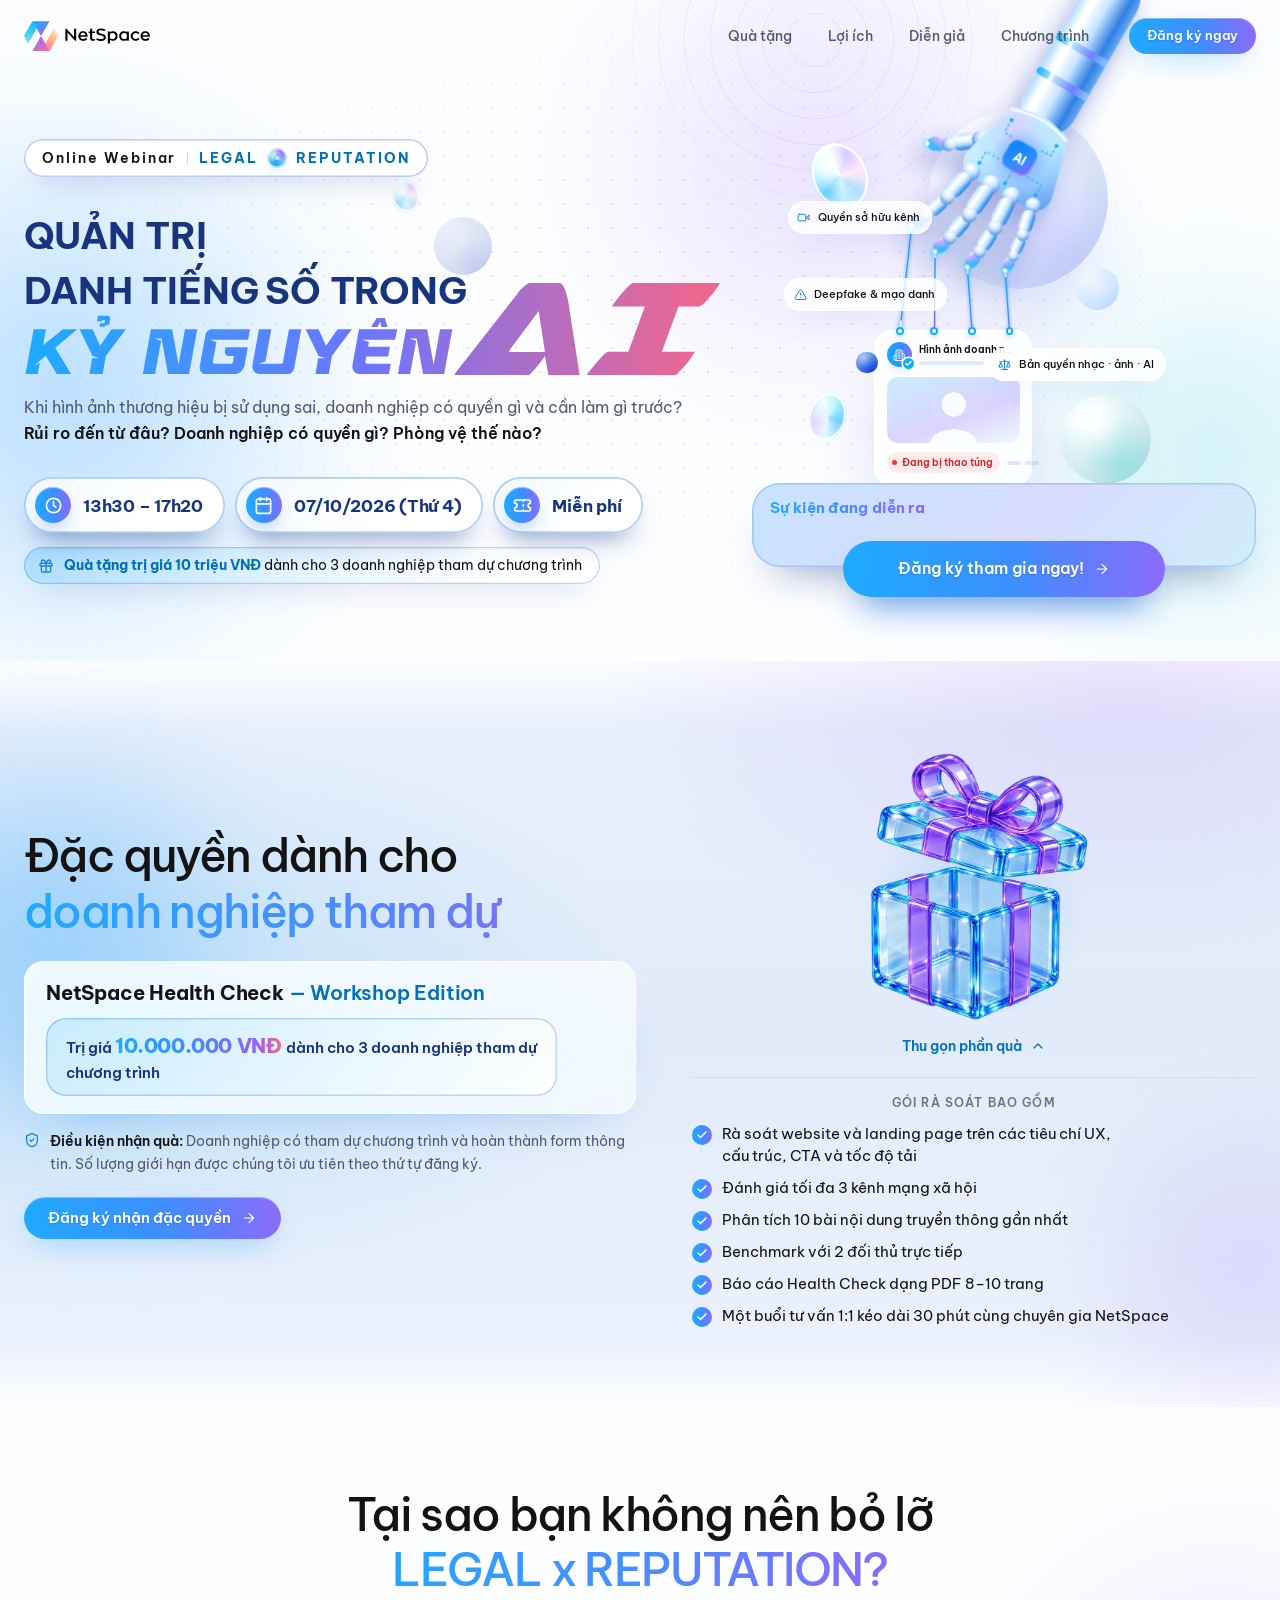
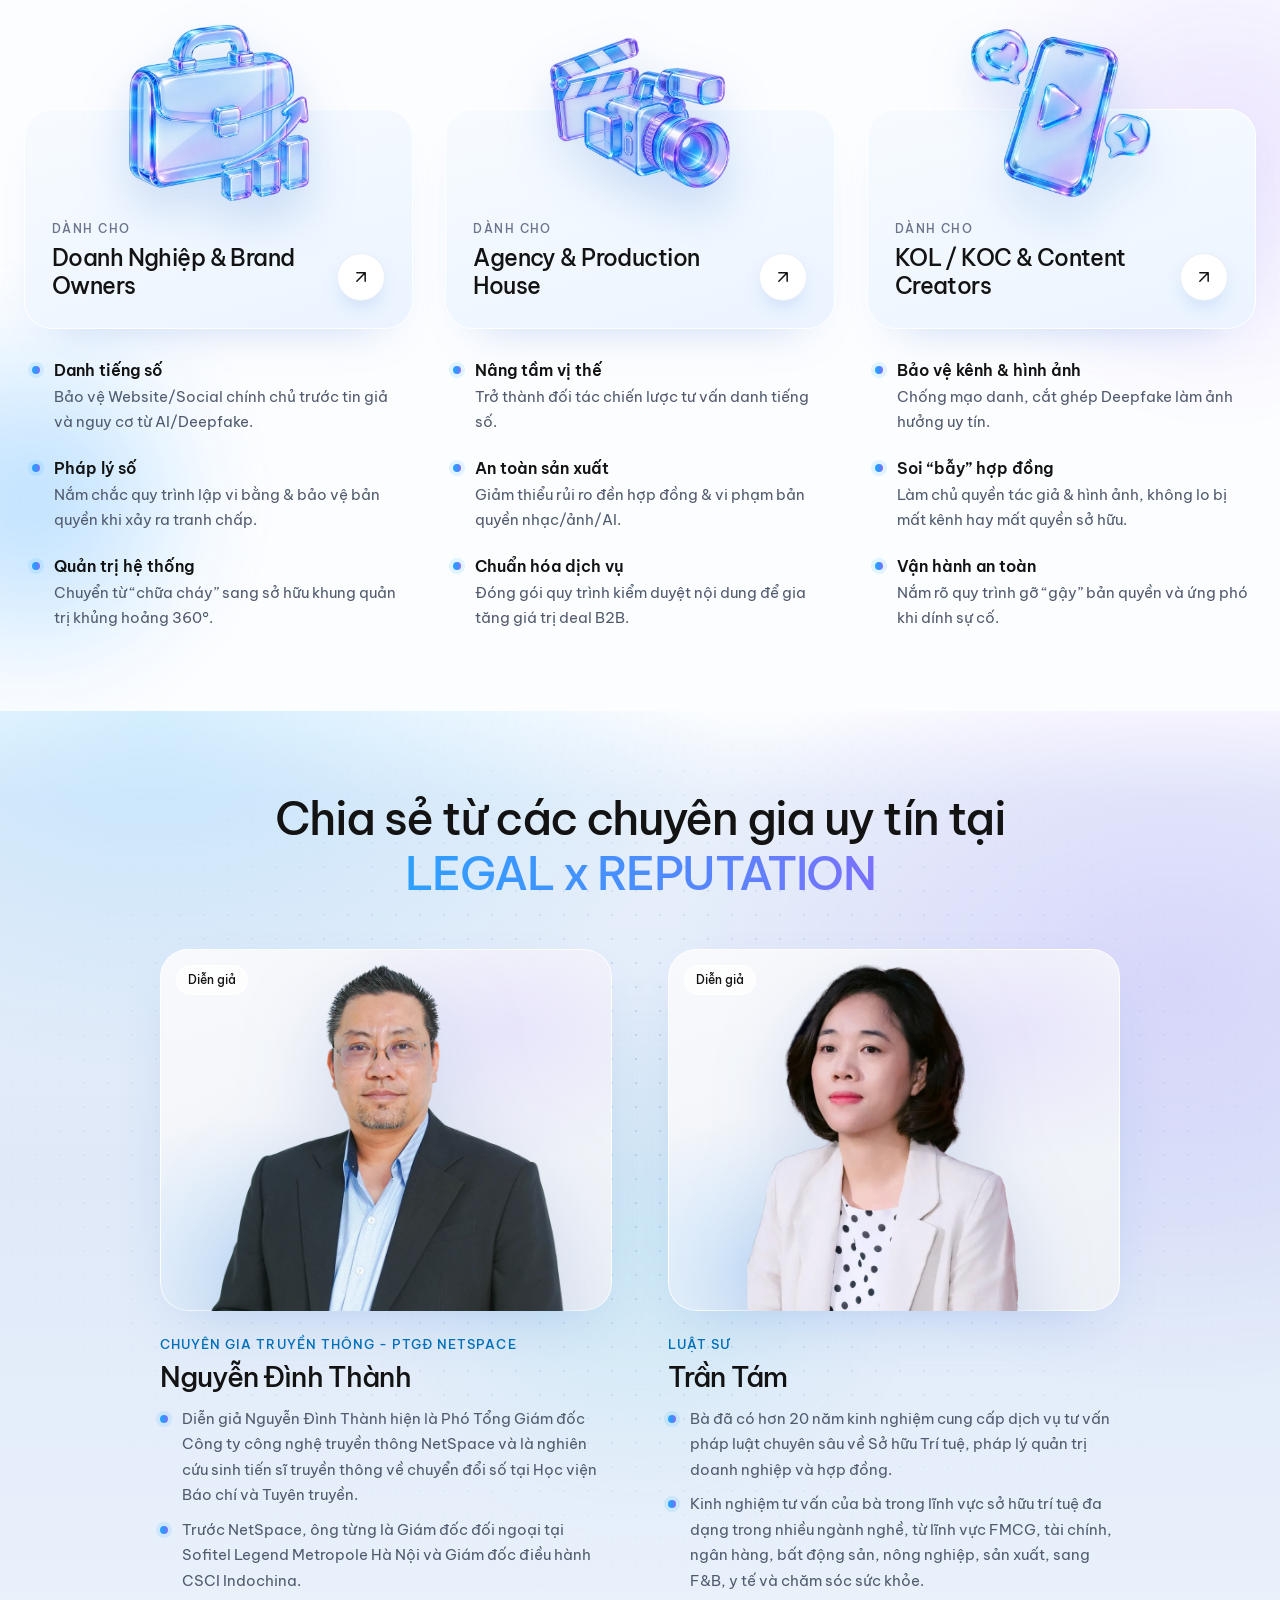
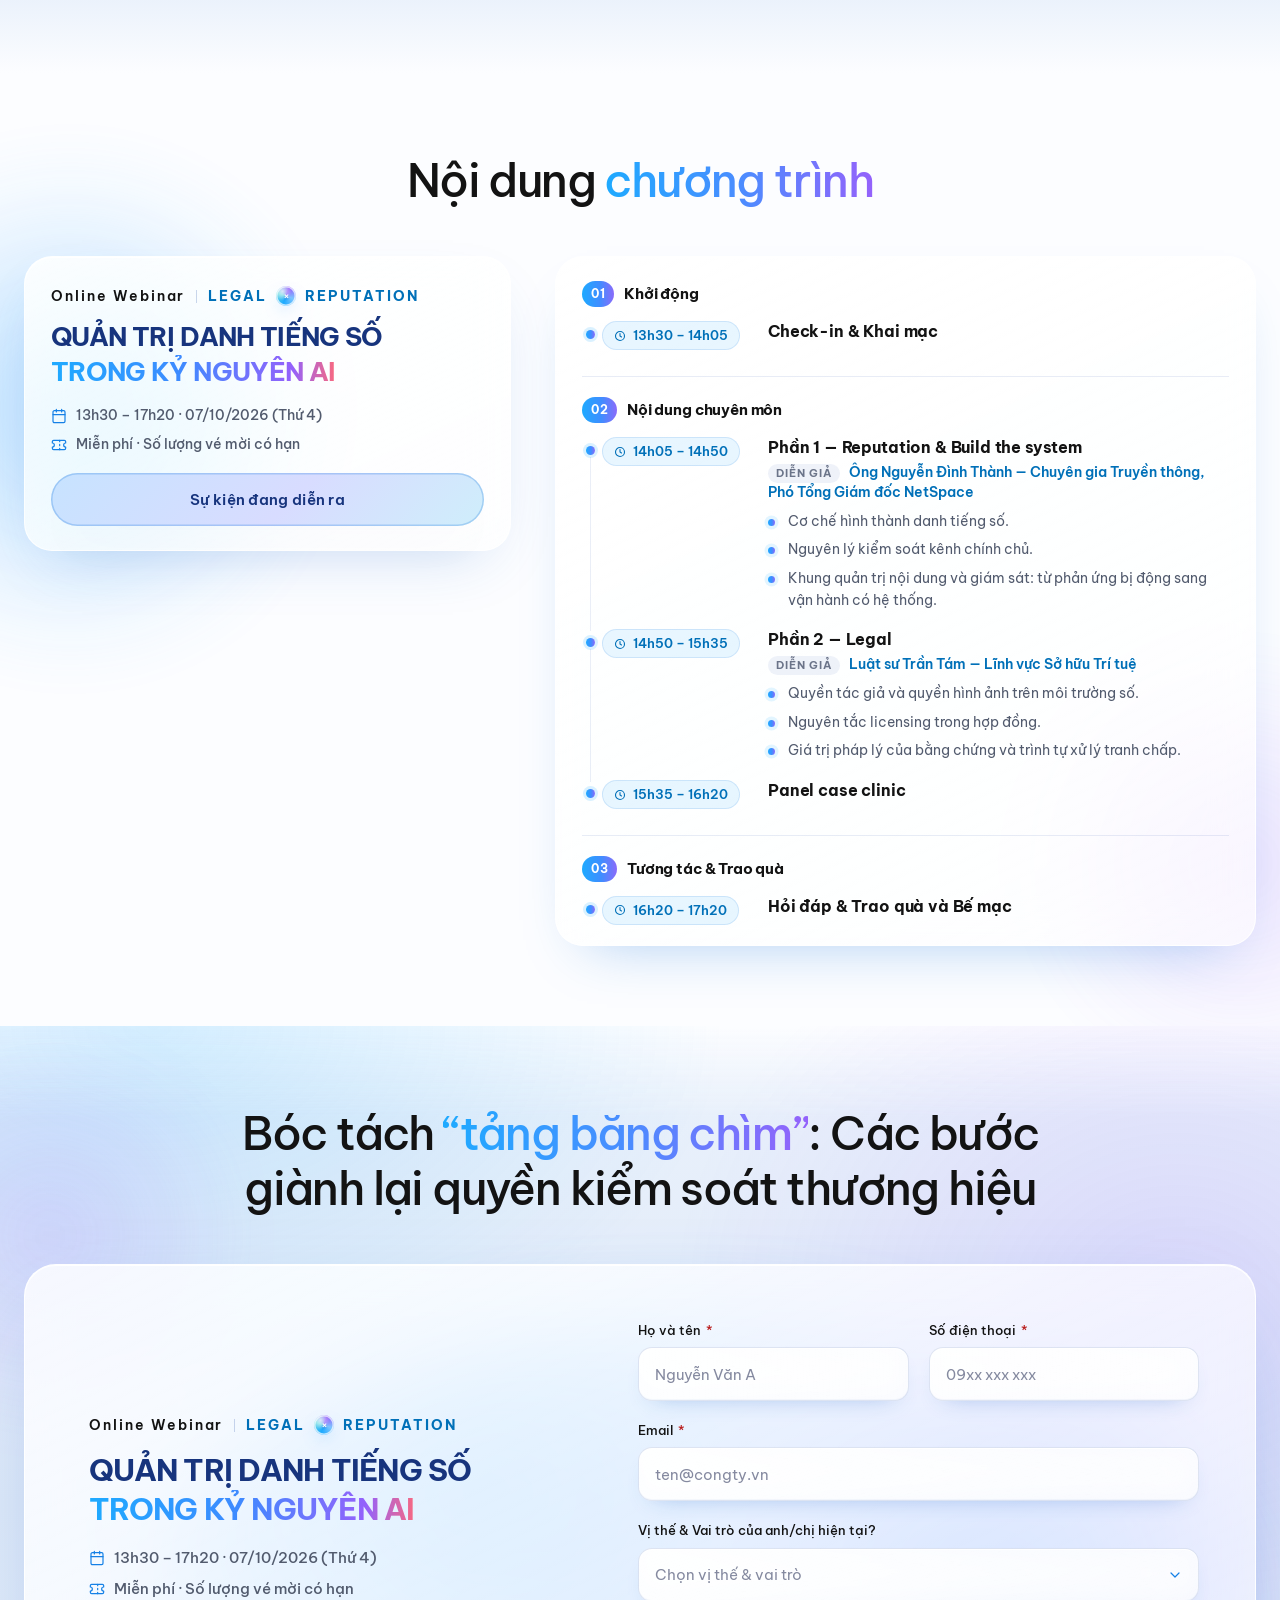
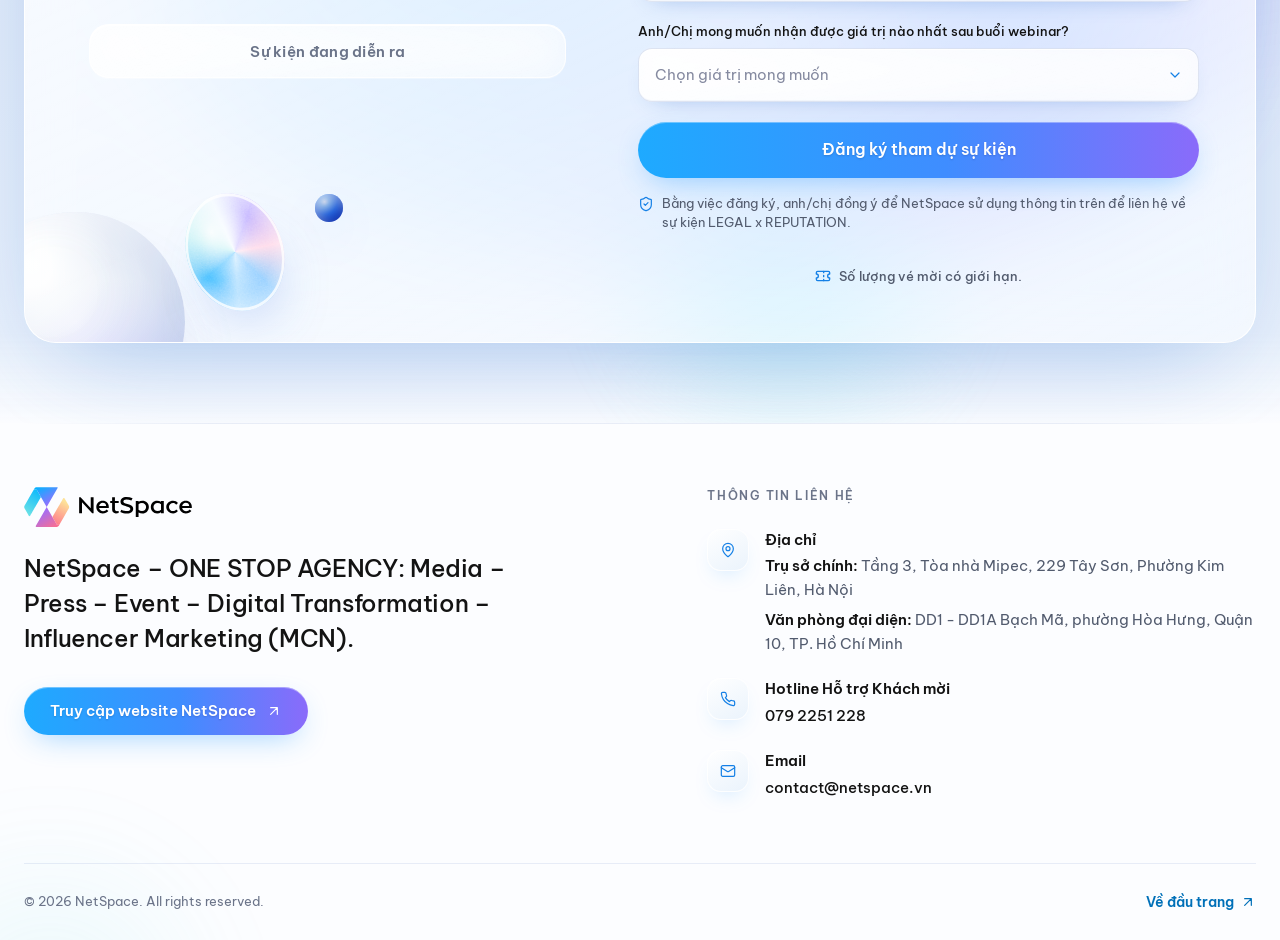
==== index.html @ 93cfc7bf "Hero + chương trình: gọn khoảng trống, KV không đè block, bỏ 3 nút "Đăng ký với vai trò này" - Hero:" ====
<!DOCTYPE html>
<html lang="vi">
<head>
  <meta charset="UTF-8">
  <meta name="viewport" content="width=device-width, initial-scale=1.0">

  <title>LEGAL x REPUTATION | “AI” đang kiểm soát hình ảnh doanh nghiệp của bạn trên Internet?</title>
  <meta name="description" content="Online Executive Webinar miễn phí – 13h30–17h20, Thứ 4, 07/10/2026. Giải mã “tảng băng chìm” về Quyền sở hữu, Kiểm soát kênh & Bảo vệ danh tiếng số cho Doanh nghiệp, Agency và KOL/KOC.">
  <meta name="robots" content="index, follow">

  <meta property="og:type" content="website">
  <meta property="og:title" content="LEGAL x REPUTATION | “AI” đang kiểm soát hình ảnh doanh nghiệp của bạn trên Internet?">
  <meta property="og:description" content="Online Executive Webinar miễn phí – 13h30–17h20, Thứ 4, 07/10/2026. Giải mã “tảng băng chìm” về Quyền sở hữu, Kiểm soát kênh & Bảo vệ danh tiếng số.">
  <meta property="og:url" content="https://landingpage-webinar.vercel.app/">
  <meta property="og:image" content="https://landingpage-webinar.vercel.app/assets/images/og-cover.jpg?v=20260923">
  <meta property="og:image:width" content="1200">
  <meta property="og:image:height" content="630">
  <meta property="og:image:alt" content="LEGAL x REPUTATION — Online Executive Webinar, 13h30–17h20 Thứ 4 ngày 07/10/2026, miễn phí">
  <meta name="twitter:card" content="summary_large_image">
  <meta name="twitter:image" content="https://landingpage-webinar.vercel.app/assets/images/og-cover.jpg?v=20260923">
  <link rel="canonical" href="https://landingpage-webinar.vercel.app/">
  <meta property="og:locale" content="vi_VN">
  <meta property="og:site_name" content="NetSpace">
  <!-- TODO: thêm og:image (1200×630) khi có KV chính thức -->

  <link rel="icon" href="assets/favicon.svg" type="image/svg+xml">
  <meta name="theme-color" content="#fbfcff">

  <link rel="preconnect" href="https://fonts.googleapis.com">
  <link rel="preconnect" href="https://fonts.gstatic.com" crossorigin>
  <link href="https://fonts.googleapis.com/css2?family=Be+Vietnam+Pro:wght@300;400;500;600;700;800&display=swap" rel="stylesheet">

  <link rel="stylesheet" href="assets/css/style.css?v=20260925z">
  <script>document.documentElement.classList.add('js');</script>
</head>
<body>

  <!-- ── Icon sprite (Lucide-style, stroke) ── -->
  <svg xmlns="http://www.w3.org/2000/svg" style="display:none" aria-hidden="true">
    <symbol id="i-calendar" viewBox="0 0 24 24"><rect x="3" y="4" width="18" height="18" rx="2"/><path d="M16 2v4M8 2v4M3 10h18"/></symbol>
    <symbol id="i-video" viewBox="0 0 24 24"><path d="m22 8-6 4 6 4V8Z"/><rect x="2" y="6" width="14" height="12" rx="2"/></symbol>
    <symbol id="i-gift" viewBox="0 0 24 24"><rect x="3" y="8" width="18" height="4" rx="1"/><path d="M12 8v13M5 12v7a2 2 0 0 0 2 2h10a2 2 0 0 0 2-2v-7"/><path d="M7.5 8a2.5 2.5 0 0 1 0-5C10 3 12 8 12 8s2-5 4.5-5a2.5 2.5 0 0 1 0 5"/></symbol>
    <symbol id="i-clock" viewBox="0 0 24 24"><circle cx="12" cy="12" r="9"/><path d="M12 7v5l3 2"/></symbol>
    <symbol id="i-ticket" viewBox="0 0 24 24"><path d="M2 9a3 3 0 0 1 0 6v2a2 2 0 0 0 2 2h16a2 2 0 0 0 2-2v-2a3 3 0 0 1 0-6V7a2 2 0 0 0-2-2H4a2 2 0 0 0-2 2Z"/><path d="M13 5v2M13 17v2M13 11v2"/></symbol>
    <symbol id="i-building" viewBox="0 0 24 24"><path d="M6 22V4a2 2 0 0 1 2-2h8a2 2 0 0 1 2 2v18Z"/><path d="M6 12H4a2 2 0 0 0-2 2v6a2 2 0 0 0 2 2h2M18 9h2a2 2 0 0 1 2 2v9a2 2 0 0 1-2 2h-2M10 6h4M10 10h4M10 14h4M10 18h4"/></symbol>
    <symbol id="i-check" viewBox="0 0 24 24"><path d="M20 6 9 17l-5-5"/></symbol>
    <symbol id="i-arrow-right" viewBox="0 0 24 24"><path d="M5 12h14M12 5l7 7-7 7"/></symbol>
    <symbol id="i-arrow-up-right" viewBox="0 0 24 24"><path d="M7 17 17 7M7 7h10v10"/></symbol>
    <symbol id="i-chevron-down" viewBox="0 0 24 24"><path d="m6 9 6 6 6-6"/></symbol>
    <symbol id="i-phone" viewBox="0 0 24 24"><path d="M22 16.92v3a2 2 0 0 1-2.18 2 19.79 19.79 0 0 1-8.63-3.07 19.5 19.5 0 0 1-6-6 19.79 19.79 0 0 1-3.07-8.67A2 2 0 0 1 4.11 2h3a2 2 0 0 1 2 1.72 12.84 12.84 0 0 0 .7 2.81 2 2 0 0 1-.45 2.11L8.09 9.91a16 16 0 0 0 6 6l1.27-1.27a2 2 0 0 1 2.11-.45 12.84 12.84 0 0 0 2.81.7A2 2 0 0 1 22 16.92z"/></symbol>
    <symbol id="i-map-pin" viewBox="0 0 24 24"><path d="M20 10c0 4.99-5.54 10.19-7.4 11.8a1 1 0 0 1-1.2 0C9.54 20.19 4 14.99 4 10a8 8 0 0 1 16 0"/><circle cx="12" cy="10" r="3"/></symbol>
    <symbol id="i-mail" viewBox="0 0 24 24"><rect x="2" y="4" width="20" height="16" rx="2"/><path d="m22 7-8.97 5.7a1.94 1.94 0 0 1-2.06 0L2 7"/></symbol>
    <symbol id="i-globe" viewBox="0 0 24 24"><circle cx="12" cy="12" r="10"/><path d="M12 2a14.5 14.5 0 0 0 0 20 14.5 14.5 0 0 0 0-20M2 12h20"/></symbol>
    <symbol id="i-shield" viewBox="0 0 24 24"><path d="M20 13c0 5-3.5 7.5-7.66 8.95a1 1 0 0 1-.67-.01C7.5 20.5 4 18 4 13V6a1 1 0 0 1 1-1c2 0 4.5-1.2 6.24-2.72a1.17 1.17 0 0 1 1.52 0C14.51 3.81 17 5 19 5a1 1 0 0 1 1 1z"/><path d="m9 12 2 2 4-4"/></symbol>
    <symbol id="i-scale" viewBox="0 0 24 24"><path d="m16 16 3-8 3 8c-.87.65-1.92 1-3 1s-2.13-.35-3-1Z"/><path d="m2 16 3-8 3 8c-.87.65-1.92 1-3 1s-2.13-.35-3-1Z"/><path d="M7 21h10M12 3v18M3 7h2c2 0 5-1 7-2 2 1 5 2 7 2h2"/></symbol>
    <symbol id="i-alert" viewBox="0 0 24 24"><path d="m21.73 18-8-14a2 2 0 0 0-3.48 0l-8 14A2 2 0 0 0 4 21h16a2 2 0 0 0 1.73-3Z"/><path d="M12 9v4M12 17h.01"/></symbol>
    <symbol id="i-menu" viewBox="0 0 24 24"><path d="M4 7h16M4 12h16M4 17h16"/></symbol>
    <symbol id="i-close" viewBox="0 0 24 24"><path d="M18 6 6 18M6 6l12 12"/></symbol>
  </svg>

  <a href="#main-content" class="skip-link">Bỏ qua điều hướng</a>

  <!-- ═════════════ NAV ═════════════ -->
  <header role="banner" class="site-header" id="site-header">
    <nav class="nav" aria-label="Điều hướng chính">
      <a href="#top" class="nav-brand" aria-label="NetSpace — Về đầu trang">
        <img src="assets/logo-netspace.svg" alt="" width="118" height="28">
      </a>

      <div class="nav-right">
        <ul class="nav-links">
          <li><a href="#qua-tang" class="nav-link">Quà tặng</a></li>
          <li><a href="#loi-ich" class="nav-link">Lợi ích</a></li>
          <li><a href="#dien-gia" class="nav-link">Diễn giả</a></li>
          <li><a href="#noi-dung" class="nav-link">Chương trình</a></li>
        </ul>
        <a href="#dang-ky" class="btn btn-primary btn-sm nav-cta">Đăng ký ngay</a>
        <button id="hamburger" type="button" class="nav-toggle"
                aria-expanded="false" aria-controls="mobile-menu" aria-label="Mở menu">
          <svg class="icon icon-md icon-open" aria-hidden="true" focusable="false"><use href="#i-menu"/></svg>
          <svg class="icon icon-md icon-close" aria-hidden="true" focusable="false"><use href="#i-close"/></svg>
        </button>
      </div>
    </nav>

    <div id="mobile-menu" class="mobile-menu glass" hidden>
      <ul>
        <li><a href="#qua-tang" class="nav-link-mobile">Quà tặng</a></li>
        <li><a href="#loi-ich" class="nav-link-mobile">Lợi ích</a></li>
        <li><a href="#dien-gia" class="nav-link-mobile">Diễn giả</a></li>
        <li><a href="#noi-dung" class="nav-link-mobile">Chương trình</a></li>
        <li><a href="#dang-ky" class="btn btn-primary mobile-menu-cta">Đăng ký tham gia ngay</a></li>
      </ul>
    </div>
  </header>

  <main id="main-content" tabindex="-1">

    <!-- ═════════════ 1. HERO ═════════════ -->
    <section class="hero" id="top" aria-labelledby="hero-heading">
      <div class="bg-layer" aria-hidden="true">
        <span class="blob blob-blue" style="--w:680px; left:-280px; top:8%"></span>
        <span class="blob blob-indigo" style="--w:560px; left:42%; top:-18%"></span>
        <span class="blob blob-sky" style="--w:460px; right:-160px; top:34%"></span>
        <span class="rings-deco"></span>
        <span class="dot-grid"></span>
      </div>

      <div class="container hero-grid">
        <div class="hero-copy">
          <h1 id="hero-heading" class="hero-title reveal reveal-d1">
            <span class="hook-deco" aria-hidden="true">
              <span class="orb orb-pearl deco-orb-1"></span>
              <span class="holo deco-holo" style="--r:-16deg; --sx:.82"></span>
              <span class="orb orb-mint deco-orb-2"></span>
            </span>
            <span class="event-name"><span class="event-kind">Online Webinar</span><span class="event-div" aria-hidden="true"></span><span class="event-title">LEGAL <span class="event-x" aria-hidden="true">×</span><span class="sr-only">x</span> REPUTATION</span></span>
            <svg class="hook-svg hook-svg-desktop" role="img" aria-label="Quản trị danh tiếng số trong kỷ nguyên AI" id="td-layer" data-name="Layer 2" xmlns="http://www.w3.org/2000/svg" xmlns:xlink="http://www.w3.org/1999/xlink" viewBox="0 0 3280.75 775.14">  <defs>
    <style>
      .td-cls-1 {
        letter-spacing: 0em;
      }

      .td-cls-2 {
        fill: url(#td-linear-gradient-8);
      }

      .td-cls-3 {
        fill: url(#td-linear-gradient-7);
      }

      .td-cls-4 {
        fill: url(#td-linear-gradient-5);
      }

      .td-cls-5 {
        fill: url(#td-linear-gradient-6);
      }

      .td-cls-6 {
        fill: url(#td-linear-gradient-9);
      }

      .td-cls-7 {
        fill: url(#td-linear-gradient-4);
      }

      .td-cls-8 {
        fill: url(#td-linear-gradient-3);
      }

      .td-cls-9 {
        fill: url(#td-linear-gradient-2);
      }

      .td-cls-10 {
        fill: url(#td-linear-gradient);
      }

      .td-cls-11 {
        fill: url(#td-linear-gradient-10);
      }

      .td-cls-12 {
        letter-spacing: -.02em;
      }

      .td-cls-13 {
        letter-spacing: -.04em;
      }

      .td-cls-14 {
        letter-spacing: -.03em;
      }

      .td-cls-15 {
        fill: #17347d;
        font-family: BeVietnamPro-Bold, 'Be Vietnam Pro';
        font-size: 172.7px;
        font-weight: 700;
      }

      .td-cls-16 {
        letter-spacing: .01em;
      }
    </style>
    <linearGradient id="td-linear-gradient" x1="53.61" y1="662.91" x2="3203.32" y2="662.91" gradientUnits="userSpaceOnUse">
      <stop offset="0" stop-color="#1faaff"/>
      <stop offset=".49" stop-color="#6c75fd"/>
      <stop offset="1" stop-color="#ec6790"/>
    </linearGradient>
    <linearGradient id="td-linear-gradient-2" y1="631.46" x2="3203.32" y2="631.46" xlink:href="#td-linear-gradient"/>
    <linearGradient id="td-linear-gradient-3" x1="53.61" x2="3203.32" xlink:href="#td-linear-gradient"/>
    <linearGradient id="td-linear-gradient-4" x2="3203.32" xlink:href="#td-linear-gradient"/>
    <linearGradient id="td-linear-gradient-5" x2="3203.32" xlink:href="#td-linear-gradient"/>
    <linearGradient id="td-linear-gradient-6" x1="53.61" x2="3203.32" xlink:href="#td-linear-gradient"/>
    <linearGradient id="td-linear-gradient-7" x1="53.61" y1="636.6" x2="3203.32" y2="636.6" xlink:href="#td-linear-gradient"/>
    <linearGradient id="td-linear-gradient-8" x1="53.61" x2="3203.32" xlink:href="#td-linear-gradient"/>
    <linearGradient id="td-linear-gradient-9" x1="20.65" y1="557.05" x2="3170.37" y2="557.05" xlink:href="#td-linear-gradient"/>
    <linearGradient id="td-linear-gradient-10" x1="20.65" y1="557.05" x2="3170.37" y2="557.05" xlink:href="#td-linear-gradient"/>
  </defs>
  <g id="td-layer1" data-name="Layer 1">
    <g>
      <path class="td-cls-10" d="M102.45,682.88l-56.92,48.7,28.87-15.73-9.62,52.93H7.03l38.5-211.73h57.74l-13.75,75.92,94.04-75.92h67.37l-103.94,88.02,75.07,123.71h-67.37l-52.24-85.9Z"/>
      <path class="td-cls-9" d="M479.98,557.05l-94.59,127.04-14.3,84.69h-62.69l12.65-74.1h34.1l-32.17-10.59-61.04-127.04h61.04l35.2,77.73,54.44-77.73h67.37ZM358.44,531.34c.18-1.61,1.01-2.42,2.47-2.42l18.7-.3,1.65-10.89v-.91c0-.6-.18-1.21-.55-1.81-.37-.61-.92-.91-1.65-.91h-7.7c-.55,0-1.1.26-1.65.76-.55.51-.92,1.06-1.1,1.66l-.55,3.33h-24.47l4.12-23.29c.18-.8.55-1.41,1.1-1.82.55-.4,1.1-.6,1.65-.6h42.9c2.01,0,3.89.45,5.64,1.36,1.74.91,3.21,2.17,4.4,3.78,1.19,1.62,1.97,3.23,2.34,4.84.37,1.62.55,3.03.55,4.23,0,1.01-.1,2.02-.28,3.03l-2.75,16.03c-.55,3.43-2.02,6.15-4.4,8.17-2.38,2.02-5.13,3.13-8.25,3.33l-8.52.3-1.1,6.05h-25.3l2.75-13.91Z"/>
      <path class="td-cls-8" d="M758.79,557.05h57.74l-38.5,211.73h-99.26l-30.52-167.57h-34.1l32.17,10.59-28.6,156.98h-57.74l38.5-211.73h99.54l30.52,167.57,30.25-167.57Z"/>
      <path class="td-cls-7" d="M907,616.94l-17.05,94.07c-.37,2.22.09,4.19,1.37,5.9,1.28,1.72,2.93,2.57,4.95,2.57h81.67c1.46,0,2.79-.55,3.99-1.66,1.19-1.11,1.97-2.47,2.34-4.08l5.22-29.64h-23.92c-2.93,0-5.68-.7-8.25-2.12-2.57-1.41-4.72-3.27-6.46-5.6-1.74-2.32-2.98-5.04-3.71-8.17-.73-3.12-.82-6.3-.28-9.53l3.03-16.94h105.04l-14.57,81.67c-1.28,6.65-3.48,12.76-6.6,18.3-3.12,5.55-6.87,10.34-11.27,14.37-4.4,4.04-9.4,7.16-14.99,9.38-5.59,2.22-11.41,3.33-17.46,3.33h-133.91c-4.4,0-8.52-1.01-12.37-3.03-3.85-2.01-7.06-4.79-9.62-8.32-2.57-3.53-4.4-7.51-5.5-11.95-1.1-4.43-1.19-9.07-.28-13.91l26.67-146.09c1.47-8.47,5.13-15.32,11-20.57,5.86-5.24,12.65-7.86,20.35-7.86h179l-9.07,49.3h-181.48l32.17,10.59Z"/>
      <path class="td-cls-4" d="M1241.91,768.78h-133.36c-5.13,0-9.86-1.16-14.16-3.48-4.31-2.32-7.88-5.44-10.72-9.38-2.84-3.93-4.91-8.47-6.19-13.61-1.28-5.14-1.47-10.43-.55-15.88l30.8-169.38h57.74l-27.5,151.84-32.17,10.59h108.34c1.47,0,2.79-.55,3.99-1.66,1.19-1.11,1.97-2.47,2.34-4.08l28.6-156.68h57.74l-33.27,183.29c-1.47,8.47-5.18,15.33-11.14,20.57-5.96,5.25-12.79,7.86-20.48,7.86Z"/>
      <path class="td-cls-5" d="M1545.47,557.05l-94.59,127.04-14.3,84.69h-62.69l12.65-74.1h34.1l-32.17-10.59-61.04-127.04h61.04l35.2,77.73,54.44-77.73h67.37Z"/>
      <path class="td-cls-3" d="M1593.86,606.35l32.17,10.59-4.12,22.99h102.84l-8.25,45.97h-103.11l-4.4,25.11c-.37,2.22.09,4.19,1.37,5.9,1.28,1.72,2.93,2.57,4.95,2.57h113.84l-8.8,49.3h-140.51c-5.13,0-9.86-1.16-14.16-3.48-4.31-2.32-7.88-5.44-10.72-9.38-2.84-3.93-4.91-8.47-6.19-13.61-1.28-5.14-1.47-10.43-.55-15.88l30.8-169.38h179.83l-9.07,49.3h-155.91ZM1636.76,546.77l25.57-42.35h38.5l12.92,42.35h-28.87l-5.77-25.41-13.47,25.41h-28.87Z"/>
      <path class="td-cls-2" d="M1961.22,557.05h57.74l-38.5,211.73h-99.26l-30.52-167.57h-34.1l32.17,10.59-28.6,156.98h-57.74l38.5-211.73h99.54l30.52,167.57,30.25-167.57Z"/>
    </g>
    <text class="td-cls-15" transform="translate(0 179.78)"><tspan x="0" y="0">Q</tspan><tspan class="td-cls-12" x="142.65" y="0">U</tspan><tspan x="265.96" y="0">ẢN TRỊ</tspan><tspan class="td-cls-13" x="0" y="259.5">D</tspan><tspan x="122.79" y="259.5">ANH TIẾNG </tspan><tspan class="td-cls-16" x="1136.73" y="259.5">S</tspan><tspan x="1253.82" y="259.5">Ố T</tspan><tspan class="td-cls-14" x="1555.01" y="259.5">R</tspan><tspan class="td-cls-1" x="1672.44" y="259.5">ONG</tspan></text>
    <g>
      <path class="td-cls-6" d="M2472.6,775.14l-17.28-93c-1.11,3.29-5.08,9.61-11.93,18.93-6.87,9.34-14.54,19.21-23.04,29.63-8.51,10.43-16.87,20.03-25.1,28.8-8.23,8.78-14.27,13.99-18.11,15.64h-348.12c.54-2.74.95-4.65,1.23-5.76.27-1.09.41-1.09.41,0v-2.47l296.27-378.57c1.65-3.29,4.94-7.68,9.88-13.17,4.94-5.48,10.29-10.83,16.05-16.05,5.76-5.21,11.52-9.88,17.28-13.99,5.76-4.11,10.56-6.17,14.4-6.17h138.26c5.48,0,10.56,3.02,15.23,9.05,4.65,6.04,8.64,13.45,11.93,22.22,3.29,8.78,6.17,17.98,8.64,27.57,2.47,9.61,4.53,17.69,6.17,24.28l54.32,353.06h-146.49ZM2288.25,664.86h167.06l-28.8-193.4-138.26,185.17v8.23Z"/>
      <path class="td-cls-11" d="M2652.82,774.32c.54-2.19,4.53-8.23,11.93-18.11,7.41-9.88,16.18-20.84,26.34-32.92,10.15-12.06,20.57-23.72,31.27-34.98,10.7-11.24,19.88-19.34,27.57-24.28h98.76l78.18-213.97h-155.54v-.82c.54-2.19,4.53-8.23,11.93-18.1,7.41-9.88,16.18-20.84,26.34-32.92,10.15-12.06,20.57-23.72,31.27-34.98,10.7-11.24,19.88-19.34,27.57-24.28h412.31c-3.84,7.69-10.29,17.69-19.34,30.04-9.05,12.34-18.66,24.56-28.8,36.62-10.16,12.07-20.03,22.5-29.63,31.27-9.61,8.78-16.6,13.17-20.99,13.17h-97.11l-78.18,213.97h155.54c-3.85,7.69-10.29,17.69-19.34,30.04-9.05,12.34-18.66,24.56-28.8,36.62-10.16,12.07-20.03,22.5-29.63,31.27-9.61,8.78-16.6,13.17-20.99,13.17h-410.66v-.82Z"/>
    </g>
  </g>
</svg>
            <svg class="hook-svg hook-svg-mobile" role="img" aria-label="Quản trị danh tiếng số trong kỷ nguyên AI" id="tm-layer" data-name="Layer 2" xmlns="http://www.w3.org/2000/svg" xmlns:xlink="http://www.w3.org/1999/xlink" viewBox="0 0 2045.1 1309.41">  <defs>
    <style>
      .tm-cls-1 {
        letter-spacing: 0em;
      }

      .tm-cls-2 {
        fill: url(#tm-linear-gradient-8);
      }

      .tm-cls-3 {
        fill: url(#tm-linear-gradient-7);
      }

      .tm-cls-4 {
        fill: url(#tm-linear-gradient-5);
      }

      .tm-cls-5 {
        fill: url(#tm-linear-gradient-6);
      }

      .tm-cls-6 {
        fill: url(#tm-linear-gradient-9);
      }

      .tm-cls-7 {
        fill: url(#tm-linear-gradient-4);
      }

      .tm-cls-8 {
        fill: url(#tm-linear-gradient-3);
      }

      .tm-cls-9 {
        fill: url(#tm-linear-gradient-2);
      }

      .tm-cls-10 {
        fill: url(#tm-linear-gradient);
      }

      .tm-cls-11 {
        fill: url(#tm-linear-gradient-10);
      }

      .tm-cls-12 {
        letter-spacing: 0em;
      }

      .tm-cls-13 {
        letter-spacing: -.02em;
      }

      .tm-cls-14 {
        letter-spacing: -.04em;
      }

      .tm-cls-15 {
        letter-spacing: -.03em;
      }

      .tm-cls-16 {
        fill: #17347d;
        font-family: BeVietnamPro-Bold, 'Be Vietnam Pro';
        font-size: 169.71px;
        font-weight: 700;
      }

      .tm-cls-17 {
        letter-spacing: .01em;
      }
    </style>
    <linearGradient id="tm-linear-gradient" x1="8.22" y1="660.28" x2="2837.78" y2="697.94" gradientUnits="userSpaceOnUse">
      <stop offset="0" stop-color="#1faaff"/>
      <stop offset=".49" stop-color="#6c75fd"/>
      <stop offset="1" stop-color="#ec6790"/>
    </linearGradient>
    <linearGradient id="tm-linear-gradient-2" x1="8.82" y1="625.87" x2="2838.39" y2="663.54" xlink:href="#tm-linear-gradient"/>
    <linearGradient id="tm-linear-gradient-3" x1="8.46" y1="652.84" x2="2838.03" y2="690.5" xlink:href="#tm-linear-gradient"/>
    <linearGradient id="tm-linear-gradient-4" x1="8.51" y1="649.21" x2="2838.08" y2="686.88" xlink:href="#tm-linear-gradient"/>
    <linearGradient id="tm-linear-gradient-5" x1="8.56" y1="645.92" x2="2838.12" y2="683.59" xlink:href="#tm-linear-gradient"/>
    <linearGradient id="tm-linear-gradient-6" x1="8.6" y1="642.57" x2="2838.17" y2="680.23" xlink:href="#tm-linear-gradient"/>
    <linearGradient id="tm-linear-gradient-7" x1="8.98" y1="613.86" x2="2838.55" y2="651.52" xlink:href="#tm-linear-gradient"/>
    <linearGradient id="tm-linear-gradient-8" x1="8.68" y1="636.83" x2="2838.24" y2="674.5" xlink:href="#tm-linear-gradient"/>
    <linearGradient id="tm-linear-gradient-9" x1="-444.73" y1="1091.32" x2="1071.34" y2="1091.32" xlink:href="#tm-linear-gradient"/>
    <linearGradient id="tm-linear-gradient-10" x1="-444.73" y1="1091.32" x2="1071.34" y2="1091.32" xlink:href="#tm-linear-gradient"/>
  </defs>
  <g id="tm-layer1" data-name="Layer 1">
    <g>
      <path class="tm-cls-10" d="M102.2,681.84l-56.92,48.7,28.87-15.73-9.62,52.93H6.79l38.5-211.73h57.74l-13.75,75.92,94.04-75.92h67.37l-103.94,88.02,75.07,123.71h-67.37l-52.24-85.9Z"/>
      <path class="tm-cls-9" d="M479.73,556.02l-94.59,127.04-14.3,84.69h-62.69l12.65-74.1h34.1l-32.17-10.59-61.04-127.04h61.04l35.2,77.73,54.44-77.73h67.37ZM358.19,530.31c.18-1.61,1.01-2.42,2.47-2.42l18.7-.3,1.65-10.89v-.91c0-.6-.18-1.21-.55-1.81-.37-.61-.92-.91-1.65-.91h-7.7c-.55,0-1.1.26-1.65.76-.55.51-.92,1.06-1.1,1.66l-.55,3.33h-24.47l4.12-23.29c.18-.8.55-1.41,1.1-1.82.55-.4,1.1-.6,1.65-.6h42.9c2.01,0,3.89.45,5.64,1.36,1.74.91,3.21,2.17,4.4,3.78,1.19,1.62,1.97,3.23,2.34,4.84.37,1.62.55,3.03.55,4.23,0,1.01-.1,2.02-.28,3.03l-2.75,16.03c-.55,3.43-2.02,6.15-4.4,8.17-2.38,2.02-5.13,3.13-8.25,3.33l-8.52.3-1.1,6.05h-25.3l2.75-13.91Z"/>
      <path class="tm-cls-8" d="M758.54,556.02h57.74l-38.5,211.73h-99.26l-30.52-167.57h-34.1l32.17,10.59-28.6,156.98h-57.74l38.5-211.73h99.54l30.52,167.57,30.25-167.57Z"/>
      <path class="tm-cls-7" d="M906.75,615.91l-17.05,94.07c-.37,2.22.09,4.19,1.37,5.9,1.28,1.72,2.93,2.57,4.95,2.57h81.67c1.46,0,2.79-.55,3.99-1.66,1.19-1.11,1.97-2.47,2.34-4.08l5.22-29.64h-23.92c-2.93,0-5.68-.7-8.25-2.12-2.57-1.41-4.72-3.27-6.46-5.6-1.74-2.32-2.98-5.04-3.71-8.17-.73-3.12-.82-6.3-.28-9.53l3.03-16.94h105.04l-14.57,81.67c-1.28,6.65-3.48,12.76-6.6,18.3-3.12,5.55-6.87,10.34-11.27,14.37-4.4,4.04-9.4,7.16-14.99,9.38-5.59,2.22-11.41,3.33-17.46,3.33h-133.91c-4.4,0-8.52-1.01-12.37-3.03-3.85-2.01-7.06-4.79-9.62-8.32-2.57-3.53-4.4-7.51-5.5-11.95-1.1-4.43-1.19-9.07-.28-13.91l26.67-146.09c1.47-8.47,5.13-15.32,11-20.57,5.86-5.24,12.65-7.86,20.35-7.86h179l-9.07,49.3h-181.48l32.17,10.59Z"/>
      <path class="tm-cls-4" d="M1241.66,767.74h-133.36c-5.13,0-9.86-1.16-14.16-3.48-4.31-2.32-7.88-5.44-10.72-9.38-2.84-3.93-4.91-8.47-6.19-13.61-1.28-5.14-1.47-10.43-.55-15.88l30.8-169.38h57.74l-27.5,151.84-32.17,10.59h108.34c1.47,0,2.79-.55,3.99-1.66,1.19-1.11,1.97-2.47,2.34-4.08l28.6-156.68h57.74l-33.27,183.29c-1.47,8.47-5.18,15.33-11.14,20.57-5.96,5.25-12.79,7.86-20.48,7.86Z"/>
      <path class="tm-cls-5" d="M1545.22,556.02l-94.59,127.04-14.3,84.69h-62.69l12.65-74.1h34.1l-32.17-10.59-61.04-127.04h61.04l35.2,77.73,54.44-77.73h67.37Z"/>
      <path class="tm-cls-3" d="M1593.62,605.32l32.17,10.59-4.12,22.99h102.84l-8.25,45.97h-103.11l-4.4,25.11c-.37,2.22.09,4.19,1.37,5.9,1.28,1.72,2.93,2.57,4.95,2.57h113.84l-8.8,49.3h-140.51c-5.13,0-9.86-1.16-14.16-3.48-4.31-2.32-7.88-5.44-10.72-9.38-2.84-3.93-4.91-8.47-6.19-13.61-1.28-5.14-1.47-10.43-.55-15.88l30.8-169.38h179.83l-9.07,49.3h-155.91ZM1636.51,545.74l25.57-42.35h38.5l12.92,42.35h-28.87l-5.77-25.41-13.47,25.41h-28.87Z"/>
      <path class="tm-cls-2" d="M1960.97,556.02h57.74l-38.5,211.73h-99.26l-30.52-167.57h-34.1l32.17,10.59-28.6,156.98h-57.74l38.5-211.73h99.54l30.52,167.57,30.25-167.57Z"/>
    </g>
    <text class="tm-cls-16" transform="translate(0 176.66)"><tspan x="0" y="0">Q</tspan><tspan class="tm-cls-13" x="140.17" y="0">U</tspan><tspan x="261.35" y="0">ẢN TRỊ</tspan><tspan class="tm-cls-14" x="0" y="255">D</tspan><tspan class="tm-cls-12" x="120.66" y="255">ANH TIẾNG </tspan><tspan class="tm-cls-17" x="1116.99" y="255">S</tspan><tspan x="1232.05" y="255">Ố T</tspan><tspan class="tm-cls-15" x="1528.01" y="255">R</tspan><tspan class="tm-cls-1" x="1643.41" y="255">ONG</tspan></text>
    <g>
      <path class="tm-cls-6" d="M450.37,1309.41l-17.28-93c-1.11,3.29-5.08,9.61-11.93,18.93-6.87,9.34-14.54,19.21-23.04,29.63-8.51,10.43-16.87,20.03-25.1,28.8-8.23,8.78-14.27,13.99-18.11,15.64H6.79c.54-2.74.95-4.65,1.23-5.76.27-1.09.41-1.09.41,0v-2.47l296.27-378.57c1.65-3.29,4.94-7.68,9.88-13.17,4.94-5.48,10.29-10.83,16.05-16.05,5.76-5.21,11.52-9.88,17.28-13.99,5.76-4.11,10.56-6.17,14.4-6.17h138.26c5.48,0,10.56,3.02,15.23,9.05,4.65,6.04,8.64,13.45,11.93,22.22,3.29,8.78,6.17,17.98,8.64,27.57,2.47,9.61,4.53,17.69,6.17,24.28l54.32,353.06h-146.49ZM266.02,1199.13h167.06l-28.8-193.4-138.26,185.17v8.23Z"/>
      <path class="tm-cls-11" d="M630.59,1308.58c.54-2.19,4.53-8.23,11.93-18.11,7.41-9.88,16.18-20.84,26.34-32.92,10.15-12.06,20.57-23.72,31.27-34.98,10.7-11.24,19.88-19.34,27.57-24.28h98.76l78.18-213.97h-155.54v-.82c.54-2.19,4.53-8.23,11.93-18.1,7.41-9.88,16.18-20.84,26.34-32.92,10.15-12.06,20.57-23.72,31.27-34.98,10.7-11.24,19.88-19.34,27.57-24.28h412.31c-3.84,7.69-10.29,17.69-19.34,30.04-9.05,12.34-18.66,24.56-28.8,36.62-10.16,12.07-20.03,22.5-29.63,31.27-9.61,8.78-16.6,13.17-20.99,13.17h-97.11l-78.18,213.97h155.54c-3.85,7.69-10.29,17.69-19.34,30.04-9.05,12.34-18.66,24.56-28.8,36.62-10.16,12.07-20.03,22.5-29.63,31.27-9.61,8.78-16.6,13.17-20.99,13.17h-410.66v-.82Z"/>
    </g>
  </g>
</svg>
          </h1>

          <p class="hero-sub reveal reveal-d2">
            Khi hình ảnh thương hiệu bị sử dụng sai, doanh nghiệp có quyền gì và cần làm gì trước?
            <strong>Rủi ro đến từ đâu? Doanh nghiệp có quyền gì? Phòng vệ thế nào?</strong>
          </p>

          <div class="hero-facts reveal reveal-d2">
          <dl class="hero-meta">
            <div class="meta-item meta-item-time">
              <span class="meta-icon" aria-hidden="true"><svg class="icon icon-md"><use href="#i-clock"/></svg></span>
              <div>
                <dt class="sr-only">Thời gian</dt>
                <dd class="nowrap">13h30 – 17h20</dd>
              </div>
            </div>
            <div class="meta-item meta-item-date">
              <span class="meta-icon" aria-hidden="true"><svg class="icon icon-md"><use href="#i-calendar"/></svg></span>
              <div>
                <dt class="sr-only">Ngày</dt>
                <dd class="nowrap">07/10/2026<span class="meta-dow"> (Thứ 4)</span></dd>
              </div>
            </div>
            <div class="meta-item meta-item-when">
              <span class="meta-icon" aria-hidden="true"><svg class="icon icon-md"><use href="#i-clock"/></svg></span>
              <div>
                <dt class="sr-only">Thời gian</dt>
                <dd class="nowrap">13h30 – 17h20 · 07/10/2026</dd>
              </div>
            </div>
            <div class="meta-item meta-item-free">
              <span class="meta-icon" aria-hidden="true"><svg class="icon icon-md"><use href="#i-ticket"/></svg></span>
              <div>
                <dt class="sr-only">Chi phí</dt>
                <dd>Miễn phí</dd>
              </div>
            </div>
          </dl>
          </div>

          <p class="hero-gift reveal reveal-d3">
            <span class="hero-gift-icon" aria-hidden="true"><svg class="icon icon-sm"><use href="#i-gift"/></svg></span>
            <span class="hero-gift-text"><strong>Quà tặng trị giá 10 triệu VNĐ</strong> dành cho 3 doanh nghiệp tham dự chương trình</span>
          </p>
        </div>

        <!-- KV: bàn tay AI "giật dây" hình ảnh doanh nghiệp (SVG + CSS).
             Thay bằng KV chính thức nếu có: <img src="assets/images/kv.png" alt="" class="kv-image"> -->
        <div class="hero-visual reveal reveal-d2" aria-hidden="true">
          <div class="kv3d" id="kv3d">
            <!-- atmosphere -->
            <span class="obj orb orb-pearl kv-orb-lg" style="--d:6"></span>
            <span class="obj holo kv-holo-1" style="--d:22; --r:-24deg; --sx:.8"></span>
            <span class="obj holo holo-alt kv-holo-2" style="--d:28; --r:18deg; --sx:.74"></span>
            <span class="obj orb orb-mint kv-orb-mint" style="--d:12"></span>
            <span class="obj orb orb-sky kv-orb-sky" style="--d:16"></span>

            <!-- puppet rig: hand + strings + brand card sway together -->
            <div class="kv-rig obj" style="--d:10">
              <svg class="kv-svg" viewBox="0 0 600 612" focusable="false">
                <defs>
                  <linearGradient id="h-arm" x1="0" y1="0" x2="1" y2="0">
                    <stop offset="0" stop-color="#b4d4f5"/>
                    <stop offset=".22" stop-color="#ffffff"/>
                    <stop offset=".5" stop-color="#cbe2fa"/>
                    <stop offset=".82" stop-color="#3a80d4"/>
                    <stop offset="1" stop-color="#6fa8e8"/>
                  </linearGradient>
                  <linearGradient id="h-band" x1="0" y1="0" x2="1" y2="0">
                    <stop offset="0" stop-color="#1eaaff"/>
                    <stop offset=".3" stop-color="#bfe6ff"/>
                    <stop offset=".7" stop-color="#6f7ff5"/>
                    <stop offset="1" stop-color="#8fc8f5"/>
                  </linearGradient>
                  <linearGradient id="h-seg" x1="0" y1="0" x2="1" y2="0">
                    <stop offset="0" stop-color="#bedbf7"/>
                    <stop offset=".28" stop-color="#ffffff"/>
                    <stop offset=".6" stop-color="#c3dffa"/>
                    <stop offset=".9" stop-color="#4189d6"/>
                    <stop offset="1" stop-color="#7bb0ec"/>
                  </linearGradient>
                  <linearGradient id="h-tip" x1="0" y1="0" x2="1" y2="1">
                    <stop offset="0" stop-color="#ffffff"/>
                    <stop offset=".35" stop-color="#c3aeff"/>
                    <stop offset=".65" stop-color="#4bb0ff"/>
                    <stop offset="1" stop-color="#34cdd8"/>
                  </linearGradient>
                  <radialGradient id="h-joint" cx=".35" cy=".3" r=".75">
                    <stop offset="0" stop-color="#ffffff"/>
                    <stop offset=".45" stop-color="#d2e5f9"/>
                    <stop offset="1" stop-color="#548fd4"/>
                  </radialGradient>
                  <linearGradient id="h-palm" x1="0" y1="0" x2="1" y2="1">
                    <stop offset="0" stop-color="#ffffff"/>
                    <stop offset=".45" stop-color="#d3e7fb"/>
                    <stop offset="1" stop-color="#5c9ae2"/>
                  </linearGradient>
                  <radialGradient id="h-sheen" cx=".3" cy=".25" r=".8">
                    <stop offset="0" stop-color="#c9b7ff" stop-opacity=".6"/>
                    <stop offset=".5" stop-color="#8fdcff" stop-opacity=".38"/>
                    <stop offset="1" stop-color="#a8e6ff" stop-opacity="0"/>
                  </radialGradient>
                  <linearGradient id="h-chip" x1="0" y1="0" x2="1" y2="1">
                    <stop offset="0" stop-color="#0f7fd6"/>
                    <stop offset=".6" stop-color="#3d8bff"/>
                    <stop offset="1" stop-color="#9462fb"/>
                  </linearGradient>
                  <radialGradient id="h-glow" cx=".5" cy=".5" r=".5">
                    <stop offset="0" stop-color="#6f8dff" stop-opacity=".75"/>
                    <stop offset="1" stop-color="#6f8dff" stop-opacity="0"/>
                  </radialGradient>
                  <linearGradient id="h-string" x1="0" y1="0" x2="0" y2="1">
                    <stop offset="0" stop-color="#1eaaff"/>
                    <stop offset=".6" stop-color="#4a8dff"/>
                    <stop offset="1" stop-color="#9462fb"/>
                  </linearGradient>
                  <filter id="h-shadow" x="-40%" y="-40%" width="180%" height="180%">
                    <feDropShadow dx="0" dy="22" stdDeviation="18" flood-color="#2b3b9e" flood-opacity=".42"/>
                  </filter>
                  <filter id="h-blur" x="-50%" y="-50%" width="200%" height="200%">
                    <feGaussianBlur stdDeviation="3"/>
                  </filter>
                </defs>

                <!-- strings (behind hand) -->
                <g class="kv-strings" id="kv-strings"></g>

                <!-- robotic AI hand -->
                <g class="kv-hand" filter="url(#h-shadow)" transform="translate(392 58) rotate(30) scale(1.08)">
                  <!-- forearm -->
                  <rect x="-44" y="-330" width="88" height="280" rx="44" fill="url(#h-arm)"/>
                  <rect x="-45" y="-200" width="90" height="12" rx="6" fill="url(#h-band)"/>
                  <rect x="-45" y="-140" width="90" height="12" rx="6" fill="url(#h-band)"/>
                  <rect x="-24" y="-320" width="7" height="250" rx="3.5" fill="#fff" opacity=".75"/>
                  <ellipse cx="0" cy="-58" rx="40" ry="17" fill="url(#h-joint)"/>

                  <!-- thumb -->
                  <g transform="translate(-66 4) rotate(52)">
                    <rect x="-13" y="4" width="26" height="40" rx="13" fill="url(#h-seg)"/>
                    <g transform="translate(0 50) rotate(10)">
                      <rect x="-11" y="3" width="22" height="30" rx="11" fill="url(#h-tip)"/>
                      <circle class="kv-tip" id="kv-tip-0" cy="33" r="3.2" fill="#fff"/>
                    </g>
                    <circle cy="50" r="11" fill="url(#h-joint)"/>
                    <circle cy="0" r="14" fill="url(#h-joint)"/>
                  </g>

                  <!-- palm (back of hand) -->
                  <path d="M-50 -64 C -18 -76, 18 -76, 50 -64 L 74 26 C 78 46, 66 60, 50 60 L -50 60 C -66 60, -78 46, -74 26 Z" fill="url(#h-palm)"/>
                  <path d="M-50 -64 C -18 -76, 18 -76, 50 -64 L 74 26 C 78 46, 66 60, 50 60 L -50 60 C -66 60, -78 46, -74 26 Z" fill="url(#h-sheen)"/>
                  <path d="M-48 -60 C -18 -72, 18 -72, 48 -60" fill="none" stroke="#fff" stroke-width="3" stroke-linecap="round" opacity=".9"/>

                  <!-- circuit traces -->
                  <g class="kv-circuit" fill="none" stroke="#1eaaff" stroke-width="1.8" stroke-linecap="round" stroke-linejoin="round">
                    <path d="M-40 -46 V-24 H-24"/>
                    <path d="M40 -46 V-28 H24"/>
                    <path d="M-50 36 V16 H-24"/>
                    <path d="M50 36 V18 H24"/>
                    <path d="M0 22 V44"/>
                  </g>
                  <g fill="#1eaaff">
                    <circle cx="-40" cy="-46" r="3"/><circle cx="40" cy="-46" r="3"/>
                    <circle cx="-50" cy="36" r="3"/><circle cx="50" cy="36" r="3"/><circle cx="0" cy="44" r="3"/>
                  </g>

                  <!-- AI core -->
                  <circle class="kv-ai-glow" cx="0" cy="-2" r="46" fill="url(#h-glow)"/>
                  <rect x="-24" y="-26" width="48" height="48" rx="14" fill="url(#h-chip)"/>
                  <rect x="-23" y="-25" width="46" height="46" rx="13" fill="none" stroke="#fff" stroke-opacity=".35"/>
                  <text x="0" y="6.5" text-anchor="middle" font-family="Be Vietnam Pro, system-ui, sans-serif" font-size="19" font-weight="700" fill="#fff" letter-spacing=".5">AI</text>

                  <!-- knuckles -->
                  <circle cx="-54" cy="54" r="14" fill="url(#h-joint)"/>
                  <circle cx="-18" cy="56" r="14.5" fill="url(#h-joint)"/>
                  <circle cx="18" cy="56" r="14" fill="url(#h-joint)"/>
                  <circle cx="54" cy="52" r="12" fill="url(#h-joint)"/>

                  <!-- fingers -->
                  <g transform="translate(-54 54) rotate(13)">
                    <rect x="-13.0" y="6" width="26" height="44" rx="13.0" fill="url(#h-seg)"/>
                    <g transform="translate(0 54) rotate(6)">
                      <rect x="-11.5" y="4" width="23" height="34" rx="11.5" fill="url(#h-seg)"/>
                      <g transform="translate(0 42) rotate(6)">
                        <rect x="-10.0" y="3" width="20" height="26" rx="10.0" fill="url(#h-tip)"/>
                        <circle class="kv-tip" id="kv-tip-1" cy="29" r="3.2" fill="#fff"/>
                      </g>
                      <circle cy="42" r="10.0" fill="url(#h-joint)"/>
                    </g>
                    <circle cy="54" r="11.5" fill="url(#h-joint)"/>
                  </g>
                  <g transform="translate(-18 54) rotate(5)">
                    <rect x="-13.5" y="6" width="27" height="50" rx="13.5" fill="url(#h-seg)"/>
                    <g transform="translate(0 60) rotate(6)">
                      <rect x="-12.0" y="4" width="24" height="38" rx="12.0" fill="url(#h-seg)"/>
                      <g transform="translate(0 46) rotate(6)">
                        <rect x="-10.5" y="3" width="21" height="28" rx="10.5" fill="url(#h-tip)"/>
                        <circle class="kv-tip" id="kv-tip-2" cy="31" r="3.2" fill="#fff"/>
                      </g>
                      <circle cy="46" r="10.5" fill="url(#h-joint)"/>
                    </g>
                    <circle cy="60" r="12.0" fill="url(#h-joint)"/>
                  </g>
                  <g transform="translate(18 54) rotate(-3)">
                    <rect x="-13.0" y="6" width="26" height="47" rx="13.0" fill="url(#h-seg)"/>
                    <g transform="translate(0 57) rotate(6)">
                      <rect x="-11.5" y="4" width="23" height="36" rx="11.5" fill="url(#h-seg)"/>
                      <g transform="translate(0 44) rotate(6)">
                        <rect x="-10.0" y="3" width="20" height="27" rx="10.0" fill="url(#h-tip)"/>
                        <circle class="kv-tip" id="kv-tip-3" cy="30" r="3.2" fill="#fff"/>
                      </g>
                      <circle cy="44" r="10.0" fill="url(#h-joint)"/>
                    </g>
                    <circle cy="57" r="11.5" fill="url(#h-joint)"/>
                  </g>
                  <g transform="translate(54 54) rotate(-12)">
                    <rect x="-11.0" y="6" width="22" height="36" rx="11.0" fill="url(#h-seg)"/>
                    <g transform="translate(0 46) rotate(6)">
                      <rect x="-9.5" y="4" width="19" height="28" rx="9.5" fill="url(#h-seg)"/>
                      <g transform="translate(0 36) rotate(6)">
                        <rect x="-8.5" y="3" width="17" height="22" rx="8.5" fill="url(#h-tip)"/>
                        <circle class="kv-tip" id="kv-tip-4" cy="25" r="3.2" fill="#fff"/>
                      </g>
                      <circle cy="36" r="8.0" fill="url(#h-joint)"/>
                    </g>
                    <circle cy="46" r="9.5" fill="url(#h-joint)"/>
                  </g>
                </g>
              </svg>

              <!-- brand image card (the puppet) -->
              <div class="kv-profile" id="kv-profile">
                <span class="kvp-eyelet" style="left:16%"></span>
                <span class="kvp-eyelet" style="left:38%"></span>
                <span class="kvp-eyelet" style="left:62%"></span>
                <span class="kvp-eyelet" style="left:86%"></span>
                <div class="kvp-head">
                  <span class="kvp-avatar"><svg class="icon"><use href="#i-building"/></svg><svg class="icon kvp-verified"><use href="#i-check"/></svg></span>
                  <div class="kvp-meta">
                    <p class="kvp-name">Hình ảnh doanh nghiệp</p>
                    <span class="kvp-line"></span>
                  </div>
                </div>
                <div class="kvp-media">
                  <svg class="kvp-person" viewBox="0 0 160 80" preserveAspectRatio="xMidYMax meet" focusable="false">
                    <g class="kvp-ghost kvp-ghost-c"><circle cx="80" cy="33" r="15"/><path d="M50 82 C 52 56, 108 56, 110 82 Z"/></g>
                    <g class="kvp-ghost kvp-ghost-m"><circle cx="80" cy="33" r="15"/><path d="M50 82 C 52 56, 108 56, 110 82 Z"/></g>
                    <g class="kvp-real"><circle cx="80" cy="33" r="15"/><path d="M50 82 C 52 56, 108 56, 110 82 Z"/></g>
                  </svg>
                  <span class="kvp-scan"></span>
                  <span class="kvp-glitch kvp-glitch-1"></span>
                  <span class="kvp-glitch kvp-glitch-2"></span>
                </div>
                <div class="kvp-foot">
                  <span class="kvp-status"><i></i>Đang bị thao túng</span>
                  <span class="kvp-bars"><span></span><span></span></span>
                </div>
              </div>
            </div>

            <span class="obj orb orb-blue kv-orb-blue" style="--d:34"></span>

            <span class="kv-chip chip-1 obj" style="--d:18"><svg class="icon icon-sm"><use href="#i-alert"/></svg>Deepfake &amp; mạo danh</span>
            <span class="kv-chip chip-2 obj" style="--d:24"><svg class="icon icon-sm"><use href="#i-scale"/></svg>Bản quyền nhạc · ảnh · AI</span>
            <span class="kv-chip chip-3 obj" style="--d:16"><svg class="icon icon-sm"><use href="#i-video"/></svg>Quyền sở hữu kênh</span>
          </div>
        </div>

        <div class="hero-cta-card reveal reveal-d3" id="hero-cta">
          <div class="countdown countdown-inline" data-start="2026-10-07T13:30:00+07:00">
            <p class="countdown-title">Chỉ còn</p>
            <div class="countdown-grid" aria-hidden="true">
              <div class="cd-cell"><span class="cd-num" data-cd="days">--</span><span class="cd-label">Ngày</span></div>
              <div class="cd-cell"><span class="cd-num" data-cd="hours">--</span><span class="cd-label">Giờ</span></div>
              <div class="cd-cell"><span class="cd-num" data-cd="minutes">--</span><span class="cd-label">Phút</span></div>
              <div class="cd-cell"><span class="cd-num" data-cd="seconds">--</span><span class="cd-label">Giây</span></div>
            </div>
            <p class="countdown-note">trước khi sự kiện <br>bắt đầu<span class="sr-only"> — 13h30 ngày 07/10/2026 (giờ Việt Nam)</span></p>
          </div>

          <a href="#dang-ky" class="btn btn-primary btn-lg hero-cta-btn">
            Đăng ký tham gia ngay!
            <svg class="icon icon-sm" aria-hidden="true" focusable="false"><use href="#i-arrow-right"/></svg>
          </a>
        </div>
      </div>
    </section>

    <!-- ═════════════ 2. QUÀ TẶNG ═════════════ -->
    <section class="section section-strong gift-section" id="qua-tang" aria-labelledby="gift-heading">
      <div class="bg-layer" aria-hidden="true">
        <span class="blob blob-blue" style="--w:480px; left:-190px; top:4%"></span>
        <span class="blob blob-indigo" style="--w:420px; right:-180px; bottom:-10%"></span>
      </div>

      <div class="container gift-layout">
        <div class="gift-copy reveal">

          <h2 id="gift-heading" class="section-title gift-title">
            Đặc quyền dành cho <span class="grad-label-text title-line">doanh nghiệp tham dự</span>
          </h2>

          <div class="gift-prize">
            <p class="gift-prize-name">NetSpace Health Check <span class="gift-prize-edition">— Workshop Edition</span></p>
            <p class="gift-prize-tags">
              <span class="gift-tag gift-tag-full">Trị giá <span class="gift-amount grad-text">10.000.000&nbsp;VNĐ</span> dành cho 3 doanh nghiệp tham&nbsp;dự<br>chương trình</span>
            </p>
          </div>

          <p class="gift-note">
            <span class="gift-note-icon" aria-hidden="true"><svg class="icon icon-sm"><use href="#i-shield"/></svg></span>
            <span><strong>Điều kiện nhận quà:</strong> Doanh nghiệp có tham dự chương trình và hoàn thành form thông tin. Số lượng giới hạn được chúng tôi ưu tiên theo thứ tự đăng ký.</span>
          </p>

          <a href="#dang-ky" class="btn btn-primary gift-cta">
            Đăng ký nhận đặc quyền
            <svg class="icon icon-sm" aria-hidden="true" focusable="false"><use href="#i-arrow-right"/></svg>
          </a>
        </div>

        <div class="gift-box-col reveal reveal-d1">
          <div class="gift-box" id="gift-box">
            <button type="button" class="gift-box-btn" id="gift-toggle" aria-expanded="false" aria-controls="gift-contents">
              <span class="gift-3d" aria-hidden="true">
                <span class="gift-glow"></span>
                <img class="gift-img gift-img-closed" src="assets/images/gift-closed.webp?v=20260923q" alt="" width="640" height="745" loading="lazy" decoding="async">
                <img class="gift-img gift-img-open" src="assets/images/gift-open.webp?v=20260923q" alt="" width="640" height="745" loading="lazy" decoding="async">
              </span>
              <span class="gift-box-label">
                <span class="gift-box-cue">Bấm để mở hộp quà</span>
                <span class="gift-box-cue gift-box-cue-open">Thu gọn phần quà</span>
                <svg class="icon icon-sm gift-box-chevron" aria-hidden="true" focusable="false"><use href="#i-chevron-down"/></svg>
              </span>
            </button>

            <div class="gift-contents" id="gift-contents">
              <div class="gift-contents-inner">
                <p class="gift-contents-title">Gói rà soát bao gồm</p>
                <ul class="gift-list">
                  <li><span class="gift-check" aria-hidden="true"><svg class="icon icon-xs"><use href="#i-check"/></svg></span>Rà soát website và landing page trên các tiêu chí UX,<br>cấu trúc, CTA và tốc độ&nbsp;tải</li>
                  <li><span class="gift-check" aria-hidden="true"><svg class="icon icon-xs"><use href="#i-check"/></svg></span>Đánh giá tối đa 3 kênh mạng xã hội</li>
                  <li><span class="gift-check" aria-hidden="true"><svg class="icon icon-xs"><use href="#i-check"/></svg></span>Phân tích 10 bài nội dung truyền thông gần nhất</li>
                  <li><span class="gift-check" aria-hidden="true"><svg class="icon icon-xs"><use href="#i-check"/></svg></span>Benchmark với 2 đối thủ trực tiếp</li>
                  <li><span class="gift-check" aria-hidden="true"><svg class="icon icon-xs"><use href="#i-check"/></svg></span>Báo cáo Health Check dạng PDF 8–10 trang</li>
                  <li><span class="gift-check" aria-hidden="true"><svg class="icon icon-xs"><use href="#i-check"/></svg></span>Một buổi tư vấn 1:1 kéo dài 30 phút cùng chuyên gia NetSpace</li>
                </ul>
              </div>
            </div>
          </div>
        </div>
      </div>
    </section>

    <!-- ═════════════ 2. LỢI ÍCH ═════════════ -->
    <section class="section" id="loi-ich" aria-labelledby="benefit-heading">
      <div class="bg-layer" aria-hidden="true">
        <span class="blob blob-indigo" style="--w:520px; right:-200px; top:10%"></span>
        <span class="blob blob-blue" style="--w:420px; left:-180px; bottom:0"></span>
      </div>

      <div class="container">
        <header class="section-head reveal">
          <h2 id="benefit-heading" class="section-title">
            Tại sao bạn không nên bỏ&nbsp;lỡ <span class="grad-label-text title-line">LEGAL x REPUTATION?</span>
          </h2>
        </header>

        <div class="ta-grid">
          <!-- T.A 1 -->
          <article class="ta-card is-open reveal" id="ta-1">
            <div class="ta-visual">
              <img class="ta-illus" src="assets/images/ta-business.webp" alt="" width="560" height="560" loading="lazy" decoding="async">
              <div class="ta-head">
                <p class="ta-kicker">Dành cho</p>
                <h3 class="ta-title">Doanh Nghiệp &amp; Brand Owners</h3>
              </div>
              <a href="#dang-ky" class="ta-arrow" data-role="Doanh nghiệp / Chủ thương hiệu / C-Suite"
                 aria-label="Đăng ký với vai trò Doanh nghiệp / Chủ thương hiệu / C-Suite">
                <svg class="icon icon-md" aria-hidden="true" focusable="false"><use href="#i-arrow-up-right"/></svg>
              </a>
              <button type="button" class="ta-toggle" aria-expanded="true" aria-controls="ta-1-list"><svg class="icon icon-md" aria-hidden="true" focusable="false"><use href="#i-chevron-down"/></svg><span class="sr-only">Xem chi tiết: Doanh Nghiệp & Brand Owners</span></button>
            </div>
            <div class="ta-details" id="ta-1-list">
              <ul class="benefit-list">
              <li><span class="dot" aria-hidden="true"></span><p><strong>Danh tiếng số</strong> Bảo vệ Website/Social chính chủ trước tin giả và nguy cơ từ AI/Deepfake.</p></li>
              <li><span class="dot" aria-hidden="true"></span><p><strong>Pháp lý số</strong> Nắm chắc quy trình lập vi bằng &amp; bảo vệ bản quyền khi xảy ra tranh chấp.</p></li>
              <li><span class="dot" aria-hidden="true"></span><p><strong>Quản trị hệ thống</strong> Chuyển từ “chữa cháy” sang sở hữu khung quản trị khủng hoảng 360°.</p></li>
            </ul>
            </div>
          </article>

          <!-- T.A 2 -->
          <article class="ta-card reveal reveal-d1" id="ta-2">
            <div class="ta-visual">
              <img class="ta-illus" src="assets/images/ta-agency.webp" alt="" width="560" height="560" loading="lazy" decoding="async">
              <div class="ta-head">
                <p class="ta-kicker">Dành cho</p>
                <h3 class="ta-title">Agency &amp; Production House</h3>
              </div>
              <a href="#dang-ky" class="ta-arrow" data-role="Agency / Production House / Freelancer"
                 aria-label="Đăng ký với vai trò Agency / Production House / Freelancer">
                <svg class="icon icon-md" aria-hidden="true" focusable="false"><use href="#i-arrow-up-right"/></svg>
              </a>
              <button type="button" class="ta-toggle" aria-expanded="false" aria-controls="ta-2-list"><svg class="icon icon-md" aria-hidden="true" focusable="false"><use href="#i-chevron-down"/></svg><span class="sr-only">Xem chi tiết: Agency & Production House</span></button>
            </div>
            <div class="ta-details" id="ta-2-list">
              <ul class="benefit-list">
              <li><span class="dot" aria-hidden="true"></span><p><strong>Nâng tầm vị thế</strong> Trở thành đối tác chiến lược tư vấn danh tiếng số.</p></li>
              <li><span class="dot" aria-hidden="true"></span><p><strong>An toàn sản xuất</strong> Giảm thiểu rủi ro đền hợp đồng &amp; vi phạm bản quyền nhạc/ảnh/AI.</p></li>
              <li><span class="dot" aria-hidden="true"></span><p><strong>Chuẩn hóa dịch vụ</strong> Đóng gói quy trình kiểm duyệt nội dung để gia tăng giá trị deal B2B.</p></li>
            </ul>
            </div>
          </article>

          <!-- T.A 3 -->
          <article class="ta-card reveal reveal-d2" id="ta-3">
            <div class="ta-visual">
              <img class="ta-illus" src="assets/images/ta-creator.webp" alt="" width="560" height="560" loading="lazy" decoding="async">
              <div class="ta-head">
                <p class="ta-kicker">Dành cho</p>
                <h3 class="ta-title">KOL / KOC &amp; Content Creators</h3>
              </div>
              <a href="#dang-ky" class="ta-arrow" data-role="KOL / KOC / Content Creator"
                 aria-label="Đăng ký với vai trò KOL / KOC / Content Creator">
                <svg class="icon icon-md" aria-hidden="true" focusable="false"><use href="#i-arrow-up-right"/></svg>
              </a>
              <button type="button" class="ta-toggle" aria-expanded="false" aria-controls="ta-3-list"><svg class="icon icon-md" aria-hidden="true" focusable="false"><use href="#i-chevron-down"/></svg><span class="sr-only">Xem chi tiết: KOL / KOC & Content Creators</span></button>
            </div>
            <div class="ta-details" id="ta-3-list">
              <ul class="benefit-list">
              <li><span class="dot" aria-hidden="true"></span><p><strong>Bảo vệ kênh &amp; hình ảnh</strong> Chống mạo danh, cắt ghép Deepfake làm ảnh hưởng uy tín.</p></li>
              <li><span class="dot" aria-hidden="true"></span><p><strong>Soi “bẫy” hợp đồng</strong> Làm chủ quyền tác giả &amp; hình ảnh, không lo bị mất kênh hay mất quyền sở hữu.</p></li>
              <li><span class="dot" aria-hidden="true"></span><p><strong>Vận hành an toàn</strong> Nắm rõ quy trình gỡ “gậy” bản quyền và ứng phó khi dính sự cố.</p></li>
            </ul>
            </div>
          </article>
        </div>
      </div>
    </section>

    <!-- ═════════════ DIỄN GIẢ ═════════════ -->
    <section class="section section-strong" id="dien-gia" aria-labelledby="speaker-heading">
      <div class="bg-layer" aria-hidden="true">
        <span class="dot-grid"></span>
        <span class="blob blob-sky" style="--w:520px; left:50%; top:30%; transform:translateX(-50%); opacity:.5"></span>
      </div>

      <div class="container">
        <header class="section-head reveal">
          <h2 id="speaker-heading" class="section-title">
            Chia sẻ từ các chuyên gia uy&nbsp;tín tại <span class="grad-label-text title-line">LEGAL x REPUTATION</span>
          </h2>
        </header>

        <div class="speakers">
          <!-- Speaker 1 -->
          <article class="speaker reveal">
            <div class="speaker-photo" data-initials="NĐT">
              <!-- Ảnh đã tách nền: assets/images/speaker-nguyen-dinh-thanh.webp -->
              <img src="assets/images/speaker-nguyen-dinh-thanh.webp?v=20260923f" alt="Chuyên gia Truyền thông Nguyễn Đình Thành" style="--photo-scale:1.6"
                   width="480" height="600" loading="lazy" decoding="async" onerror="this.remove()">
              <span class="photo-tag">Diễn giả</span>
            </div>
            <p class="speaker-role">Chuyên gia Truyền thông <span class="nowrap">- PTGĐ NetSpace</span></p>
            <h3 class="speaker-name">Nguyễn Đình Thành</h3>
            <ul class="speaker-bio">
              <li>Diễn giả Nguyễn Đình Thành hiện là Phó Tổng Giám đốc Công ty công nghệ truyền thông NetSpace và là nghiên cứu sinh tiến sĩ truyền thông về chuyển đổi số tại Học viện Báo chí và Tuyên truyền.</li>
              <li>Trước NetSpace, ông từng là Giám đốc đối ngoại tại Sofitel Legend Metropole Hà Nội và Giám đốc điều hành CSCI Indochina.</li>
            </ul>
          </article>

          <!-- Speaker 2 -->
          <article class="speaker reveal reveal-d2">
            <div class="speaker-photo" data-initials="TT">
              <!-- Ảnh đã tách nền: assets/images/speaker-tran-tam.webp -->
              <img src="assets/images/speaker-tran-tam.webp?v=20260923e" alt="Luật sư Trần Tám" style="--photo-scale:1.37"
                   width="480" height="600" loading="lazy" decoding="async" onerror="this.remove()">
              <span class="photo-tag">Diễn giả</span>
            </div>
            <p class="speaker-role">Luật sư</p>
            <h3 class="speaker-name">Trần Tám</h3>
            <ul class="speaker-bio">
              <li>Bà đã có hơn 20 năm kinh nghiệm cung cấp dịch vụ tư vấn pháp luật chuyên sâu về Sở hữu Trí tuệ, pháp lý quản trị doanh nghiệp và hợp đồng.</li>
              <li>Kinh nghiệm tư vấn của bà trong lĩnh vực sở hữu trí tuệ đa dạng trong nhiều ngành nghề, từ lĩnh vực FMCG, tài chính, ngân hàng, bất động sản, nông nghiệp, sản xuất, sang F&amp;B, y tế và chăm sóc sức khỏe.</li>
            </ul>
          </article>
        </div>
      </div>
    </section>

    <!-- ═════════════ NỘI DUNG CHƯƠNG TRÌNH ═════════════ -->
    <section class="section" id="noi-dung" aria-labelledby="program-heading">
      <div class="bg-layer" aria-hidden="true">
        <span class="blob blob-blue" style="--w:520px; left:-190px; top:8%"></span>
        <span class="blob blob-indigo" style="--w:440px; right:-180px; bottom:-6%"></span>
      </div>

      <div class="container">
        <header class="section-head reveal">
          <h2 id="program-heading" class="section-title program-heading">
            Nội dung <span class="grad-label-text nowrap">chương trình</span>
          </h2>
        </header>

        <div class="program-layout">
          <aside class="program-aside reveal">
            <div class="program-card">
              <span class="event-name"><span class="event-kind">Online Webinar</span><span class="event-div" aria-hidden="true"></span><span class="event-title">LEGAL <span class="event-x" aria-hidden="true">×</span><span class="sr-only">x</span> REPUTATION</span></span>
              <p class="program-hook"><span class="ft-line">Quản trị danh tiếng số</span> <span class="grad-text">trong kỷ nguyên AI</span></p>
              <ul class="program-facts">
                <li><svg class="icon icon-sm" aria-hidden="true" focusable="false"><use href="#i-calendar"/></svg><span>13h30 – 17h20 · 07/10/2026 (Thứ 4)</span></li>
                <li><svg class="icon icon-sm" aria-hidden="true" focusable="false"><use href="#i-ticket"/></svg><span>Miễn phí · Số lượng vé mời có hạn</span></li>
              </ul>

              <div class="countdown" data-start="2026-10-07T13:30:00+07:00">
                <p class="countdown-title">Chỉ còn</p>
                <div class="countdown-grid" aria-hidden="true">
                  <div class="cd-cell"><span class="cd-num" data-cd="days">--</span><span class="cd-label">Ngày</span></div>
                  <div class="cd-cell"><span class="cd-num" data-cd="hours">--</span><span class="cd-label">Giờ</span></div>
                  <div class="cd-cell"><span class="cd-num" data-cd="minutes">--</span><span class="cd-label">Phút</span></div>
                  <div class="cd-cell"><span class="cd-num" data-cd="seconds">--</span><span class="cd-label">Giây</span></div>
                </div>
                <p class="countdown-note">trước khi sự kiện bắt đầu<span class="sr-only"> — 13h30 ngày 07/10/2026 (giờ Việt Nam)</span></p>
              </div>

            </div>
          </aside>

          <div class="program-timeline">
            <div class="agenda-group reveal">
              <p class="agenda-group-title"><span class="agenda-group-index">01</span>Khởi động</p>
              <ol class="agenda-list">
                <li class="agenda-item">
                  <span class="agenda-time"><svg class="icon icon-xs" aria-hidden="true" focusable="false"><use href="#i-clock"/></svg>13h30 – 14h05</span>
                  <div class="agenda-body">
                    <h3 class="agenda-title">Check-in &amp; Khai mạc</h3>
                  </div>
                </li>
              </ol>
            </div>
            <div class="agenda-group reveal reveal-d1">
              <p class="agenda-group-title"><span class="agenda-group-index">02</span>Nội dung chuyên môn</p>
              <ol class="agenda-list">
                <li class="agenda-item">
                  <span class="agenda-time"><svg class="icon icon-xs" aria-hidden="true" focusable="false"><use href="#i-clock"/></svg>14h05 – 14h50</span>
                  <div class="agenda-body">
                    <h3 class="agenda-title">Phần 1 — Reputation &amp; Build the system</h3>
                    <p class="agenda-speaker"><span class="agenda-speaker-label">Diễn giả</span> Ông Nguyễn Đình Thành — Chuyên gia Truyền thông, Phó Tổng Giám đốc NetSpace</p>
                    <ul class="agenda-points">
                      <li>Cơ chế hình thành danh tiếng số.</li>
                      <li>Nguyên lý kiểm soát kênh chính chủ.</li>
                      <li>Khung quản trị nội dung và giám sát: từ phản ứng bị động sang vận hành có hệ thống.</li>
                    </ul>
                  </div>
                </li>
                <li class="agenda-item">
                  <span class="agenda-time"><svg class="icon icon-xs" aria-hidden="true" focusable="false"><use href="#i-clock"/></svg>14h50 – 15h35</span>
                  <div class="agenda-body">
                    <h3 class="agenda-title">Phần 2 — Legal</h3>
                    <p class="agenda-speaker"><span class="agenda-speaker-label">Diễn giả</span> Luật sư Trần Tám — Lĩnh vực Sở hữu Trí tuệ</p>
                    <ul class="agenda-points">
                      <li>Quyền tác giả và quyền hình ảnh trên môi trường số.</li>
                      <li>Nguyên tắc licensing trong hợp đồng.</li>
                      <li>Giá trị pháp lý của bằng chứng và trình tự xử lý tranh chấp.</li>
                    </ul>
                  </div>
                </li>
                <li class="agenda-item">
                  <span class="agenda-time"><svg class="icon icon-xs" aria-hidden="true" focusable="false"><use href="#i-clock"/></svg>15h35 – 16h20</span>
                  <div class="agenda-body">
                    <h3 class="agenda-title">Panel case clinic</h3>
                  </div>
                </li>
              </ol>
            </div>
            <div class="agenda-group reveal reveal-d2">
              <p class="agenda-group-title"><span class="agenda-group-index">03</span>Tương tác &amp; Trao quà</p>
              <ol class="agenda-list">
                <li class="agenda-item">
                  <span class="agenda-time"><svg class="icon icon-xs" aria-hidden="true" focusable="false"><use href="#i-clock"/></svg>16h20 – 17h20</span>
                  <div class="agenda-body">
                    <h3 class="agenda-title">Hỏi đáp &amp; Trao quà và Bế mạc</h3>
                  </div>
                </li>
              </ol>
            </div>
          </div>
        </div>
      </div>
    </section>

    <!-- ═════════════ 4. AGENDA + CTA + FORM ═════════════ -->
    <section class="section section-strong" id="chuong-trinh" aria-labelledby="agenda-heading">
      <div class="bg-layer" aria-hidden="true">
        <span class="blob blob-blue" style="--w:560px; right:0; top:30%"></span>
        <span class="blob blob-sky" style="--w:420px; right:22%; bottom:-6%"></span>
        <span class="blob blob-indigo" style="--w:420px; left:-160px; top:0"></span>
      </div>

      <div class="container">
        <header class="section-head reveal">
          <h2 id="agenda-heading" class="section-title">
            Bóc tách <span class="grad-label-text nowrap">“tảng băng chìm”</span>: Các bước giành lại quyền kiểm&nbsp;soát thương&nbsp;hiệu
          </h2>
        </header>

        <div class="agenda-layout">
          <!-- Form -->
          <div class="form-col" id="dang-ky">
            <div class="form-box glass reveal reveal-d1">
              <span class="form-deco" aria-hidden="true">
                <span class="orb orb-pearl form-deco-orb"></span>
                <span class="holo form-deco-holo" style="--r:-20deg; --sx:.8"></span>
                <span class="orb orb-blue form-deco-dot"></span>
              </span>
              <div class="form-head">
                <h3 class="form-title">
                  <span class="sr-only">Đăng ký tham dự sự kiện</span>
                  <span class="event-name"><span class="event-kind">Online Webinar</span><span class="event-div" aria-hidden="true"></span><span class="event-title">LEGAL <span class="event-x" aria-hidden="true">×</span><span class="sr-only">x</span> REPUTATION</span></span>
                  <span class="form-title-hook"><span class="ft-line">Quản trị danh tiếng số</span> <span class="grad-text">trong kỷ nguyên AI</span></span>
                </h3>
                <ul class="form-meta" aria-label="Thông tin sự kiện">
                  <li><svg class="icon icon-sm" aria-hidden="true" focusable="false"><use href="#i-calendar"/></svg><span>13h30 – 17h20 · 07/10/2026 (Thứ 4)</span></li>
                  <li><svg class="icon icon-sm" aria-hidden="true" focusable="false"><use href="#i-ticket"/></svg><span>Miễn phí · Số lượng vé mời có hạn</span></li>
                </ul>

                <div class="countdown" id="countdown" data-start="2026-10-07T13:30:00+07:00">
                  <p class="countdown-title">Chỉ còn</p>
                  <div class="countdown-grid" aria-hidden="true">
                    <div class="cd-cell"><span class="cd-num" data-cd="days">--</span><span class="cd-label">Ngày</span></div>
                    <div class="cd-cell"><span class="cd-num" data-cd="hours">--</span><span class="cd-label">Giờ</span></div>
                    <div class="cd-cell"><span class="cd-num" data-cd="minutes">--</span><span class="cd-label">Phút</span></div>
                    <div class="cd-cell"><span class="cd-num" data-cd="seconds">--</span><span class="cd-label">Giây</span></div>
                  </div>
                  <p class="countdown-note">trước khi sự kiện bắt đầu<span class="sr-only"> — 13h30 ngày 07/10/2026 (giờ Việt Nam)</span></p>
                </div>
              </div>

              <div class="form-body">

              <form id="register-form" class="reg-form" novalidate>
                <div class="form-row">
                  <div class="form-field">
                    <label for="f-name" class="form-label">Họ và tên <span class="req" aria-hidden="true">*</span></label>
                    <input id="f-name" name="ho_ten" type="text" class="form-input" autocomplete="name"
                           required aria-required="true" aria-describedby="f-name-err" placeholder="Nguyễn Văn A">
                    <p id="f-name-err" class="form-error" hidden>Vui lòng nhập họ và tên.</p>
                  </div>
                  <div class="form-field">
                    <label for="f-phone" class="form-label">Số điện thoại <span class="req" aria-hidden="true">*</span></label>
                    <input id="f-phone" name="so_dien_thoai" type="tel" class="form-input" autocomplete="tel" inputmode="tel"
                           required aria-required="true" aria-describedby="f-phone-err" placeholder="09xx xxx xxx">
                    <p id="f-phone-err" class="form-error" hidden>Vui lòng nhập số điện thoại hợp lệ.</p>
                  </div>
                </div>

                <div class="form-field">
                  <label for="f-email" class="form-label">Email <span class="req" aria-hidden="true">*</span></label>
                  <input id="f-email" name="email" type="email" class="form-input" autocomplete="email" inputmode="email"
                         required aria-required="true" aria-describedby="f-email-err" placeholder="ten@congty.vn">
                  <p id="f-email-err" class="form-error" hidden>Vui lòng nhập email đúng định dạng.</p>
                </div>

                <div class="form-field">
                  <label for="f-role" class="form-label">Vị thế &amp; Vai trò của anh/chị hiện tại?</label>
                  <div class="select-wrap">
                    <select id="f-role" name="vai_tro" class="form-input form-select">
                      <option value="">Chọn vị thế &amp; vai trò</option>
                      <option value="Doanh nghiệp / Chủ thương hiệu / C-Suite">Doanh nghiệp / Chủ thương hiệu / C-Suite</option>
                      <option value="Agency / Production House / Freelancer">Agency / Production House / Freelancer</option>
                      <option value="KOL / KOC / Content Creator">KOL / KOC / Content Creator</option>
                    </select>
                    <svg class="icon icon-sm select-chev" aria-hidden="true" focusable="false"><use href="#i-chevron-down"/></svg>
                  </div>
                </div>

                <div class="form-field">
                  <label for="f-value" class="form-label">Anh/Chị mong muốn nhận được giá trị nào nhất sau buổi webinar?</label>
                  <div class="select-wrap">
                    <select id="f-value" name="mong_muon" class="form-input form-select">
                      <option value="">Chọn giá trị mong muốn</option>
                      <option value="Giải pháp xây dựng hệ thống lá chắn bảo vệ thương hiệu 360°">Giải pháp xây dựng hệ thống lá chắn bảo vệ thương hiệu 360°</option>
                      <option value="Bộ checklist rà soát rủi ro bản quyền nhạc/ảnh &amp; điều khoản hợp đồng">Bộ checklist rà soát rủi ro bản quyền nhạc/ảnh &amp; điều khoản hợp đồng</option>
                      <option value="Kịch bản ứng phó khủng hoảng &amp; bảo vệ danh tiếng trên Internet">Kịch bản ứng phó khủng hoảng &amp; bảo vệ danh tiếng trên Internet</option>
                      <option value="Trải nghiệm &amp; giao lưu trực tiếp Q&amp;A 1-1 với diễn giả">Trải nghiệm &amp; giao lưu trực tiếp Q&amp;A 1-1 với diễn giả</option>
                    </select>
                    <svg class="icon icon-sm select-chev" aria-hidden="true" focusable="false"><use href="#i-chevron-down"/></svg>
                  </div>
                </div>

                <p id="form-status" class="form-status" role="alert" hidden></p>

                <button type="submit" class="btn btn-primary btn-lg btn-block" id="submit-btn" aria-describedby="form-consent">
                  <svg class="spinner icon icon-sm" viewBox="0 0 24 24" aria-hidden="true" focusable="false"><circle cx="12" cy="12" r="9" fill="none" stroke="currentColor" stroke-width="3" stroke-linecap="round" stroke-dasharray="40 60"/></svg>
                  <span class="btn-label">Đăng ký tham dự sự kiện</span>
                </button>
                <p class="form-consent" id="form-consent">
                  <svg class="icon icon-sm" aria-hidden="true" focusable="false"><use href="#i-shield"/></svg>
                  <span>Bằng việc đăng ký, anh/chị đồng ý để NetSpace sử dụng thông tin trên để liên hệ về sự kiện <span class="nowrap">LEGAL x&nbsp;REPUTATION</span>.</span>
                  <!-- TODO: thêm link Chính sách bảo mật khi có, ví dụ: <a href="https://netspace.vn/...">Chính sách bảo mật</a> -->
                </p>
                <p class="micro-text micro-center"><svg class="icon icon-sm" aria-hidden="true" focusable="false"><use href="#i-ticket"/></svg> Số lượng vé mời có giới hạn.</p>
              </form>

              <div id="form-success" class="form-success" role="status" tabindex="-1" hidden>
                <div class="success-visual" aria-hidden="true">
                  <span class="orb orb-pearl success-orb"></span>
                  <span class="success-check"><svg class="icon icon-xl"><use href="#i-check"/></svg></span>
                </div>
                <h3 class="success-title">Đăng ký thành công!</h3>
                <p class="success-desc">Cảm ơn anh/chị đã đăng ký tham dự <strong class="nowrap">LEGAL x&nbsp;REPUTATION</strong>. Ban tổ chức sẽ liên hệ xác nhận qua số điện thoại đã đăng ký.</p>
                <p class="success-desc">Cần hỗ trợ? Gọi Hotline <a href="tel:0792251228">079 2251 228</a></p>
              </div>
              </div>
            </div>
          </div>
        </div>
      </div>
    </section>
  </main>

  <!-- ═════════════ 5. FOOTER ═════════════ -->
  <footer class="site-footer" aria-label="Thông tin NetSpace">
    <div class="bg-layer" aria-hidden="true">
      <span class="blob blob-sky" style="--w:420px; left:-160px; bottom:-280px; opacity:.35"></span>
    </div>

    <div class="container footer-grid">
      <div class="footer-brand">
        <img src="assets/logo-netspace.svg" alt="NetSpace" width="176" height="42" loading="lazy">
        <p class="footer-tagline">NetSpace – ONE STOP AGENCY: Media – Press – Event – Digital Transformation – Influencer Marketing (MCN).</p>
        <a href="https://netspace.vn" class="btn btn-primary footer-cta" target="_blank" rel="noopener">
          Truy cập website NetSpace
          <svg class="icon icon-sm" aria-hidden="true" focusable="false"><use href="#i-arrow-up-right"/></svg>
          <span class="sr-only">(mở tab mới)</span>
        </a>
      </div>

      <div class="footer-contact">
        <h2 class="footer-heading">Thông tin liên hệ</h2>
        <ul>
          <li>
            <span class="footer-icon" aria-hidden="true"><svg class="icon icon-sm"><use href="#i-map-pin"/></svg></span>
            <div>
              <p class="footer-label">Địa chỉ</p>
              <p class="footer-text"><strong>Trụ sở chính:</strong> Tầng 3, Tòa nhà Mipec, 229 Tây Sơn, Phường Kim Liên, Hà Nội</p>
              <p class="footer-text"><strong>Văn phòng đại diện:</strong> DD1 - DD1A Bạch Mã, phường Hòa Hưng, Quận 10, TP. Hồ Chí Minh</p>
            </div>
          </li>
          <li>
            <span class="footer-icon" aria-hidden="true"><svg class="icon icon-sm"><use href="#i-phone"/></svg></span>
            <div>
              <p class="footer-label">Hotline Hỗ trợ Khách mời</p>
              <a class="footer-link" href="tel:0792251228">079 2251 228</a>
            </div>
          </li>
          <li>
            <span class="footer-icon" aria-hidden="true"><svg class="icon icon-sm"><use href="#i-mail"/></svg></span>
            <div>
              <p class="footer-label">Email</p>
              <a class="footer-link" href="mailto:contact@netspace.vn">contact@netspace.vn</a>
            </div>
          </li>
        </ul>
      </div>
    </div>

    <div class="container">
      <div class="footer-bottom">
        <p>© 2026 NetSpace. All rights reserved.</p>
        <a href="#top" class="footer-top">Về đầu trang <svg class="icon icon-sm" aria-hidden="true" focusable="false"><use href="#i-arrow-up-right"/></svg></a>
      </div>
    </div>
  </footer>

  <!-- Sticky CTA (mobile / tablet) -->
  <div class="sticky-cta glass" id="sticky-cta" aria-hidden="true">
    <div class="sticky-cta-info">
      <strong>07/10/2026 · Miễn phí</strong>
      <span><svg class="icon icon-xs" aria-hidden="true" focusable="false"><use href="#i-ticket"/></svg> Số lượng vé có giới hạn</span>
    </div>
    <a href="#dang-ky" class="btn btn-primary" tabindex="-1">Đăng ký ngay</a>
  </div>

  <script src="assets/js/main.js?v=20260925z" defer></script>
</body>
</html>
---- assets/css/style.css ----
/* ==========================================================================
   LEGAL x REPUTATION — Webinar Landing Page
   NetSpace Design System tokens · Airy glass / 3D iridescent style
   ========================================================================== */

:root {
  /* ── DS Colors ── */
  --color-canvas:       #ffffff;
  --color-hero-surface: #eef3fb;
  --color-ink:          #131313;
  --color-ink-muted:    #525b6e;   /* tinh chỉnh: xám lạnh, 6.6:1 */
  --color-ink-light:    #6b7489;   /* tinh chỉnh: xám lạnh, 4.7:1 */
  --color-ink-blue:     #17347d;   /* navy cho tiêu đề lớn — nhẹ hơn đen */
  --color-ns-primary:   #1eaaff;
  --color-ns-secondary: #9462fb;
  --color-ns-accent:    #6adbe3;
  --color-ns-pink:      #f86880;
  --color-ns-yellow:    #fae096;
  --color-border:       rgba(29, 73, 166, 0.08);

  --color-error:        #b91c1c;
  --color-error-bg:     #fef2f2;
  --color-error-border: #fecaca;
  --color-link:         #0070b8;
  --color-accent-text:  #0070b8;   /* DS info — AA cho chữ nhỏ (5.25:1) */
  --color-accent-icon:  #1580e6;   /* icon xanh, ≥ 3:1 trên nền trắng */

  /* ── Style layer ── */
  --bg:           #fcfdff;
  --surface-soft: #f2f7ff;
  --hairline:     rgba(29, 73, 166, 0.09);
  --shadow-soft:  0 24px 60px -28px rgba(40, 110, 210, 0.28);
  --shadow-float: 0 40px 100px -36px rgba(40, 110, 210, 0.36);
  --noise: url("data:image/svg+xml,%3Csvg xmlns='http://www.w3.org/2000/svg' width='140' height='140'%3E%3Cfilter id='n'%3E%3CfeTurbulence type='fractalNoise' baseFrequency='.9' numOctaves='2' stitchTiles='stitch'/%3E%3CfeColorMatrix values='0 0 0 0 1 0 0 0 0 1 0 0 0 0 1 0 0 0 .6 0'/%3E%3C/filter%3E%3Crect width='100%25' height='100%25' filter='url(%23n)'/%3E%3C/svg%3E");

  /* ── Gradients ── */
  /* DS gradients — giữ màu DS, tăng tỉ trọng xanh, giảm tím/hồng */
  --grad-headline: linear-gradient(to right, #1eaaff 0%, #3d8bff 45%, #9462fb 85%, #f86880 100%);
  --grad-label:    linear-gradient(to right, #1eaaff 0%, #4a8dff 50%, #9462fb 100%);
  --grad-cta:      linear-gradient(to right, #1eaaff 0%, #3f8dff 55%, #8a6bfa 100%);
  --grad-divider:  linear-gradient(to right, #1eaaff, #1eaaff 35%, #9462fb 75%, #f86880 92%, #fae096);

  /* ── Typography ── */
  --font-sans: 'Be Vietnam Pro', system-ui, sans-serif;

  /* ── Radius ── */
  --radius-sm: 8px; --radius-md: 12px; --radius-lg: 16px;
  --radius-xl: 20px; --radius-2xl: 28px; --radius-pill: 9999px;

  /* ── Z-index ── */
  --z-sticky: 100; --z-nav: 200;

  /* ── Icons ── */
  --icon-xs: 12px; --icon-sm: 16px; --icon-md: 20px; --icon-lg: 24px; --icon-xl: 32px;

  /* ── Layout ── */
  --content-width: 1280px;
  --gutter:        16px;
  --section-gap:   48px;
  --nav-h:         64px;
}
@media (min-width: 640px)  { :root { --gutter: 24px; } }
@media (min-width: 768px)  { :root { --section-gap: 64px; --nav-h: 72px; } }
@media (min-width: 1024px) { :root { --section-gap: 80px; } }

/* ==========================================================================
   Base
   ========================================================================== */
*, *::before, *::after { box-sizing: border-box; }

html {
  scroll-behavior: smooth;
  scroll-padding-top: calc(var(--nav-h) + 16px);
  -webkit-text-size-adjust: 100%;
}
body {
  margin: 0;
  font-family: var(--font-sans);
  font-size: 16px;
  line-height: 1.5;
  color: var(--color-ink);
  background: var(--bg);
  -webkit-font-smoothing: antialiased;
  text-rendering: optimizeLegibility;
  overflow-x: hidden;
}

h1, h2, h3, p, ul, ol, dl, dd, fieldset { margin: 0; padding: 0; }
ul, ol { list-style: none; }
fieldset { border: 0; min-width: 0; }
img, svg { display: block; max-width: 100%; }
img { height: auto; }
a { color: inherit; }
button { font: inherit; color: inherit; }
strong { font-weight: 600; color: var(--color-ink); }

[hidden] { display: none !important; }
main:focus { outline: none; }
*:focus { outline: none; }
*:focus-visible { outline: 2.5px solid var(--color-ns-primary); outline-offset: 3px; border-radius: 6px; }

.sr-only {
  position: absolute !important; width: 1px; height: 1px; padding: 0; margin: -1px;
  overflow: hidden; clip: rect(0 0 0 0); white-space: nowrap; border: 0;
}
.nowrap { white-space: nowrap; }
.title-line { white-space: nowrap; }
@media (min-width: 768px) { .title-line { display: block; } }

.skip-link {
  position: absolute; top: -100%; left: 1rem; z-index: 9999;
  background: var(--color-ns-primary); color: #fff;
  padding: 8px 20px; border-radius: var(--radius-pill);
  font-weight: 600; font-size: 14px; text-decoration: none;
}
.skip-link:focus { top: 1rem; }

.icon {
  width: var(--icon-md); height: var(--icon-md);
  fill: none; stroke: currentColor; stroke-width: 1.8;
  stroke-linecap: round; stroke-linejoin: round; flex-shrink: 0;
}
.icon-xs { width: var(--icon-xs); height: var(--icon-xs); stroke-width: 3; }
.icon-sm { width: var(--icon-sm); height: var(--icon-sm); }
.icon-md { width: var(--icon-md); height: var(--icon-md); }
.icon-lg { width: var(--icon-lg); height: var(--icon-lg); }
.icon-xl { width: var(--icon-xl); height: var(--icon-xl); }

.container {
  position: relative;
  width: 100%;
  max-width: calc(var(--content-width) + var(--gutter) * 2);
  margin: 0 auto;
  padding: 0 var(--gutter);
}
.section { position: relative; padding: var(--section-gap) 0; isolation: isolate; }
.section-soft { background: linear-gradient(180deg, rgba(245, 248, 253, 0) 0%, #f5f8fd 18%, #f5f8fd 82%, rgba(245, 248, 253, 0) 100%); }
.section-strong {
  background:
    radial-gradient(72% 60% at 12% 0%, rgba(30, 170, 255, .18), transparent 62%),
    radial-gradient(60% 65% at 92% 28%, rgba(148, 98, 251, .16), transparent 66%),
    linear-gradient(180deg, rgba(232, 240, 252, 0) 0%, #e8f0fb 9%, #dfe9f8 48%, #e8f0fb 91%, rgba(232, 240, 252, 0) 100%);
}

/* ==========================================================================
   Atmosphere — blobs, dot grid, rings, glass
   ========================================================================== */
.bg-layer { position: absolute; inset: 0; overflow: hidden; pointer-events: none; z-index: -1; }

.blob {
  position: absolute; width: var(--w, 480px); aspect-ratio: 1; border-radius: 50%;
  filter: blur(40px); opacity: .9;
}
.blob-blue   { background: radial-gradient(circle, rgba(90, 180, 255, .48) 0%, rgba(90, 180, 255, 0) 68%); }
.blob-indigo { background: radial-gradient(circle, rgba(148, 98, 251, .2) 0%, rgba(148, 98, 251, 0) 68%); }
.blob-sky    { background: radial-gradient(circle, rgba(106, 219, 227, .36) 0%, rgba(106, 219, 227, 0) 68%); }

.dot-grid {
  position: absolute; inset: 0;
  background-image: radial-gradient(circle, rgba(29, 73, 166, .15) 1px, transparent 1.3px);
  background-size: 24px 24px;
  -webkit-mask-image: radial-gradient(ellipse 70% 60% at 50% 45%, #000 20%, transparent 80%);
          mask-image: radial-gradient(ellipse 70% 60% at 50% 45%, #000 20%, transparent 80%);
}

.rings-deco {
  position: absolute; width: 520px; aspect-ratio: 1; right: 16%; top: -220px; border-radius: 50%;
  background: repeating-radial-gradient(circle, rgba(60, 80, 160, .07) 0 1px, transparent 1px 26px);
  -webkit-mask-image: radial-gradient(circle, #000 30%, transparent 70%);
          mask-image: radial-gradient(circle, #000 30%, transparent 70%);
}

.glass {
  background: linear-gradient(155deg, rgba(255, 255, 255, .82), rgba(255, 255, 255, .5));
  -webkit-backdrop-filter: blur(22px) saturate(150%);
          backdrop-filter: blur(22px) saturate(150%);
  border: 1px solid rgba(255, 255, 255, .9);
  box-shadow: inset 0 1px 0 rgba(255, 255, 255, .95), var(--shadow-float);
}
@supports not (backdrop-filter: blur(1px)) { .glass { background: rgba(255, 255, 255, .94); } }

/* ── 3D objects (pure CSS) ── */
.orb { position: absolute; display: block; border-radius: 50%; }
.orb-pearl {
  background:
    radial-gradient(circle at 30% 24%, #fff 0%, rgba(255, 255, 255, .92) 10%, rgba(255, 255, 255, 0) 36%),
    radial-gradient(circle at 72% 80%, rgba(170, 165, 255, .32) 0%, rgba(170, 165, 255, 0) 46%),
    radial-gradient(circle at 50% 50%, #f9fafd 0%, #e8edf7 52%, #d4dcee 78%, #eceff8 100%);
  box-shadow:
    inset -22px -30px 60px rgba(100, 130, 210, .22),
    inset 16px 18px 36px rgba(255, 255, 255, .9),
    0 50px 90px -30px rgba(90, 120, 210, .36);
}
.orb-mint {
  background:
    radial-gradient(circle at 30% 24%, #fff 0%, rgba(255, 255, 255, .9) 10%, rgba(255, 255, 255, 0) 38%),
    radial-gradient(circle at 70% 78%, rgba(120, 214, 220, .45) 0%, rgba(120, 214, 220, 0) 48%),
    radial-gradient(circle at 50% 50%, #f4fbfb 0%, #dff1f2 55%, #c6e3e6 80%, #e6f5f6 100%);
  box-shadow: inset -18px -24px 50px rgba(80, 160, 170, .2), inset 14px 16px 30px rgba(255, 255, 255, .9), 0 40px 80px -30px rgba(80, 150, 170, .35);
}
.orb-sky {
  background:
    radial-gradient(circle at 30% 26%, #fff 0%, rgba(255, 255, 255, .85) 12%, rgba(255, 255, 255, 0) 40%),
    radial-gradient(circle at 50% 50%, #f3f9ff 0%, #dcecff 55%, #bcd9fb 82%, #e3f0ff 100%);
  box-shadow: inset -14px -18px 40px rgba(80, 140, 230, .2), inset 10px 12px 24px rgba(255, 255, 255, .9), 0 30px 60px -24px rgba(80, 140, 230, .32);
}
.orb-blue {
  background: radial-gradient(circle at 34% 28%, #e3f1ff 0%, #86c4ff 16%, #2f7dff 46%, #1b48d4 78%, #3d6cf2 100%);
  box-shadow: inset -8px -12px 20px rgba(10, 30, 120, .35), inset 5px 7px 12px rgba(255, 255, 255, .55), 0 18px 36px -10px rgba(30, 100, 255, .5);
}

.holo {
  position: absolute; display: block; border-radius: 50%; overflow: hidden;
  background:
    radial-gradient(circle at 34% 28%, rgba(255, 255, 255, .9) 0%, rgba(255, 255, 255, 0) 42%),
    conic-gradient(from 200deg, #a8dcff, #1eaaff, #8fe6ec, #eaf7ff, #b9a6ff, #ffd3e6, #7cc4ff, #a8dcff);
  box-shadow:
    inset 0 0 0 3px rgba(255, 255, 255, .8),
    inset 0 0 36px rgba(255, 255, 255, .65),
    0 30px 60px -24px rgba(70, 120, 230, .35);
  transform: rotate(var(--r, 0deg)) scaleX(var(--sx, 1));
}
.holo::before {
  content: ''; position: absolute; inset: 0; border-radius: inherit;
  background-image: var(--noise); mix-blend-mode: overlay; opacity: .55;
}
.holo::after {
  content: ''; position: absolute; inset: 14%; border-radius: 50%;
  background: radial-gradient(circle, rgba(255, 255, 255, .45), rgba(255, 255, 255, 0) 70%);
}
.holo-alt {
  background:
    radial-gradient(circle at 30% 26%, rgba(255, 255, 255, .85) 0%, rgba(255, 255, 255, 0) 40%),
    conic-gradient(from 20deg, #6adbe3, #1eaaff, #cfe9ff, #c9b8ff, #8fd0ff, #6adbe3);
}

.capsule {
  position: absolute; display: block; border-radius: var(--radius-pill);
  background: linear-gradient(180deg,
    rgba(255, 255, 255, .95) 0%, rgba(190, 214, 255, .75) 22%, rgba(96, 124, 255, .78) 52%,
    rgba(160, 206, 255, .8) 78%, rgba(255, 255, 255, .95) 100%);
  box-shadow: inset 0 0 0 1.5px rgba(255, 255, 255, .8), inset 0 -8px 16px rgba(40, 60, 180, .25), 0 30px 50px -20px rgba(70, 90, 220, .45);
  transform: rotate(var(--r, 0deg));
}
.capsule::before {
  content: ''; position: absolute; top: 6%; bottom: 6%; left: 22%; width: 12%;
  border-radius: 50%; border: 2px solid rgba(255, 255, 255, .75);
  background: rgba(255, 255, 255, .18);
}

/* ==========================================================================
   Text
   ========================================================================== */
.grad-text, .grad-label-text {
  color: var(--color-ns-primary);
  background-clip: text; -webkit-background-clip: text;
  -webkit-text-fill-color: transparent;
}
.grad-text { background-image: var(--grad-headline); }
.grad-label-text { color: var(--color-ns-secondary); background-image: var(--grad-label); }
@media (forced-colors: active) {
  .grad-text, .grad-label-text { background: none; -webkit-text-fill-color: unset; color: CanvasText; }
}

.eyebrow {
  display: inline-flex; align-items: center; gap: 10px;
  font-size: 12px; font-weight: 600; letter-spacing: .16em; text-transform: uppercase;
  color: var(--color-accent-text);
  margin-bottom: 16px;
}
.eyebrow::before { content: ''; width: 20px; height: 2px; border-radius: 2px; background-image: var(--grad-divider); }

.section-head {
  display: flex; flex-direction: column; align-items: center; text-align: center;
  max-width: 920px; margin: 0 auto 36px;
}
@media (min-width: 1024px) { .section-head { margin-bottom: 48px; } }

.section-title {
  font-size: 30px; font-weight: 500; line-height: 1.2; letter-spacing: -0.03em;
  color: var(--color-ink); text-wrap: balance;
}
@media (min-width: 768px)  { .section-title { font-size: 38px; } }
@media (min-width: 1024px) { .section-title { font-size: 46px; letter-spacing: -0.035em; } }
@media (max-width: 767px) {
  .section-title .grad-label-text { background: none; -webkit-text-fill-color: currentColor; color: var(--color-accent-text); }
}

/* ==========================================================================
   Buttons & links
   ========================================================================== */
.btn {
  display: inline-flex; align-items: center; justify-content: center; gap: 10px;
  font-family: var(--font-sans); font-size: 15px; font-weight: 600; line-height: 1.2;
  border: none; cursor: pointer; text-decoration: none; white-space: nowrap;
  border-radius: var(--radius-pill); padding: 12px 24px;
  transition: filter .2s, transform .2s, box-shadow .25s, opacity .2s;
  -webkit-tap-highlight-color: transparent;
}
.btn:active { transform: scale(.97); }
.btn:focus-visible { outline: 2.5px solid var(--color-ns-primary); outline-offset: 3px; border-radius: var(--radius-pill); }
.btn-primary {
  background-image: var(--grad-cta); color: #fff;
  box-shadow: 0 10px 30px -10px rgba(30, 150, 255, .45), inset 0 1px 0 rgba(255, 255, 255, .35);
  text-shadow: 0 1px 2px rgba(19, 19, 60, .18);
}
.btn-primary:hover { filter: brightness(1.06) saturate(1.05); transform: translateY(-2px); box-shadow: 0 18px 40px -12px rgba(80, 120, 250, .5), inset 0 1px 0 rgba(255, 255, 255, .35); }
.btn-sm { font-size: 13px; padding: 10px 18px; }
.btn-lg { font-size: 16px; padding: 17px 30px; min-height: 56px; }
.btn-block { width: 100%; }
.btn:disabled, .btn[aria-busy="true"] { opacity: .7; cursor: not-allowed; pointer-events: none; }
.btn .icon { transition: transform .2s; }
.btn:hover .icon { transform: translateX(3px); }

.spinner { display: none; animation: spin .8s linear infinite; }
.btn[aria-busy="true"] .spinner { display: block; }
@keyframes spin { to { transform: rotate(360deg); } }

.link-arrow {
  display: inline-flex; align-items: center; gap: 6px;
  font-size: 14px; font-weight: 600; color: var(--color-link); text-decoration: none;
  border-radius: 6px;
}
.link-arrow .icon { transition: transform .2s; }
.link-arrow:hover .icon { transform: translate(2px, -2px); }

.micro-text .icon, .sticky-cta-info .icon {
  color: var(--color-accent-icon); vertical-align: -2px; margin-right: 2px; stroke-width: 2;
}
.sticky-cta-info > span { display: flex; align-items: center; gap: 5px; }
.sticky-cta-info .icon { flex-shrink: 0; margin-right: 0; vertical-align: 0; }
.micro-text {
  display: inline-flex; align-items: center; gap: 6px;
  font-size: 13px; font-weight: 500; color: var(--color-ink-muted);
}
.micro-center { display: flex; justify-content: center; margin-top: 14px; }

/* ==========================================================================
   Nav
   ========================================================================== */
.site-header {
  position: fixed; top: 0; left: 0; right: 0; z-index: var(--z-nav);
  transition: background-color .3s, box-shadow .3s;
}
.site-header.is-scrolled {
  background: rgba(251, 252, 255, .78);
  -webkit-backdrop-filter: blur(18px) saturate(160%);
          backdrop-filter: blur(18px) saturate(160%);
  box-shadow: 0 1px 0 var(--hairline);
}
.nav {
  max-width: calc(var(--content-width) + var(--gutter) * 2);
  margin: 0 auto; padding: 0 var(--gutter);
  height: var(--nav-h);
  display: flex; align-items: center; justify-content: space-between; gap: 24px;
}
.nav-brand { display: inline-flex; align-items: center; border-radius: 8px; }
.nav-brand img { height: 26px; width: auto; }
@media (min-width: 768px) { .nav-brand img { height: 30px; } }

.nav-right { display: flex; align-items: center; gap: 8px; }
.nav-links { display: none; align-items: center; gap: 4px; margin-right: 16px; }
@media (min-width: 1024px) { .nav-links { display: flex; } }
.nav-link {
  position: relative; display: inline-block;
  font-size: 14px; font-weight: 500; color: var(--color-ink-muted);
  padding: 8px 16px; text-decoration: none; border-radius: var(--radius-pill);
  transition: color .2s;
}
.nav-link::after {
  content: ''; position: absolute; left: 50%; bottom: 2px; width: 4px; height: 4px; border-radius: 50%;
  background-image: var(--grad-cta); transform: translateX(-50%) scale(0); transition: transform .25s;
}
.nav-link:hover, .nav-link[aria-current="true"] { color: var(--color-ink); }
.nav-link[aria-current="true"]::after { transform: translateX(-50%) scale(1); }

.nav-cta { display: none; }
@media (min-width: 640px) { .nav-cta { display: inline-flex; } }

.nav-toggle {
  display: inline-flex; align-items: center; justify-content: center;
  width: 44px; height: 44px; border: 0; background: rgba(255, 255, 255, .7); cursor: pointer;
  border-radius: 50%; color: var(--color-ink);
  box-shadow: inset 0 0 0 1px var(--hairline);
}
.nav-toggle .icon-close { display: none; }
.nav-toggle[aria-expanded="true"] .icon-open { display: none; }
.nav-toggle[aria-expanded="true"] .icon-close { display: block; }
@media (min-width: 1024px) { .nav-toggle { display: none; } }

.mobile-menu { margin: 0 var(--gutter); border-radius: var(--radius-xl); padding: 10px; }
.mobile-menu ul { display: flex; flex-direction: column; gap: 2px; }
.nav-link-mobile {
  display: block; font-size: 15px; font-weight: 500; color: var(--color-ink);
  padding: 13px 16px; border-radius: var(--radius-md); text-decoration: none;
}
.nav-link-mobile:hover { background: rgba(120, 140, 255, .08); }
.mobile-menu-cta { width: 100%; margin-top: 6px; padding: 15px 24px; }
@media (min-width: 1024px) { .mobile-menu { display: none !important; } }

/* ==========================================================================
   1. Hero
   ========================================================================== */
.hero {
  position: relative; isolation: isolate; overflow: hidden;
  padding: calc(var(--nav-h) + 8px) 0 48px;
}
@media (min-width: 1024px) {
  .hero { display: flex; align-items: center; padding: calc(var(--nav-h) + 52px) 0 64px; }   /* ôm sát nội dung, không để trống nhiều */
}
.hero-grid { display: grid; grid-template-columns: 1fr; gap: 20px; align-items: center; }
@media (min-width: 640px) { .hero-grid { gap: 32px; } }
@media (min-width: 1024px) { .hero-grid { grid-template-columns: minmax(0, 1.16fr) minmax(0, .84fr); gap: 18px 32px; } }


.hero-title { position: relative; color: var(--color-ink); }
/* Trang trí quanh tiêu đề: cùng hệ orb/holo với KV và các section */
.hook-deco { position: absolute; inset: 0; pointer-events: none; z-index: -1; }
.deco-orb-1 { width: 58px; height: 58px; right: 4%; top: 34%; opacity: .95; }
.deco-holo  { width: 34px; height: 34px; right: 14%; top: 18%; }
.deco-orb-2 { width: 26px; height: 26px; right: 24%; top: 62%; }
@media (max-width: 1023px) {
  .deco-orb-1 { width: 46px; height: 46px; right: 2%; top: 30%; }
  .deco-holo  { width: 26px; height: 26px; right: 12%; top: 12%; }
  .deco-orb-2 { width: 20px; height: 20px; right: 22%; top: 58%; }
}
@media (max-width: 639px) {
  .deco-orb-1 { width: 38px; height: 38px; right: 6%; top: 8%; }
  .deco-holo  { width: 22px; height: 22px; right: 22%; top: 2%; }
  .deco-orb-2 { width: 16px; height: 16px; right: 38%; top: 12%; }
}
/* Desktop: dịch cụm orb + holo sang trái 200px (margin-right trên phần tử neo bằng `right`) */
@media (min-width: 1024px) {
  .hook-deco .deco-orb-1,
  .hook-deco .deco-holo { margin-right: 200px; }
}
.event-name {
  display: inline-flex; align-items: center; flex-wrap: nowrap; white-space: nowrap; gap: 0 11px;
  font-size: 12.5px; font-weight: 600; letter-spacing: .14em; line-height: 1;
  color: var(--color-accent-text);
  padding: 9px 18px; margin-bottom: 34px;
  border-radius: var(--radius-pill);
  background: #fff;
  box-shadow: inset 0 0 0 1.5px rgba(47, 85, 224, .3), 0 14px 28px -16px rgba(18, 52, 125, .55);
}
.event-kind { font-weight: 600; color: var(--color-ink); }
.event-div { width: 1px; height: 13px; flex-shrink: 0; background: rgba(29, 73, 166, .22); }
.event-title { display: inline-flex; align-items: center; gap: 0 9px; font-weight: 700; }
@media (min-width: 768px) { .event-name { font-size: 14px; } }
@media (max-width: 559px) { .event-name { font-size: 11px; letter-spacing: .09em; gap: 0 9px; padding: 8px 14px; } .event-title { gap: 0 7px; } }
@media (max-width: 359px) { .event-name { font-size: 10px; letter-spacing: .07em; gap: 0 7px; padding: 7px 12px; } }
.event-x {
  position: relative; display: inline-flex; align-items: center; justify-content: center;
  width: 20px; height: 20px; border-radius: 50%;
  font-size: 12px; font-weight: 400; letter-spacing: 0; color: #fff;
  background:
    radial-gradient(circle at 32% 26%, rgba(255, 255, 255, .7), rgba(255, 255, 255, 0) 45%),
    conic-gradient(from 200deg, #1eaaff, #6adbe3, #9462fb, #7cc4ff, #1eaaff);
  box-shadow: inset 0 0 0 1.5px rgba(255, 255, 255, .7), 0 6px 16px -6px rgba(30, 140, 255, .5);
  text-shadow: 0 1px 2px rgba(20, 40, 140, .35);
}

/* Hook luôn 3 dòng: cỡ chữ co theo độ rộng cột */
.hero-copy { container-type: inline-size; }
.hook {
  display: block;
  font-size: 36px;
  font-size: clamp(26px, 8.2cqi, 52px);
  font-weight: 700; line-height: 1.14; letter-spacing: -0.02em; text-transform: uppercase;
  color: var(--color-ink-blue);
}
.hook .grad-text { padding-right: .04em; }
/* Tiêu đề hero: SVG nhúng trực tiếp để dùng webfont Be Vietnam Pro */
.hook-svg { display: block; width: 100%; height: auto; }
.hook-svg-desktop { max-width: 700px; }
.hook-svg-mobile { display: none; max-width: 330px; }
@media (max-width: 767px) {
  .hook-svg-desktop { display: none; }
  .hook-svg-mobile { display: block; }
}
.hook-lead {                       /* dòng trên, cỡ vừa */
  display: block; font-size: .64em; font-weight: 700; letter-spacing: -0.02em;
  color: var(--color-ink-blue); line-height: 1.12;
}
.hook-key {                        /* dòng điểm nhấn lớn nhất */
  display: block; font-size: 1.18em; font-weight: 800; line-height: 1.04;
  letter-spacing: -0.055em; padding-right: .04em; white-space: nowrap;
}
@media (max-width: 520px) { .hook-key { white-space: normal; font-size: 1.02em; } }
.hook-tail {                       /* dòng chốt */
  display: block; margin-top: .14em; font-size: .58em; font-weight: 700;
  line-height: 1.16; letter-spacing: -0.02em; color: var(--color-ink-blue);
}
.hook .hook-ai { font-size: 1.87em; font-weight: 800; letter-spacing: -0.045em; }

.hero-sub {
  margin-top: 20px; max-width: 660px;
  font-size: 15.5px; line-height: 1.62; color: var(--color-ink-muted);
}
.hero-sub strong { font-weight: 600; color: var(--color-ink); }
@media (min-width: 768px) { .hero-sub { font-size: 16px; } }

/* Diễn giả (hàng ngang) + thông tin sự kiện (hàng ngang) */
.hero-facts { display: grid; grid-template-columns: 1fr; gap: 14px; margin-top: 30px; }

.hero-meta {                       /* 3 chip riêng biệt cho nổi bật */
  position: relative; margin-top: 14px;
  display: flex; flex-wrap: wrap; gap: 10px;
}
.hero-meta::before { content: none; }
.hero-meta > * { position: relative; }
.hero-meta .meta-item-when { display: none; }   /* chỉ dùng ở mobile: gộp giờ + ngày */
.meta-item {
  display: flex; align-items: center; gap: 12px;
  padding: 10px 22px 10px 11px; border-radius: var(--radius-pill);
  background: linear-gradient(135deg, #f2f8ff, #ffffff 65%);
  box-shadow: inset 0 0 0 1.75px rgba(30, 120, 220, .34), 0 16px 28px -14px rgba(18, 52, 125, .55);
}

@media (min-width: 560px) { .hero-meta { margin-top: 0; } }
.meta-icon {                       /* khung tròn gradient cho nổi bật */
  display: inline-flex; align-items: center; justify-content: center; flex-shrink: 0;
  width: 36px; height: 36px; border-radius: 50%;
  color: #fff; background-image: var(--grad-cta);
  box-shadow: 0 10px 20px -10px rgba(30, 110, 220, .85), inset 0 1px 0 rgba(255, 255, 255, .45);
}
.meta-icon .icon { width: 19px; height: 19px; stroke-width: 2.1; }
.meta-item dt { font-size: 10.5px; font-weight: 600; letter-spacing: .08em; text-transform: uppercase; color: var(--color-ink-light); line-height: 1.3; margin-bottom: 3px; }
.meta-item dd { font-size: 16.5px; font-weight: 700; color: var(--color-ink-blue); line-height: 1.3; letter-spacing: -0.015em; }

/* Mobile: 3 dòng dọc, gọn */
/* Màn rất hẹp (≤400px): tiêu đề section và countdown không bị tràn ngang */
@media (max-width: 400px) {
  .section-title { font-size: 26px; }
  .title-line { white-space: normal; }
  .hero-sub { font-size: 14.5px; }
  .program-card { padding: 18px 16px 16px; }
  .countdown { padding: 14px 14px 12px; }
  .countdown .countdown-grid { grid-template-columns: repeat(4, minmax(40px, 1fr)); gap: 6px; }
  .countdown .cd-num { padding: 8px 2px; font-size: 20px; }
  .countdown .cd-label { font-size: 10.5px; }
}
/* Điện thoại hẹp: "AI" nhỏ lại để tiêu đề không vỡ dòng, chip co gọn */
@media (max-width: 1023px) { .hook .hook-ai { font-size: 1.5em; } }
@media (max-width: 480px)  { .hook .hook-ai { font-size: 1.45em; } }
@media (max-width: 380px) {
  .hook .hook-ai { font-size: 1.28em; }
  .meta-item { padding: 4px 9px 4px 4px; }
  .meta-item dd { font-size: 12px; }
  .meta-icon { width: 22px; height: 22px; }
  .meta-icon .icon { width: 12px; height: 12px; }
}
@media (max-width: 559px) {
  .hero-meta { border-radius: 18px; }
  .hero-meta { gap: 8px; }
  .meta-item { gap: 8px; padding: 6px 12px 6px 6px; }
  .meta-icon { width: 28px; height: 28px; }
  .meta-icon .icon { width: 15px; height: 15px; }
  .meta-item dd { font-size: 13.5px; }
  .meta-dow { display: none; }
  .form-meta li { font-size: 13.5px; }
  .meta-item dt { font-size: 10px; letter-spacing: .07em; margin-bottom: 1px; }
  .meta-item dd { font-size: 13.5px; line-height: 1.35; }
  .meta-item dd br { display: none; }
  .meta-item dd .sr-only { position: static !important; width: auto; height: auto; margin: 0; clip: auto; overflow: visible; white-space: pre; }
}
.hero-gift {
  display: inline-flex; align-items: center; gap: 10px;
  margin-top: 14px; padding: 9px 18px 9px 14px;
  border-radius: var(--radius-pill);
  font-size: 14px; line-height: 1.35; color: var(--color-ink);
  background: linear-gradient(135deg, rgba(30, 170, 255, .26), #ffffff 85%);
  box-shadow: inset 0 0 0 1.25px rgba(30, 120, 220, .3), 0 14px 28px -16px rgba(18, 52, 125, .5);
}
.hero-gift strong { font-weight: 700; color: var(--color-accent-text); }
.hero-gift-text { flex: 1 1 0; min-width: 0; }   /* luôn nằm cùng dòng với icon */
.hero-gift-icon { display: inline-flex; flex-shrink: 0; color: var(--color-accent-icon); }
.hero-gift-icon .icon { stroke-width: 1.9; }
@media (max-width: 559px) {
  .hero-gift { align-items: flex-start; gap: 9px; padding: 9px 14px 9px 12px; border-radius: var(--radius-lg); font-size: 13px; }
  .hero-gift-icon { margin-top: 1px; }
}

/* Khối countdown + CTA (cột phải) */
.hero-cta-card {
  position: relative; z-index: 2;
  margin-top: 14px; padding: 0; text-align: center;
  background: none; border: 0; box-shadow: none;
}
@media (min-width: 1024px) {
  .hero-grid { grid-template-rows: auto auto; }
  .hero-copy    { grid-column: 1; grid-row: 1 / span 2; }
  .hero-visual  { grid-column: 2; grid-row: 1; }
  .hero-cta-card { grid-column: 2; grid-row: 2; margin-top: -26px; }
}

.hero-cta-btn {          /* đè 1/2 lên khung countdown cho liền mạch */
  position: relative; z-index: 2;
  display: flex; width: fit-content; min-width: 64%; justify-content: center;
  margin: -26px auto 0; padding-left: 34px; padding-right: 34px;
  box-shadow: 0 20px 36px -16px rgba(30, 110, 220, .95);
}
.hero-cta-card .micro-text { margin-top: 9px; }
/* Hàng ngang: “Chỉ còn” + 4 ô số */
.hero-cta-card .countdown-inline {
  width: 100%; margin: 0; padding: 16px 18px 48px;
  border: 0; border-radius: var(--radius-2xl);
  background: linear-gradient(135deg, #c7e3ff 0%, #d8dcff 55%, #cfeefb 100%);
  box-shadow: inset 0 0 0 1.5px rgba(30, 120, 220, .26), 0 24px 44px -26px rgba(18, 52, 125, .6);
  -webkit-backdrop-filter: none; backdrop-filter: none;
  display: grid; grid-template-columns: auto minmax(0, 1fr); column-gap: 14px; align-items: center; text-align: left;
}
.countdown-inline .countdown-title {
  /* nền gradient chỉ tô trong hộp phần tử → thêm padding để không cắt dấu */
  grid-column: 1; grid-row: 1; margin: -6px 0 0; padding: 6px 2px 2px 0;
  font-size: 30px; font-weight: 700; line-height: 1.18; letter-spacing: -0.015em; text-transform: uppercase;
  color: var(--color-ns-secondary); background-image: var(--grad-label);
  background-clip: text; -webkit-background-clip: text; -webkit-text-fill-color: transparent;
}
.countdown-inline .countdown-note { grid-column: 1; grid-row: 2; margin-top: 6px; max-width: 16ch; font-size: 12px; line-height: 1.25; }
.countdown-inline .countdown-grid { grid-column: 2; grid-row: 1 / span 2; gap: 8px; }
.countdown-inline .cd-num { font-size: 30px; padding: 10px 4px; }
.countdown-inline .cd-label { font-size: 12px; font-weight: 700; color: var(--color-ink-blue); }
.countdown-inline .countdown-note { color: var(--color-ink-muted); }
@media (min-width: 640px) { .countdown-inline .cd-num { font-size: 34px; padding: 11px 8px; } }
@media (max-width: 479px) {
  .hero-cta-card .countdown-inline { grid-template-columns: 1fr; text-align: center; }
  .countdown-inline .countdown-title { grid-row: 1; font-size: 18px; }
  .countdown-inline .countdown-grid { grid-column: 1; grid-row: 2; margin-top: 8px; }
  .countdown-inline .countdown-note { grid-column: 1; grid-row: 3; max-width: none; margin-top: 8px; }
  .countdown-inline .countdown-note br { display: none; }
}

/* ── KV: AI puppeteer hand ── */
/* Mobile/tablet: minh hoạ lên đầu hero · Desktop: cột phải */
.hero-visual { display: block; width: 100%; max-width: 520px; margin: 0 auto; }
@media (max-width: 1023px) {          /* mobile: CTA lên trước, KV xuống cuối */
  .hero-copy     { order: 1; position: relative; z-index: 1; }
  /* cánh tay KV vẽ tràn lên trên khung → cắt bớt để không đè vào chip giờ/ô quà tặng */
  .hero-visual   { order: 2; margin-top: 10px; overflow: hidden; }
  .hero-cta-card { order: 3; }
}
@media (max-width: 639px) {           /* gom gọn để nút đăng ký nằm trong màn đầu */
  .hero { padding-top: calc(var(--nav-h) - 8px); }
  .event-name { margin-bottom: 14px; }
  .hook-svg { margin-top: 2px; }
  .hero-sub { margin-top: 12px; font-size: 14px; line-height: 1.55; }
  .hero-facts { margin-top: 18px; }
  .hero-gift { margin-top: 10px; font-size: 12.5px; padding: 8px 13px 8px 11px; }
  .hero-cta-card { margin-top: 10px; }
  .hero-cta-card .countdown-inline { padding: 12px 12px 38px; }
  .hero-meta { gap: 6px; }
  .meta-item-time, .meta-item-date { display: none; }
  .hero-meta .meta-item-when { display: flex; }
  .meta-item { gap: 6px; padding: 4px 10px 4px 4px; }
  .meta-icon { width: 24px; height: 24px; }
  .meta-icon .icon { width: 13px; height: 13px; }
  .meta-item dd { font-size: 13px; white-space: nowrap; }
}
@media (max-width: 559px)  { .hero-visual { max-width: 288px; } }
@media (min-width: 560px) and (max-width: 1023px) { .hero-visual { max-width: 400px; } }
@media (min-width: 1024px) {
  .hero-visual { max-width: 360px; position: relative; z-index: 0; left: -40px; }   /* nhích trái nhẹ, không đè lên cột chữ */
  .hero-copy { position: relative; z-index: 1; }
}

.kv3d {
  position: relative; width: 100%; aspect-ratio: 600 / 612;
  container-type: inline-size;
  --px: 0; --py: 0;
  filter: saturate(1.12) contrast(1.04);
}
.kv3d .obj { translate: calc(var(--px) * var(--d, 0) * 1px) calc(var(--py) * var(--d, 0) * 1px); transition: translate .6s cubic-bezier(.2, .7, .2, 1); }

/* atmosphere */
.kv-orb-lg   { width: 50cqi; aspect-ratio: 1; left: 40%; top: -4%; opacity: .9; }
.kv-holo-1   { width: 19cqi; aspect-ratio: 1; left: 6%; top: 5%; animation: float 8s ease-in-out infinite; }
.kv-holo-2   { width: 14cqi; aspect-ratio: 1; left: 5%; top: 73%; animation: float 7s ease-in-out infinite -3s; }
.kv-orb-mint { width: 25cqi; aspect-ratio: 1; right: -2%; bottom: 2%; animation: float 10s ease-in-out infinite -5s; }
.kv-orb-sky  { width: 12cqi; aspect-ratio: 1; right: 7%; top: 39%; animation: float 9s ease-in-out infinite -2s; }
.kv-orb-blue { width: 6cqi; aspect-ratio: 1; left: 20%; top: 62%; z-index: 4; animation: float 6s ease-in-out infinite -2s; }

/* rig */
.kv-rig {
  position: absolute; inset: 0; z-index: 2;
  transform-origin: 78% -18%;
  animation: sway 7s ease-in-out infinite;
}
@keyframes sway { 0%, 100% { transform: rotate(-1.4deg); } 50% { transform: rotate(1.6deg); } }
.kv-svg { position: absolute; inset: 0; width: 100%; height: 100%; overflow: visible; }

.kv-tip { filter: drop-shadow(0 0 3px #1eaaff) drop-shadow(0 0 6px #7fd0ff); }
.kv-ai-glow { transform-box: fill-box; transform-origin: center; animation: ai-glow 2.8s ease-in-out infinite; }
@keyframes ai-glow { 0%, 100% { opacity: .55; transform: scale(.9); } 50% { opacity: 1; transform: scale(1.12); } }
.kv-circuit path { stroke-dasharray: 3 5; animation: circuit 1.4s linear infinite; }
@keyframes circuit { to { stroke-dashoffset: -16; } }

.kv-string { fill: none; stroke: url(#h-string); stroke-width: 2.2; stroke-linecap: round; }
.kv-string-glow { fill: none; stroke: #3f9dff; stroke-width: 7; opacity: .32; filter: url(#h-blur); }
.kv-pulse {
  fill: none; stroke: #fff; stroke-width: 3; stroke-linecap: round;
  stroke-dasharray: 10 150; filter: drop-shadow(0 0 4px #1eaaff);
  animation: pulse-down 2.2s linear infinite;
}
@keyframes pulse-down { from { stroke-dashoffset: 10; } to { stroke-dashoffset: -150; } }

/* brand image card (the puppet) */
.kv-profile {
  position: absolute; z-index: 3;
  left: 25%; top: 56%; width: 44cqi;
  padding: 3.2cqi;
  border-radius: 5cqi;
  background: linear-gradient(160deg, rgba(255, 255, 255, .82), rgba(255, 255, 255, .5));
  -webkit-backdrop-filter: blur(16px) saturate(150%); backdrop-filter: blur(16px) saturate(150%);
  border: 1px solid rgba(255, 255, 255, .95);
  box-shadow: inset 0 1px 0 #fff, 0 40px 80px -30px rgba(80, 90, 190, .5);
}
.kvp-eyelet {
  position: absolute; top: -1.1cqi; width: 2.2cqi; height: 2.2cqi; margin-left: -1.1cqi; border-radius: 50%;
  background: #fff; box-shadow: inset 0 0 0 .55cqi #1eaaff, 0 2px 6px rgba(30, 120, 220, .35);
}
.kvp-head { display: flex; align-items: center; gap: 2cqi; }
.kvp-avatar {
  position: relative;
  width: 7cqi; height: 7cqi; border-radius: 50%; flex-shrink: 0;
  display: flex; align-items: center; justify-content: center; color: #fff;
  background-image: var(--grad-cta); box-shadow: 0 6px 14px -6px rgba(30, 150, 255, .55);
}
.kvp-avatar .icon { width: 3.4cqi; height: 3.4cqi; }
.kvp-meta { flex: 1; min-width: 0; }
.kvp-name { font-size: max(10px, 2.35cqi); font-weight: 600; color: var(--color-ink); line-height: 1.25; white-space: nowrap; overflow: hidden; text-overflow: ellipsis; }
.kvp-avatar .kvp-verified { position: absolute; right: -.6cqi; bottom: -.4cqi; width: 2.8cqi; height: 2.8cqi; min-width: 11px; min-height: 11px; padding: .45cqi; border-radius: 50%; background: #1eaaff; color: #fff; stroke-width: 4; box-shadow: 0 0 0 .45cqi #fff; }
.kvp-line { display: block; margin-top: 1.2cqi; height: 1.1cqi; width: 64%; border-radius: 99px; background: rgba(40, 120, 220, .16); }

.kvp-media {
  position: relative; margin-top: 2.6cqi; aspect-ratio: 2 / 1; overflow: hidden;
  border-radius: 3cqi;
  background: linear-gradient(160deg, #c9e8ff 0%, #d8d0ff 60%, #eaf6ff 100%);
}
.kvp-person { position: absolute; inset: 0; width: 100%; height: 100%; }
.kvp-real    { fill: rgba(255, 255, 255, .92); }
.kvp-ghost-c { fill: rgba(40, 190, 255, .6); animation: glitch-x 2.6s steps(1) infinite; }
.kvp-ghost-m { fill: rgba(148, 98, 251, .4); animation: glitch-x 2.6s steps(1) infinite reverse; }
@keyframes glitch-x {
  0%, 100% { transform: translateX(3px); }
  22% { transform: translateX(-2px); }
  44% { transform: translateX(5px) translateY(-1px); }
  66% { transform: translateX(1px); }
  88% { transform: translateX(-4px); }
}
.kvp-scan {
  position: absolute; left: 0; right: 0; height: 22%; top: -25%;
  background: linear-gradient(180deg, transparent, rgba(255, 255, 255, .75), transparent);
  animation: kvp-scan 3.2s ease-in-out infinite;
}
@keyframes kvp-scan { to { top: 105%; } }
.kvp-glitch { position: absolute; left: 0; right: 0; height: 6%; background: rgba(255, 255, 255, .6); opacity: 0; }
.kvp-glitch-1 { top: 36%; animation: glitch-bar 3s steps(1) infinite; }
.kvp-glitch-2 { top: 62%; height: 4%; animation: glitch-bar 3s steps(1) infinite -1.5s; }
@keyframes glitch-bar {
  0%, 100% { opacity: 0; transform: none; }
  8%  { opacity: 1; transform: translateX(-10%); }
  12% { opacity: .8; transform: translateX(8%); }
  16% { opacity: 0; }
}
.kvp-foot { margin-top: 2.4cqi; display: flex; align-items: center; justify-content: space-between; gap: 2cqi; }
.kvp-status {
  display: inline-flex; align-items: center; gap: 1.2cqi;
  font-size: max(10px, 2.2cqi); font-weight: 600; color: #c62828; white-space: nowrap;
  padding: .9cqi 2cqi .9cqi 1.6cqi; border-radius: 99px; background: rgba(220, 38, 38, .09);
}
.kvp-status i { width: 1.4cqi; height: 1.4cqi; min-width: 5px; min-height: 5px; border-radius: 50%; background: #e53935; animation: blink 1.2s ease-in-out infinite; }
@keyframes blink { 50% { opacity: .25; } }
.kvp-bars { display: flex; gap: 1cqi; }
.kvp-bars span { display: block; width: 4cqi; height: 1.1cqi; border-radius: 99px; background: rgba(40, 120, 220, .16); }

/* floating risk chips */
.kv-chip {
  position: absolute; z-index: 5;
  display: inline-flex; align-items: center; gap: 7px;
  font-size: max(11px, 2.3cqi); font-weight: 500; color: var(--color-ink); white-space: nowrap;
  padding: .75em 1.1em .75em .9em; border-radius: var(--radius-pill);
  background: rgba(255, 255, 255, .78);
  -webkit-backdrop-filter: blur(14px) saturate(150%); backdrop-filter: blur(14px) saturate(150%);
  box-shadow: inset 0 0 0 1px rgba(255, 255, 255, .95), 0 14px 30px -14px rgba(40, 110, 210, .4);
  animation: float 7s ease-in-out infinite;
}
.kv-chip .icon { width: 1.2em; height: 1.2em; color: var(--color-accent-icon); }
.chip-1 { left: 0;    top: 42%; animation-delay: -1.5s; }
.chip-2 { right: -6%; top: 61%; animation-delay: -3s; }
.chip-3 { left: 1%;   top: 21%; animation-delay: -4.5s; }
/* Mobile: màn hẹp → 1 nhãn góc trên, 2 nhãn xếp hàng dưới minh hoạ */
@media (max-width: 639px) {
  .hero-visual { margin-bottom: 24px; }
  .kv-chip { font-size: 11px; }
  .chip-3 { left: 0;  top: 5%; }
  .chip-1 { left: 0;  top: 45%; }
  .chip-2 { right: 0; top: calc(100% + 8px); }
  .kv-orb-mint { right: 0; }
  .kv-profile { left: 21%; width: 53cqi; }
  .kvp-name { font-size: 10.5px; }
}

@keyframes float {
  0%, 100% { transform: translateY(0) rotate(var(--r, 0deg)) scaleX(var(--sx, 1)); }
  50%      { transform: translateY(-2.2cqi) rotate(var(--r, 0deg)) scaleX(var(--sx, 1)); }
}

/* ==========================================================================
   2. Target audiences
   ========================================================================== */
.ta-grid { display: grid; grid-template-columns: 1fr; gap: 104px; padding-top: 64px; }
@media (max-width: 1023px) { .ta-grid { max-width: 560px; margin: 0 auto; } }
@media (min-width: 1024px) { .ta-grid { grid-template-columns: repeat(3, 1fr); gap: 32px; } }

.ta-card { display: flex; flex-direction: column; }
.ta-visual {
  position: relative;
  min-height: 220px;
  display: flex; align-items: flex-end; justify-content: space-between; gap: 16px;
  padding: 28px;
  border-radius: var(--radius-2xl);
  background: linear-gradient(165deg, #f7fbff 0%, #ebf4ff 100%);
  box-shadow: inset 0 0 0 1px rgba(255, 255, 255, .95), 0 24px 50px -34px rgba(40, 110, 210, .35);
  transition: box-shadow .35s, background .35s, transform .35s;
}
.ta-card:hover .ta-visual, .ta-card:focus-within .ta-visual {
  background: linear-gradient(165deg, #ffffff 0%, #f1f7ff 100%);
  box-shadow: inset 0 0 0 1.5px rgba(30, 170, 255, .28), 0 36px 70px -34px rgba(60, 120, 230, .38);
}
@media (min-width: 1024px) { .ta-card:hover .ta-visual { transform: translateY(-4px); } }

.ta-illus {
  position: absolute; left: 50%; top: -78px; width: 168px; height: auto;
  transform: translateX(-50%);
  filter: drop-shadow(0 22px 24px rgba(40, 110, 210, .22));
  transition: transform .5s cubic-bezier(.2, .7, .2, 1);
  pointer-events: none;
}
.ta-card:hover .ta-illus { transform: translateX(-50%) translateY(-8px) rotate(-3deg); }
@media (min-width: 1024px) { .ta-illus { width: 180px; top: -86px; } }

.ta-kicker { font-size: 12px; font-weight: 500; letter-spacing: .12em; text-transform: uppercase; color: var(--color-ink-light); margin-bottom: 6px; }
.ta-title { font-size: 23px; font-weight: 500; line-height: 1.25; letter-spacing: -0.025em; color: var(--color-ink); }

.ta-arrow {
  flex-shrink: 0; width: 48px; height: 48px; border-radius: 50%;
  display: inline-flex; align-items: center; justify-content: center;
  color: var(--color-ink); background: #fff; text-decoration: none;
  box-shadow: 0 10px 24px -12px rgba(40, 110, 210, .45), inset 0 0 0 1px var(--hairline);
  transition: background .25s, color .25s, transform .25s;
}
.ta-arrow:hover, .ta-card:hover .ta-arrow { color: #fff; background-image: var(--grad-cta); box-shadow: 0 12px 26px -10px rgba(30, 150, 255, .45); }
.ta-arrow:hover { transform: rotate(45deg); }

.ta-toggle { display: none; }
.benefit-list { display: flex; flex-direction: column; gap: 20px; padding: 28px 8px 0; }
.benefit-list li { display: flex; gap: 14px; }
.benefit-list p { font-size: 15px; line-height: 1.65; color: var(--color-ink-muted); }
.benefit-list strong { display: block; font-size: 16px; font-weight: 600; color: var(--color-ink); margin-bottom: 2px; }
/* Mobile/tablet: 3 mục thu gọn, bấm mũi tên để mở chi tiết */
@media (max-width: 1023px) {
  .ta-grid { gap: 86px; }
  .ta-arrow { display: none; }
  .ta-toggle {
    flex-shrink: 0; width: 48px; height: 48px; border-radius: 50%; border: 0; padding: 0; cursor: pointer;
    display: inline-flex; align-items: center; justify-content: center;
    color: var(--color-accent-text); background: transparent;
    box-shadow: inset 0 0 0 1.5px rgba(30, 120, 220, .3);
    transition: transform .3s ease, background-image .25s ease, color .25s ease, box-shadow .25s ease;
  }
  .ta-toggle:hover, .ta-toggle:focus-visible, .ta-card.is-open .ta-toggle {
    color: #fff; background-image: var(--grad-cta);
    box-shadow: 0 12px 26px -12px rgba(30, 110, 220, .85);
  }
  .ta-toggle:focus-visible { outline: 2px solid var(--color-accent-icon); outline-offset: 3px; }
  .ta-card.is-open .ta-toggle { transform: rotate(180deg); }
  .ta-details { display: grid; grid-template-rows: 0fr; transition: grid-template-rows .42s ease; }
  .ta-card.is-open .ta-details { grid-template-rows: 1fr; }
  .ta-details > .benefit-list { min-height: 0; overflow: hidden; visibility: hidden; transition: visibility 0s linear .42s, padding .42s ease; padding: 0 8px; }
  .ta-card.is-open .ta-details > .benefit-list { visibility: visible; transition-delay: 0s; padding: 20px 8px 0; }
}
@media (max-width: 767px) {
  .ta-grid { gap: 62px; padding-top: 50px; }
  .ta-visual { min-height: 156px; padding: 20px; gap: 12px; }
  .ta-illus { width: 112px; top: -52px; }
  .ta-kicker { font-size: 11px; margin-bottom: 4px; }
  .ta-title { font-size: 19px; }
  .ta-toggle { width: 42px; height: 42px; }
  .ta-toggle .icon { width: 18px; height: 18px; }
}

.dot {
  width: 8px; height: 8px; border-radius: 50%; flex-shrink: 0; margin-top: 9px;
  background-image: var(--grad-cta);
  box-shadow: 0 0 0 4px rgba(30, 170, 255, .12);
}

/* ==========================================================================
   3. Speakers + Host
   ========================================================================== */
.speakers { display: grid; grid-template-columns: 1fr; gap: 56px; }
.host { order: 3; }
@media (min-width: 768px) {
  .speakers { grid-template-columns: 1fr 1fr; gap: 56px 40px; }
  .host { grid-column: 1 / -1; }
}
@media (min-width: 1024px) {
  .speakers { grid-template-columns: repeat(2, minmax(0, 1fr)); gap: 56px; max-width: 960px; margin: 0 auto; align-items: start; }
  .host { grid-column: auto; order: 0; align-self: center; }
}

.speaker { display: flex; flex-direction: column; align-items: flex-start; }
.speaker-photo {
  position: relative; width: 100%; aspect-ratio: 5 / 4; overflow: hidden;
  border-radius: var(--radius-2xl);
  background:
    radial-gradient(60% 55% at 78% 22%, rgba(190, 170, 255, .22), transparent 70%),
    radial-gradient(60% 60% at 18% 88%, rgba(140, 200, 255, .3), transparent 70%),
    linear-gradient(160deg, #f8f9fc, #edf1f7);
  box-shadow: inset 0 0 0 1px rgba(255, 255, 255, .9), var(--shadow-soft);
}
.speaker-photo::after {
  content: attr(data-initials);
  position: absolute; inset: 0; display: flex; align-items: center; justify-content: center;
  font-size: 64px; font-weight: 300; letter-spacing: -0.02em; color: rgba(70, 90, 140, .28);
}
/* ảnh đã tách nền: người đứng trên nền kính, neo đáy khung */
.speaker-photo img {
  position: absolute; left: 0; right: 0; bottom: 0; z-index: 1;
  width: 100%; height: 96%; object-fit: contain; object-position: center bottom;
  filter: drop-shadow(0 18px 28px rgba(40, 90, 170, .18));
  /* phóng to riêng từng ảnh: style="--photo-scale:1.2" — giữ mép trên, phần dưới bị khung cắt */
  transform: scale(var(--photo-scale, 1)); transform-origin: 50% 0;
}
.speaker-photo:has(img)::after, .host-photo:has(img)::after { content: none; }
.photo-tag {
  position: absolute; z-index: 2; left: 16px; top: 16px;
  font-size: 12px; font-weight: 500; color: var(--color-ink);
  padding: 6px 12px; border-radius: var(--radius-pill);
  background: rgba(255, 255, 255, .75);
  -webkit-backdrop-filter: blur(10px); backdrop-filter: blur(10px);
  box-shadow: inset 0 0 0 1px rgba(255, 255, 255, .9);
}
.speaker-role { margin-top: 24px; font-size: 13px; font-weight: 500; letter-spacing: .08em; text-transform: uppercase; color: var(--color-accent-text); }
.speaker-name { margin-top: 6px; font-size: 28px; font-weight: 500; line-height: 1.2; letter-spacing: -0.03em; }
.speaker-bio {
  display: grid; gap: 9px; list-style: none; margin-top: 12px; font-size: 15px; line-height: 1.7; color: var(--color-ink-muted); }
.speaker-bio li { position: relative; padding-left: 22px; }
.speaker-bio li::before {          /* đồng bộ với .dot ở các section khác */
  content: ''; position: absolute; left: 0; top: 9px; width: 8px; height: 8px; border-radius: 50%;
  background-image: var(--grad-cta);
  box-shadow: 0 0 0 4px rgba(30, 170, 255, .12);
}
.speaker .link-arrow { margin-top: 16px; }

.host { display: flex; flex-direction: column; align-items: center; text-align: center; }
.host-stage { position: relative; width: min(320px, 82vw); aspect-ratio: 1; }
.host-orb { inset: 0; }
.host-holo-1 { width: 34%; aspect-ratio: 1; left: -8%; top: 2%; z-index: 2; animation: float 8s ease-in-out infinite; }
.host-holo-2 { width: 24%; aspect-ratio: 1; right: -4%; bottom: 10%; z-index: 2; animation: float 9s ease-in-out infinite -3s; }
.host-dot    { width: 9%; aspect-ratio: 1; right: 12%; top: 12%; z-index: 2; animation: float 6s ease-in-out infinite -1s; }
.host-photo {
  position: absolute; inset: 20%; border-radius: 50%; overflow: hidden; z-index: 1;
  background: linear-gradient(160deg, #f7f9fc, #e9eef6);
  box-shadow: 0 0 0 8px rgba(255, 255, 255, .75), 0 20px 40px -16px rgba(40, 110, 210, .4);
}
.host-photo::after {
  content: attr(data-initials); position: absolute; inset: 0;
  display: flex; align-items: center; justify-content: center;
  font-size: 44px; font-weight: 300; color: rgba(70, 90, 140, .32);
}
.host-photo img { position: absolute; inset: 0; z-index: 1; width: 100%; height: 100%; object-fit: cover; object-position: center 8%; }
.host-label { margin-top: 28px; font-size: 13px; font-weight: 500; letter-spacing: .08em; text-transform: uppercase; color: var(--color-accent-text); }
.host-name { margin-top: 6px; font-size: 30px; font-weight: 500; letter-spacing: -0.03em; line-height: 1.2; }

/* ==========================================================================
   4. Agenda + CTA + Form
   ========================================================================== */
.agenda-layout { display: flex; justify-content: center; }
.agenda-layout .form-col { width: 100%; }

/* Form */
.form-col { position: relative; scroll-margin-top: calc(var(--nav-h) + 16px); }
.form-col::before {
  content: ''; position: absolute; z-index: -1; inset: 8% 0 10% 10%;
  border-radius: 50%;
  background: radial-gradient(circle at 30% 30%, rgba(120, 178, 255, .55), transparent 60%),
              radial-gradient(circle at 75% 70%, rgba(148, 98, 251, .22), transparent 60%);
  filter: blur(40px);
}
.form-box { position: relative; overflow: hidden; border-radius: 32px; padding: 28px 20px; }
@media (min-width: 640px) { .form-box { padding: 40px; } }
.form-box > :not(.form-deco) { position: relative; z-index: 1; }
@media (min-width: 1024px) {
  .form-box {
    display: grid; grid-template-columns: minmax(0, .92fr) minmax(0, 1.08fr);
    column-gap: 72px; align-items: center;
    padding: 56px 56px 56px 64px;
  }
  .form-box > .form-head { grid-column: 1; grid-row: 1; align-self: stretch; display: flex; flex-direction: column; justify-content: center; margin-bottom: 0; padding-bottom: 120px; }
  .form-box > .form-body { grid-column: 2; grid-row: 1; }
}

/* decorative glass objects (left column, desktop) */
.form-deco { display: none; }
@media (min-width: 1024px) {
  .form-deco { display: block; position: absolute; left: 0; bottom: 0; width: 46%; height: 60%; pointer-events: none; z-index: 0; }
  .form-deco-orb  { width: 220px; aspect-ratio: 1; left: -60px; bottom: -90px; opacity: .9; }
  .form-deco-holo { width: 120px; aspect-ratio: 1; left: 150px; bottom: 30px; animation: float 8s ease-in-out infinite; }
  .form-deco-dot  { width: 28px; aspect-ratio: 1; left: 290px; bottom: 120px; animation: float 6s ease-in-out infinite -2s; }
}

.form-head { margin-bottom: 28px; }

/* Đồng hồ đếm ngược (cột phải) */
.countdown {
  position: relative; margin-top: 24px; width: fit-content; max-width: 100%;
  padding: 16px 20px 14px; border-radius: var(--radius-xl);
  background: linear-gradient(155deg, rgba(255, 255, 255, .72) 0%, rgba(255, 255, 255, .38) 100%);
  -webkit-backdrop-filter: blur(22px) saturate(170%); backdrop-filter: blur(22px) saturate(170%);
  border: 1px solid rgba(255, 255, 255, .75);
  box-shadow: inset 0 1px 0 rgba(255, 255, 255, .95), 0 24px 50px -30px rgba(30, 120, 220, .3);
}
.form-head .countdown { width: 100%; text-align: center; }
.countdown-title {
  font-size: 10.5px; font-weight: 600; letter-spacing: .08em; text-transform: uppercase;
  color: var(--color-ink-light); margin-bottom: 9px;
}
.countdown-grid { display: grid; grid-template-columns: repeat(4, minmax(58px, 1fr)); gap: 8px; }
.cd-cell { display: flex; flex-direction: column; align-items: center; gap: 5px; }
.cd-num {
  display: flex; align-items: center; justify-content: center;
  width: 100%; padding: 9px 6px;
  border-radius: var(--radius-md);
  background-image: linear-gradient(160deg, #ffffff 0%, #f3f8ff 100%);
  font-size: 23px; font-weight: 700; font-variant-numeric: tabular-nums; letter-spacing: -0.02em;
  color: var(--color-ink-blue);
  box-shadow: inset 0 0 0 1.5px rgba(30, 120, 220, .32), 0 14px 24px -14px rgba(18, 52, 125, .7);
}
.cd-label { font-size: 11px; font-weight: 700; letter-spacing: .03em; color: var(--color-ink-blue); }
.countdown-note { margin-top: 10px; font-size: 12.5px; color: var(--color-ink-muted); }
.countdown.is-live .countdown-grid, .countdown.is-live .countdown-note { display: none; }
.countdown.is-live .countdown-title { margin-bottom: 0; font-size: 15px; letter-spacing: .02em; text-transform: none; }
@media (min-width: 640px) { .cd-num { font-size: 26px; padding: 11px 8px; } }
.eyebrow-left { margin-bottom: 12px; }
.form-title { font-weight: 600; color: var(--color-ink); }
.form-title .event-name {
  margin-bottom: 14px; padding: 0; background: none; box-shadow: none;
  -webkit-backdrop-filter: none; backdrop-filter: none;
}
.form-title-hook {
  display: block; text-transform: uppercase; color: var(--color-ink-blue);
  font-size: 22px; font-weight: 700; line-height: 1.32; letter-spacing: -0.02em;
}
@media (min-width: 640px) { .form-title-hook { font-size: 26px; } }
.form-title-ai { padding-right: .04em; }
.ft-line { display: block; }   /* "…danh tiếng số" luôn nằm trọn dòng 1, "trong kỷ nguyên AI" xuống dòng 2 */
@media (min-width: 1024px) {
  .form-title .event-name { margin-bottom: 16px; }
  .form-title-hook { font-size: 26px; line-height: 1.3; letter-spacing: -0.025em; }
  .form-meta { margin-top: 24px; }
}
@media (min-width: 1200px) { .form-title-hook { font-size: 30px; } }
.form-meta { display: grid; gap: 9px; margin-top: 18px; }
.form-meta li {
  display: flex; align-items: center; gap: 9px;
  font-size: 14.5px; font-weight: 500; color: var(--color-ink-muted);
}
.form-meta .icon { flex-shrink: 0; color: var(--color-accent-icon); }

.reg-form { display: flex; flex-direction: column; gap: 20px; }
.form-row { display: grid; grid-template-columns: 1fr; gap: 20px; }
@media (min-width: 480px) { .form-row { grid-template-columns: 1fr 1fr; } }

.form-label { display: block; font-size: 13px; font-weight: 500; color: var(--color-ink); margin-bottom: 8px; line-height: 1.4; }
legend.form-label { padding: 0; margin-bottom: 12px; }
.req { color: var(--color-error); margin-left: 2px; }

.form-input {
  display: block; width: 100%; min-height: 54px;
  font-family: var(--font-sans); font-size: 15px; color: var(--color-ink);
  /* glass field */
  background: linear-gradient(160deg, rgba(255, 255, 255, .92) 0%, rgba(255, 255, 255, .62) 100%);
  -webkit-backdrop-filter: blur(14px) saturate(160%); backdrop-filter: blur(14px) saturate(160%);
  border: 1px solid rgba(29, 73, 166, .14); border-radius: 14px;
  box-shadow:
    inset 0 1px 0 rgba(255, 255, 255, 1),
    inset 0 -1px 0 rgba(29, 73, 166, .04),
    0 10px 24px -16px rgba(30, 100, 200, .45);
  padding: 13px 16px;
  outline: none; -webkit-appearance: none; appearance: none;
  transition: border-color .2s, box-shadow .2s, background .2s;
}
.form-input::placeholder { color: #858aa0; }
.form-input:hover {
  border-color: rgba(30, 170, 255, .4);
  box-shadow: inset 0 1px 0 #fff, 0 12px 26px -16px rgba(30, 120, 220, .5);
}
.form-input:focus {
  background: #fff; border-color: var(--color-ns-primary);
  box-shadow: inset 0 1px 0 #fff, 0 0 0 4px rgba(30, 170, 255, .16), 0 12px 26px -16px rgba(30, 120, 220, .5);
}
.form-input:focus-visible { outline: none; }
.form-input[aria-invalid="true"] { background: #fff; border-color: var(--color-error); box-shadow: 0 0 0 4px rgba(185, 28, 28, .1); }

.form-error { display: flex; align-items: center; gap: 4px; font-size: 12px; color: var(--color-error); margin-top: 6px; }
.form-error::before { content: '✕'; font-size: 10px; }

.select-wrap { position: relative; }
.form-select { padding-right: 44px; cursor: pointer; text-overflow: ellipsis; }
.form-select:has(option[value=""]:checked) { color: #858aa0; }
.form-select option { color: var(--color-ink); }
.select-chev { position: absolute; right: 16px; top: 50%; transform: translateY(-50%); color: var(--color-accent-icon); pointer-events: none; }

.form-consent {
  display: flex; align-items: flex-start; justify-content: center; gap: 8px;
  margin-top: -4px;
  font-size: 12.5px; line-height: 1.55; color: var(--color-ink-muted); text-align: left;
}
.form-consent .icon { flex-shrink: 0; margin-top: 2px; color: var(--color-accent-icon); }
.form-consent a { color: var(--color-link); font-weight: 600; }

.form-status {
  font-size: 14px; line-height: 1.5; padding: 12px 14px; border-radius: 14px;
  background: var(--color-error-bg); border: 1px solid var(--color-error-border); color: var(--color-error);
}

.form-success { text-align: center; padding: 24px 4px 12px; }
.form-success:focus { outline: none; }
.success-visual { position: relative; width: 132px; height: 132px; margin: 0 auto 24px; }
.success-orb { inset: 0; }
.success-check {
  position: absolute; inset: 30%; border-radius: 50%;
  display: flex; align-items: center; justify-content: center;
  color: #fff; background-image: var(--grad-cta);
  box-shadow: 0 10px 24px -8px rgba(30, 150, 255, .45);
}
.success-check .icon { width: 26px; height: 26px; stroke-width: 2.5; }
.success-title { font-size: 28px; font-weight: 500; letter-spacing: -0.03em; margin-bottom: 12px; }
.success-desc { font-size: 15px; line-height: 1.7; color: var(--color-ink-muted); max-width: 400px; margin: 0 auto 10px; }
.success-desc a { color: var(--color-link); font-weight: 600; }

/* ==========================================================================
   5. Footer (light)
   ========================================================================== */
.site-footer {
  position: relative; isolation: isolate; overflow: hidden;
  padding: 64px 0 0;
  background: var(--bg);
}
.site-footer::before {
  content: ''; position: absolute; top: 0; left: 50%; transform: translateX(-50%);
  width: min(var(--content-width), calc(100% - var(--gutter) * 2)); height: 1px;
  background: linear-gradient(90deg, transparent, var(--hairline) 15%, var(--hairline) 85%, transparent);
}
.footer-grid { display: grid; grid-template-columns: 1fr; gap: 56px; }
@media (min-width: 900px) { .footer-grid { grid-template-columns: 1.1fr 1fr; gap: 80px; align-items: start; } }

.footer-brand img { height: 40px; width: auto; }
.footer-tagline {
  margin-top: 24px; max-width: 520px;
  font-size: 20px; font-weight: 500; line-height: 1.45; letter-spacing: -0.015em; color: var(--color-ink);
}
@media (min-width: 768px) { .footer-tagline { font-size: 24px; } }
.footer-cta { margin-top: 32px; padding: 15px 26px; font-size: 15px; }

.footer-heading {
  font-size: 12px; font-weight: 600; letter-spacing: .14em; text-transform: uppercase;
  color: var(--color-ink-light); margin-bottom: 24px;
}
.footer-contact ul { display: flex; flex-direction: column; gap: 22px; }
.footer-contact li { display: flex; align-items: flex-start; gap: 16px; }
.footer-icon {
  width: 42px; height: 42px; border-radius: 14px; flex-shrink: 0;
  display: flex; align-items: center; justify-content: center;
  color: var(--color-accent-icon); background: linear-gradient(150deg, #fff, #eaf3fc);
  box-shadow: inset 0 0 0 1px rgba(255, 255, 255, .9), 0 10px 22px -12px rgba(30, 150, 255, .35);
}
.footer-label { font-size: 15px; font-weight: 600; color: var(--color-ink); line-height: 1.4; margin-bottom: 4px; }
.footer-text { font-size: 15px; line-height: 1.6; color: var(--color-ink-muted); }
.footer-text + .footer-text { margin-top: 6px; }
.footer-text strong { color: var(--color-ink); font-weight: 600; }
.footer-link {
  display: inline-flex; align-items: center; min-height: 28px; padding: 4px 6px; margin: -4px -6px;
  font-size: 15px; font-weight: 500; color: var(--color-ink); text-decoration: none; border-radius: 6px;
}
.footer-link:hover { color: var(--color-link); }

.footer-bottom {
  margin-top: 64px; padding: 24px 0;
  display: flex; flex-wrap: wrap; align-items: center; justify-content: space-between; gap: 12px;
  border-top: 1px solid var(--hairline);
}
.footer-bottom p { font-size: 13px; color: var(--color-ink-light); }
.footer-top { display: inline-flex; align-items: center; gap: 6px; font-size: 14px; font-weight: 600; color: var(--color-link); text-decoration: none; border-radius: 6px; }
.footer-top .icon { transition: transform .2s; }
.footer-top:hover .icon { transform: translate(2px, -2px); }
@media (max-width: 1023px) { .site-footer { padding-bottom: 84px; } }

/* ==========================================================================
   Sticky CTA (mobile / tablet)
   ========================================================================== */
.sticky-cta {
  position: fixed; left: 12px; right: 12px; bottom: 12px; z-index: var(--z-sticky);
  display: flex; align-items: center; justify-content: space-between; gap: 12px;
  padding: 8px 8px 8px 20px; border-radius: var(--radius-pill);
  transform: translateY(140%); opacity: 0;
  transition: transform .35s ease, opacity .35s ease;
}
.sticky-cta.is-visible { transform: translateY(0); opacity: 1; }
.sticky-cta-info { display: flex; flex-direction: column; min-width: 0; }
.sticky-cta-info strong { font-size: 14px; font-weight: 600; line-height: 1.3; }
.sticky-cta-info span { font-size: 12px; color: var(--color-ink-muted); white-space: nowrap; overflow: hidden; text-overflow: ellipsis; }
.sticky-cta .btn { padding: 13px 20px; }
@media (min-width: 1024px) { .sticky-cta { display: none; } }

/* ==========================================================================
   Scroll reveal
   ========================================================================== */
.js .reveal { opacity: 0; transform: translateY(24px); transition: opacity .8s ease, transform .8s cubic-bezier(.2, .7, .2, 1); }
.js .reveal.in { opacity: 1; transform: none; }
.reveal-d1 { transition-delay: .1s !important; }
.reveal-d2 { transition-delay: .2s !important; }
.reveal-d3 { transition-delay: .3s !important; }

/* ==========================================================================
   Section quà tặng
   ========================================================================== */
.gift-section { background-position: center; }
.gift-section.section-strong {
  background:
    radial-gradient(68% 58% at 88% 4%, rgba(148, 98, 251, .16), transparent 62%),
    radial-gradient(64% 62% at 8% 46%, rgba(30, 170, 255, .18), transparent 66%),
    linear-gradient(180deg, rgba(232, 240, 252, 0) 0%, #e9f0fb 9%, #e1ebf9 48%, #eaf1fc 91%, rgba(232, 240, 252, 0) 100%);
}
.gift-layout { display: grid; grid-template-columns: 1fr; gap: 32px; align-items: center; }
@media (min-width: 900px) { .gift-layout { grid-template-columns: minmax(0, 1.04fr) minmax(0, .96fr); gap: 56px; } }

.gift-lead { max-width: 34em; margin-bottom: 14px; font-size: 16.5px; line-height: 1.6; color: var(--color-ink-muted); }
.gift-lead strong { font-weight: 600; color: var(--color-ink); }
.gift-title { margin-bottom: 22px; }

.gift-prize {
  padding: 18px 22px; border-radius: var(--radius-xl);
  background: linear-gradient(155deg, rgba(255, 255, 255, .86), rgba(255, 255, 255, .58));
  -webkit-backdrop-filter: blur(20px) saturate(160%); backdrop-filter: blur(20px) saturate(160%);
  box-shadow: inset 0 0 0 1px rgba(255, 255, 255, .9), 0 24px 50px -30px rgba(30, 120, 220, .35);
}
.gift-prize-name { font-size: 20px; font-weight: 700; line-height: 1.35; letter-spacing: -0.01em; color: var(--color-ink); }
.gift-prize-edition { font-weight: 600; color: var(--color-accent-text); }
.gift-prize-tags { display: flex; flex-wrap: wrap; gap: 8px; margin-top: 12px; }
.gift-tag {
  display: inline-flex; align-items: center; padding: 6px 13px;
  border-radius: var(--radius-pill); font-size: 13px; font-weight: 600;
  color: var(--color-accent-text); background: rgba(30, 170, 255, .1);
  box-shadow: inset 0 0 0 1px rgba(30, 120, 220, .16);
}
.gift-tag-full {
  display: block; width: fit-content; max-width: 100%; padding: 12px 20px; border-radius: var(--radius-xl);
  font-size: 15px; font-weight: 600; line-height: 1.55; color: var(--color-ink-blue); text-wrap: pretty;
  background: linear-gradient(135deg, rgba(30, 170, 255, .16), rgba(255, 255, 255, .9));
  box-shadow: inset 0 0 0 1.5px rgba(30, 120, 220, .28);
}
.gift-amount { font-size: 1.35em; font-weight: 800; letter-spacing: -0.02em; padding-right: .06em; }
.gift-note { display: flex; gap: 10px; margin-top: 16px; font-size: 14px; line-height: 1.6; color: var(--color-ink-muted); }
.gift-note-icon { flex-shrink: 0; margin-top: 2px; color: var(--color-accent-icon); }
.gift-note strong { font-weight: 600; color: var(--color-ink); }
.gift-cta { margin-top: 22px; }

/* Hộp quà mở ra */
.gift-box { position: relative; padding: 4px 0 0; text-align: center; }
.gift-box-btn {
  display: flex; flex-direction: column; align-items: center; gap: 12px;
  width: 100%; padding: 4px; border: 0; background: none; cursor: pointer;
  font: inherit; color: inherit; border-radius: var(--radius-xl);
}
.gift-box-btn:focus-visible { outline: 2px solid var(--color-accent-icon); outline-offset: 4px; }
.gift-3d { position: relative; display: block; width: 236px; height: 275px; }
.gift-img {
  position: absolute; inset: 0; width: 100%; height: 100%; object-fit: contain;
  transition: opacity .4s ease, transform .55s cubic-bezier(.22, .9, .3, 1.25);
}
.gift-img-open { opacity: 0; transform: scale(.96); }
.gift-box.is-open .gift-img-closed { opacity: 0; transform: scale(.96); }
.gift-box.is-open .gift-img-open { opacity: 1; transform: none; }
.gift-box:not(.is-open) .gift-3d { animation: gift-float 3.8s ease-in-out infinite; }
.gift-box:not(.is-open) .gift-img-closed { animation: gift-lid-nudge 3.8s ease-in-out infinite; }
.gift-box:not(.is-open) .gift-glow { animation: gift-glow-pulse 3.8s ease-in-out infinite; }
@keyframes gift-float {
  0%, 100% { transform: translateY(0); }
  50%      { transform: translateY(-9px); }
}
@keyframes gift-lid-nudge {
  0%, 62%, 100% { transform: rotate(0deg) scale(1); }
  70%  { transform: rotate(-3.2deg) scale(1.02); }
  78%  { transform: rotate(2.2deg) scale(1.01); }
  86%  { transform: rotate(-1.4deg) scale(1.015); }
  94%  { transform: rotate(.5deg) scale(1); }
}
@keyframes gift-glow-pulse {
  0%, 100% { opacity: .6;  transform: translate(-50%, -50%) scale(1); }
  50%      { opacity: .95; transform: translate(-50%, -50%) scale(1.09); }
}
.gift-glow {
  position: absolute; left: 50%; top: 62%; width: 260px; height: 190px; transform: translate(-50%, -50%);
  border-radius: 50%; background: radial-gradient(circle, rgba(90, 180, 255, .36), rgba(90, 180, 255, 0) 70%);
}

.gift-box-label { display: inline-flex; align-items: center; gap: 8px; font-size: 14px; font-weight: 600; color: var(--color-accent-text); }
.gift-box-cue-open { display: none; }
.gift-box.is-open .gift-box-cue { display: none; }
.gift-box.is-open .gift-box-cue-open { display: inline; }
.gift-box-chevron { transition: transform .3s ease; }
.gift-box.is-open .gift-box-chevron { transform: rotate(180deg); }

.gift-contents { display: grid; grid-template-rows: 0fr; transition: grid-template-rows .5s ease; }
.gift-box.is-open .gift-contents { grid-template-rows: 1fr; }
.gift-contents-inner { overflow: hidden; visibility: hidden; transition: visibility 0s linear .5s; }
.gift-box.is-open .gift-contents-inner { visibility: visible; transition-delay: 0s; }
.gift-contents-title {
  margin-top: 16px; padding-top: 16px; border-top: 1px solid var(--hairline);
  font-size: 11.5px; font-weight: 600; letter-spacing: .1em; text-transform: uppercase; color: var(--color-ink-light);
}
.gift-list { display: grid; gap: 10px; margin-top: 12px; text-align: left; }
.gift-list li { display: flex; gap: 10px; font-size: 14.5px; line-height: 1.5; color: var(--color-ink); }
.gift-check {
  display: inline-flex; align-items: center; justify-content: center; flex-shrink: 0; margin-top: 2px;
  width: 20px; height: 20px; border-radius: 50%; color: #fff; background-image: var(--grad-cta);
}
@media (max-width: 559px) {
  .gift-lead { font-size: 15px; }
  .gift-prize { padding: 16px 18px; }
  .gift-prize-name { font-size: 18px; }
  .gift-box { padding: 18px 16px 20px; }
  .gift-3d { width: 190px; height: 221px; }
  .gift-list li { font-size: 14px; }
}

/* ==========================================================================
   Nội dung chương trình
   ========================================================================== */
.program-heading { text-wrap: wrap; }
.program-layout { display: grid; grid-template-columns: 1fr; gap: 28px; align-items: start; }
@media (min-width: 1000px) { .program-layout { grid-template-columns: minmax(0, .82fr) minmax(0, 1.18fr); gap: 44px; } }

.program-card {
  padding: 26px 26px 24px; border-radius: var(--radius-2xl);
  background: linear-gradient(155deg, rgba(255, 255, 255, .88), rgba(255, 255, 255, .58));
  -webkit-backdrop-filter: blur(22px) saturate(170%); backdrop-filter: blur(22px) saturate(170%);
  border: 1px solid rgba(255, 255, 255, .8);
  box-shadow: inset 0 1px 0 rgba(255, 255, 255, .95), var(--shadow-soft);
}
@media (min-width: 1000px) { .program-aside { position: sticky; top: calc(var(--nav-h) + 20px); } }
.program-card .event-name {
  margin-bottom: 14px; padding: 0; background: none; box-shadow: none;
  -webkit-backdrop-filter: none; backdrop-filter: none;
}
.program-hook {
  font-size: 22px; font-weight: 700; line-height: 1.32; letter-spacing: -0.025em;
  text-transform: uppercase; color: var(--color-ink-blue);
}
@media (min-width: 1000px) { .program-hook { font-size: 26px; } }
.program-facts { display: grid; gap: 8px; margin-top: 16px; }
.program-facts li { display: flex; align-items: center; gap: 9px; font-size: 14px; font-weight: 500; color: var(--color-ink-muted); }
.program-facts .icon { flex-shrink: 0; color: var(--color-accent-icon); }
.program-card .countdown {
  /* nền giống khung countdown ở banner hero */
  width: 100%; margin-top: 18px; text-align: center;
  border: 0; border-radius: var(--radius-2xl);
  background: linear-gradient(135deg, #c7e3ff 0%, #d8dcff 55%, #cfeefb 100%);
  box-shadow: inset 0 0 0 1.5px rgba(30, 120, 220, .26), 0 24px 44px -26px rgba(18, 52, 125, .6);
  -webkit-backdrop-filter: none; backdrop-filter: none;
}
.program-card .countdown .countdown-title { color: var(--color-ink-blue); }
.program-card .countdown .countdown-note { color: var(--color-ink-blue); opacity: .78; }
.program-cta { margin-top: 18px; width: 100%; justify-content: center; }

.program-timeline {               /* gộp 3 nhóm vào 1 khung chung */
  display: grid; gap: 0;
  padding: 24px 26px 12px; border-radius: var(--radius-2xl);
  background: linear-gradient(155deg, rgba(255, 255, 255, .9), rgba(255, 255, 255, .62));
  -webkit-backdrop-filter: blur(20px) saturate(160%); backdrop-filter: blur(20px) saturate(160%);
  border: 1px solid rgba(255, 255, 255, .85);
  box-shadow: inset 0 1px 0 rgba(255, 255, 255, .9), 0 26px 56px -32px rgba(30, 120, 220, .4);
}
.agenda-group { padding: 0; background: none; border: 0; box-shadow: none; }
.agenda-group + .agenda-group {
  margin-top: 18px; padding-top: 20px; border-top: 1px solid rgba(29, 73, 166, .1);
}
.agenda-group-title {
  display: flex; align-items: center; gap: 10px;
  font-size: 15px; font-weight: 700; letter-spacing: -0.01em; color: var(--color-ink);
}
.agenda-group-index {
  display: inline-flex; align-items: center; justify-content: center;
  min-width: 30px; height: 26px; padding: 0 9px; border-radius: var(--radius-pill);
  font-size: 12px; font-weight: 700; letter-spacing: .04em; color: #fff; background-image: var(--grad-cta);
  box-shadow: 0 10px 22px -14px rgba(40, 110, 210, .9);
}
.agenda-list { margin-top: 14px; }
.agenda-item { position: relative; display: grid; grid-template-columns: 1fr; gap: 6px; padding: 0 0 18px 20px; }
.agenda-item::before {
  content: ''; position: absolute; left: 4px; top: 9px; width: 9px; height: 9px; border-radius: 50%;
  background-image: var(--grad-cta); box-shadow: 0 0 0 3px rgba(30, 170, 255, .16);
}
.agenda-item::after { content: ''; position: absolute; left: 8px; top: 20px; bottom: -2px; width: 1px; background: var(--hairline); }
.agenda-item:last-child { padding-bottom: 8px; }
.agenda-item:last-child::after { display: none; }
@media (min-width: 640px) { .agenda-item { grid-template-columns: 150px minmax(0, 1fr); gap: 4px 16px; align-items: start; } }
.agenda-time {
  display: inline-flex; align-items: center; gap: 7px; width: fit-content;
  padding: 5px 12px; border-radius: var(--radius-pill);
  font-size: 12.5px; font-weight: 600; font-variant-numeric: tabular-nums; color: var(--color-accent-text);
  background: rgba(30, 170, 255, .1); box-shadow: inset 0 0 0 1px rgba(30, 120, 220, .14);
}
.agenda-time .icon { stroke-width: 2.2; }
.agenda-title { font-size: 16px; font-weight: 700; line-height: 1.35; letter-spacing: -0.01em; color: var(--color-ink); }
.agenda-speaker { margin-top: 4px; font-size: 13.5px; font-weight: 600; color: var(--color-accent-text); line-height: 1.45; }
.agenda-speaker-label {
  display: inline-block; margin-right: 6px; padding: 2px 8px; border-radius: var(--radius-pill);
  font-size: 10.5px; font-weight: 700; letter-spacing: .08em; text-transform: uppercase;
  color: var(--color-ink-light); background: rgba(29, 73, 166, .07);
}
.agenda-desc { margin-top: 6px; font-size: 14px; line-height: 1.6; color: var(--color-ink-muted); }
.agenda-points { display: grid; gap: 7px; margin-top: 8px; list-style: none; }
.agenda-points li {
  position: relative; padding-left: 20px;
  font-size: 14px; line-height: 1.55; color: var(--color-ink-muted);
}
.agenda-points li::before {
  content: ''; position: absolute; left: 0; top: 8px; width: 7px; height: 7px; border-radius: 50%;
  background-image: var(--grad-cta); box-shadow: 0 0 0 3.5px rgba(30, 170, 255, .12);
}
@media (max-width: 559px) {
  .program-timeline { padding: 18px 16px 8px; }
  .agenda-title { font-size: 15px; }
  .agenda-desc { font-size: 13.5px; }
  .program-card { padding: 20px 18px; }
  .program-hook { font-size: 19px; }
}

/* ==========================================================================
   Reduced motion
   ========================================================================== */
@media (prefers-reduced-motion: reduce) {
  *, *::before, *::after {
    animation-duration: 0.01ms !important;
    animation-iteration-count: 1 !important;
    transition-duration: 0.01ms !important;
    scroll-behavior: auto !important;
  }
  html { scroll-behavior: auto; }
  .js .reveal { opacity: 1; transform: none; }
  .kv3d .obj { translate: none; }
  .kv-rig { transform: none; }
}

/* Vùng chạm tối thiểu 24px (WCAG 2.2 – Target Size Minimum) */
.footer-bottom a, .nav-brand { display: inline-flex; align-items: center; min-height: 28px; }
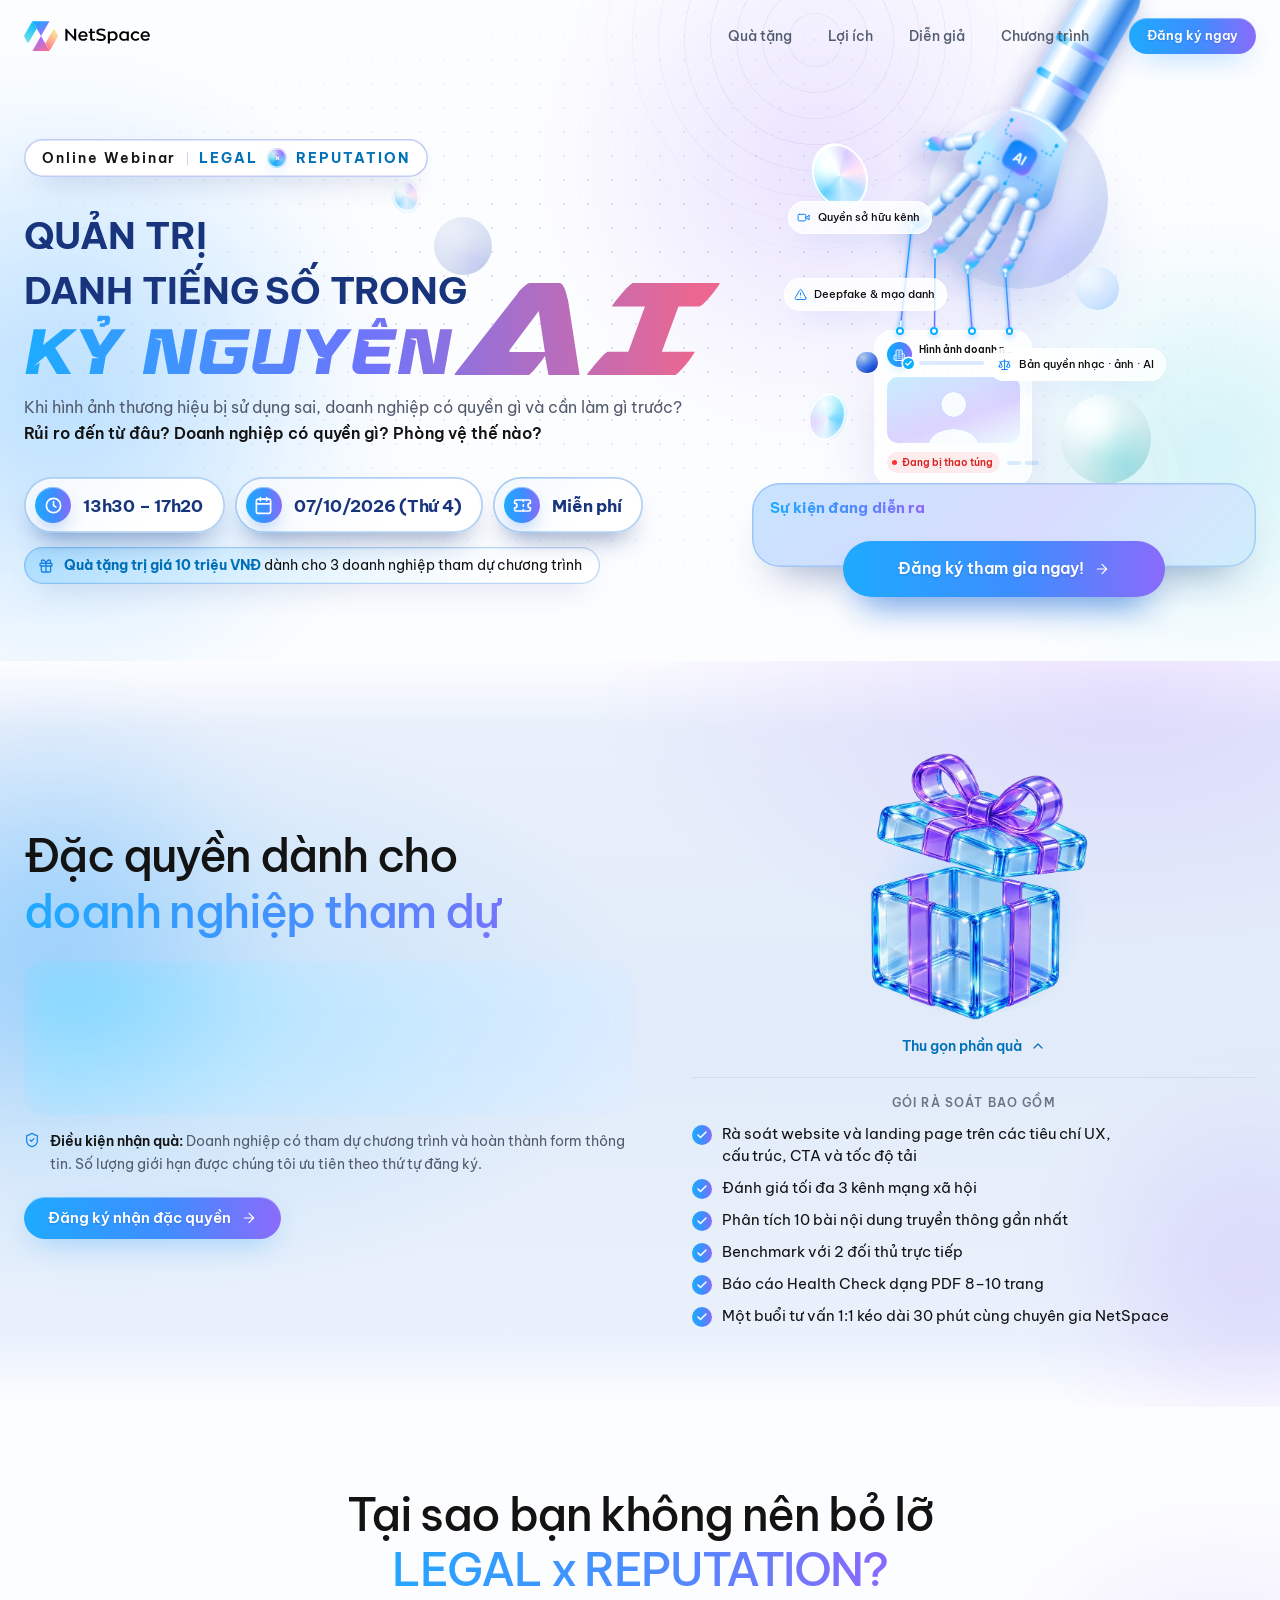
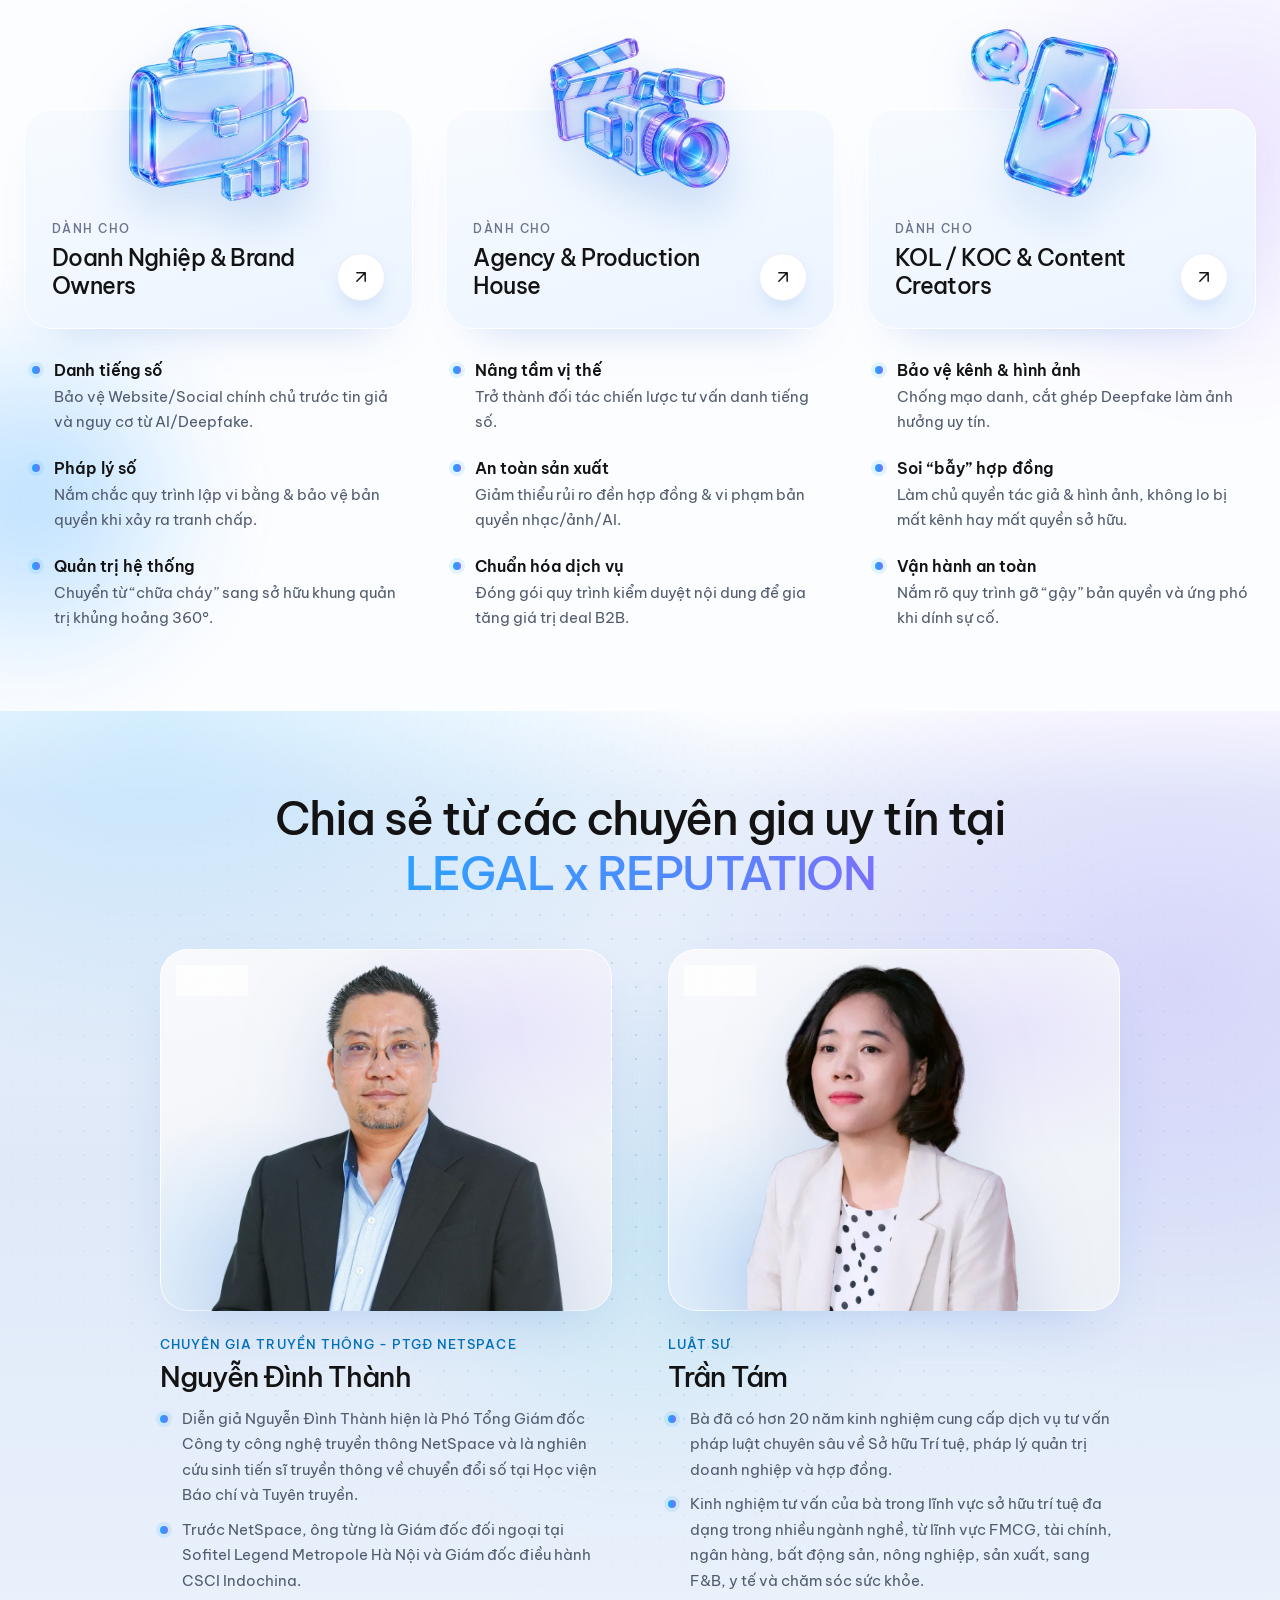
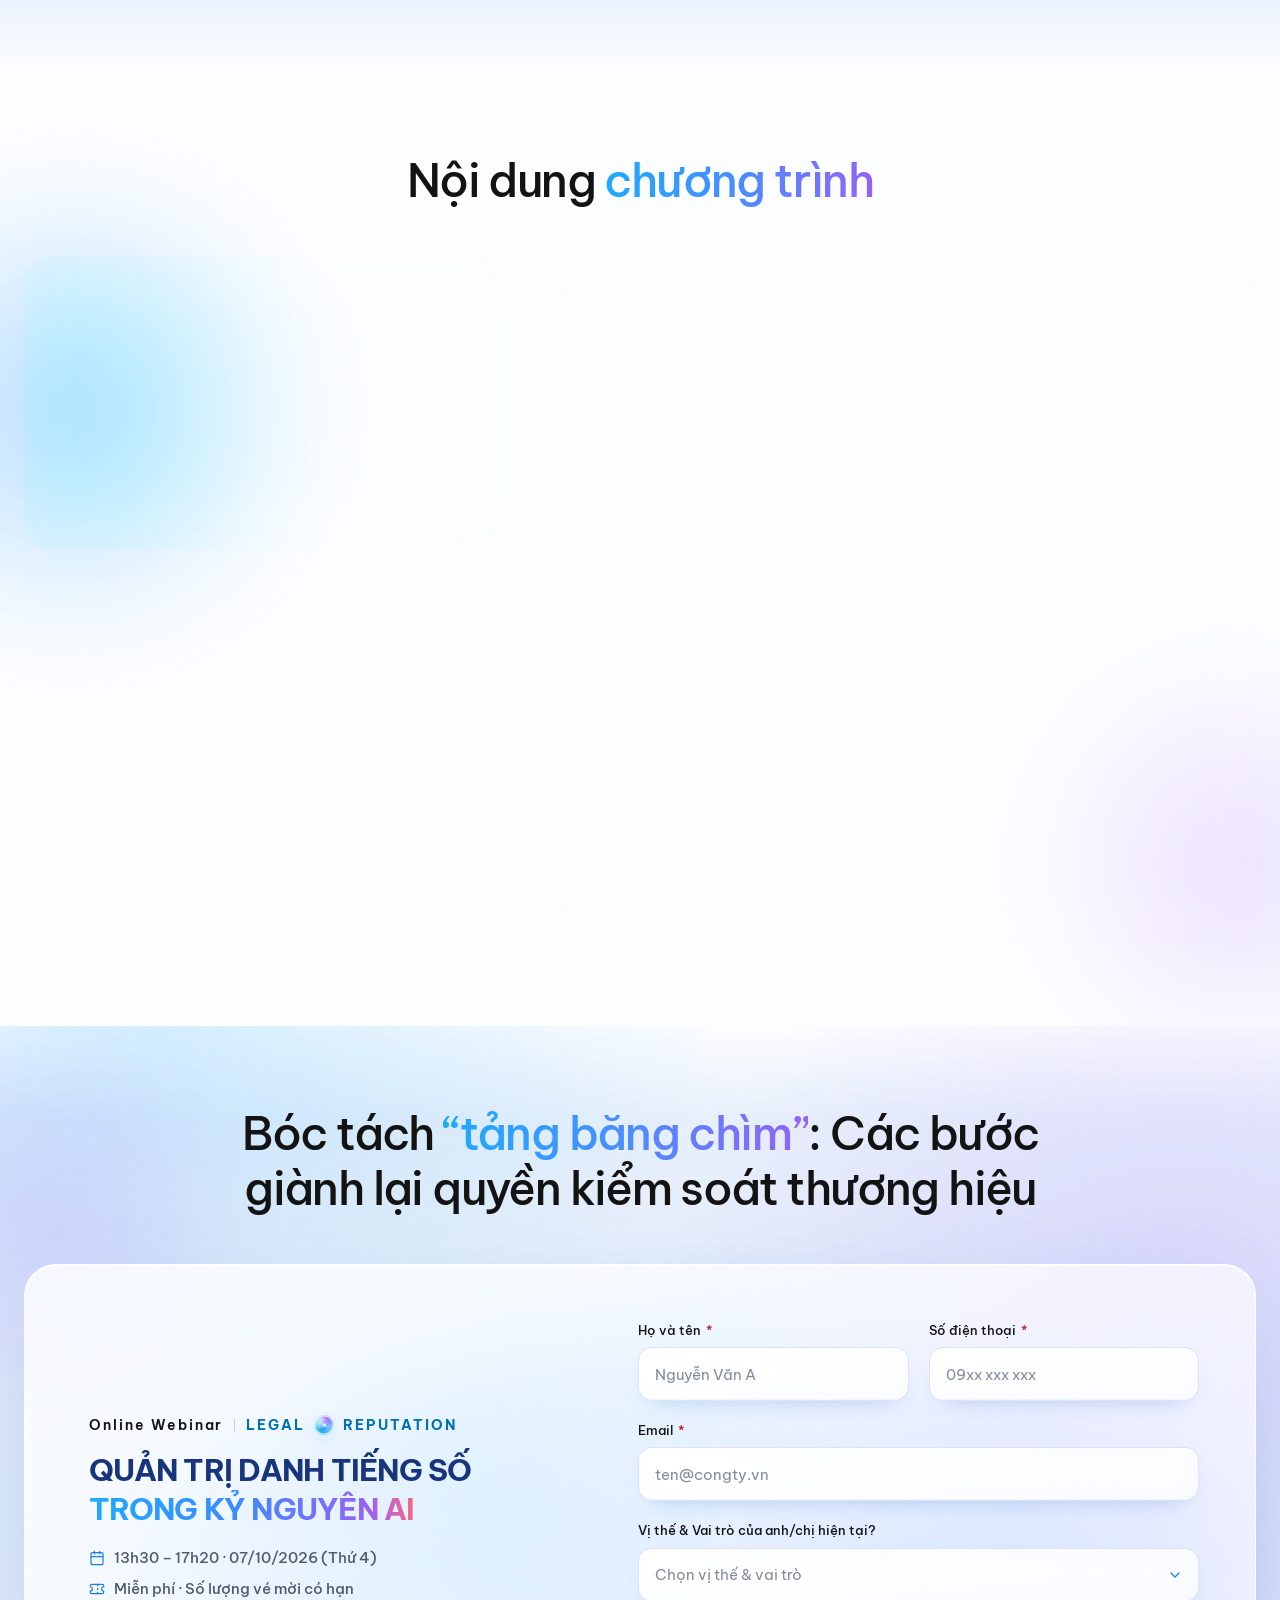
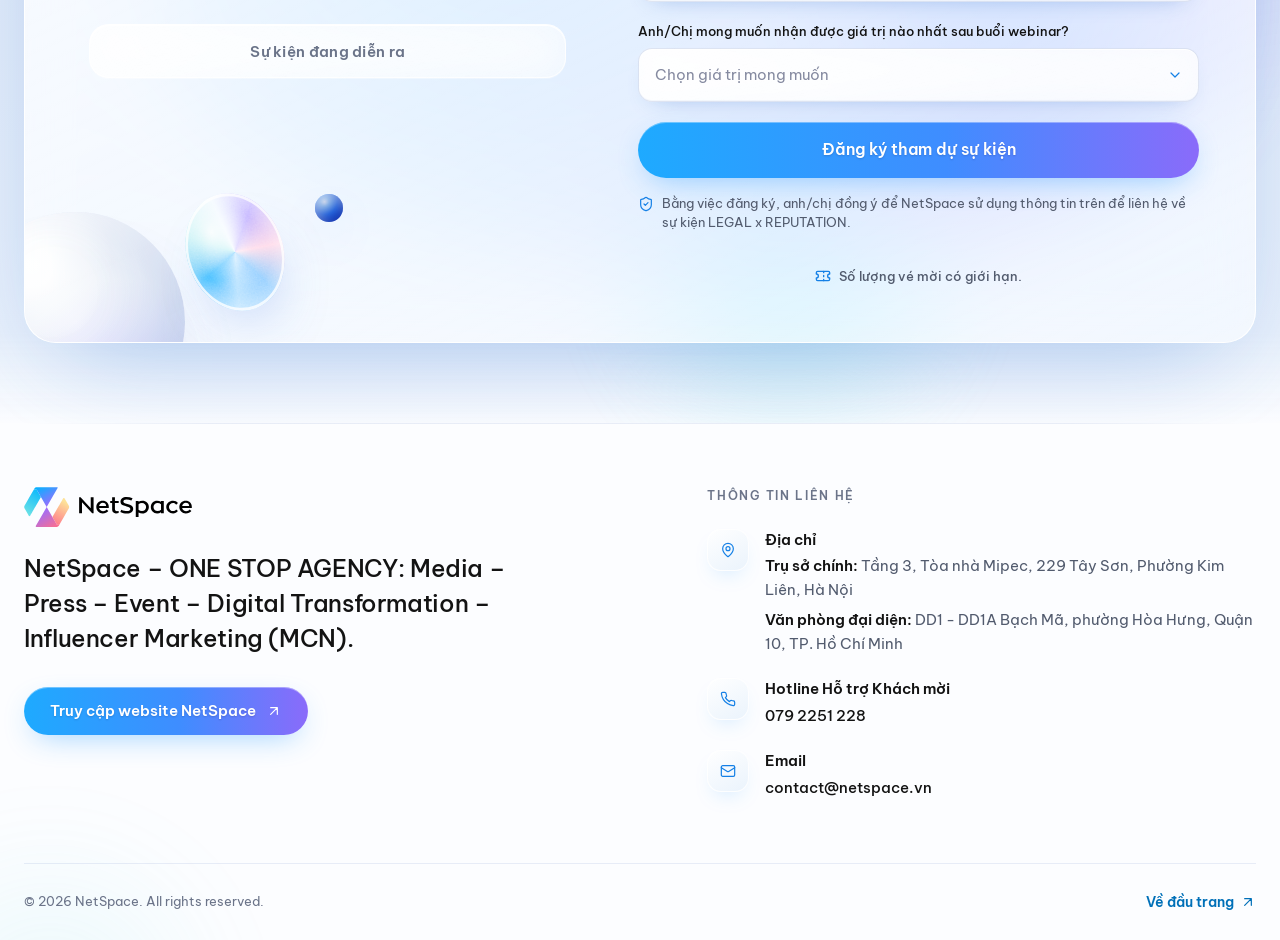
==== commit f01660ee: "Mobile/tablet: bỏ overflow:hidden ở KV, chừa chỗ cho phần cánh tay vẽ tràn lên trên Cách cũ cắt cụt " ====
--- a/index.html
+++ b/index.html
@@ -30,7 +30,7 @@
   <link rel="preconnect" href="https://fonts.gstatic.com" crossorigin>
   <link href="https://fonts.googleapis.com/css2?family=Be+Vietnam+Pro:wght@300;400;500;600;700;800&display=swap" rel="stylesheet">
 
-  <link rel="stylesheet" href="assets/css/style.css?v=20260925z">
+  <link rel="stylesheet" href="assets/css/style.css?v=20260926a">
   <script>document.documentElement.classList.add('js');</script>
 </head>
 <body>
@@ -1106,6 +1106,6 @@
     <a href="#dang-ky" class="btn btn-primary" tabindex="-1">Đăng ký ngay</a>
   </div>
 
-  <script src="assets/js/main.js?v=20260925z" defer></script>
+  <script src="assets/js/main.js?v=20260926a" defer></script>
 </body>
 </html>
--- a/assets/css/style.css
+++ b/assets/css/style.css
@@ -636,8 +636,9 @@
 .hero-visual { display: block; width: 100%; max-width: 520px; margin: 0 auto; }
 @media (max-width: 1023px) {          /* mobile: CTA lên trước, KV xuống cuối */
   .hero-copy     { order: 1; position: relative; z-index: 1; }
-  /* cánh tay KV vẽ tràn lên trên khung → cắt bớt để không đè vào chip giờ/ô quà tặng */
-  .hero-visual   { order: 2; margin-top: 10px; overflow: hidden; }
+  /* SVG cánh tay vẽ tràn lên trên khung ~0.55 × bề ngang KV.
+     Chừa đúng khoảng đó (không dùng overflow:hidden để khỏi cắt cụt hình). */
+  .hero-visual   { order: 2; margin-top: 164px; }
   .hero-cta-card { order: 3; }
 }
 @media (max-width: 639px) {           /* gom gọn để nút đăng ký nằm trong màn đầu */
@@ -658,7 +659,7 @@
   .meta-item dd { font-size: 13px; white-space: nowrap; }
 }
 @media (max-width: 559px)  { .hero-visual { max-width: 288px; } }
-@media (min-width: 560px) and (max-width: 1023px) { .hero-visual { max-width: 400px; } }
+@media (min-width: 560px) and (max-width: 1023px) { .hero-visual { max-width: 400px; margin-top: 226px; } }
 @media (min-width: 1024px) {
   .hero-visual { max-width: 360px; position: relative; z-index: 0; left: -40px; }   /* nhích trái nhẹ, không đè lên cột chữ */
   .hero-copy { position: relative; z-index: 1; }
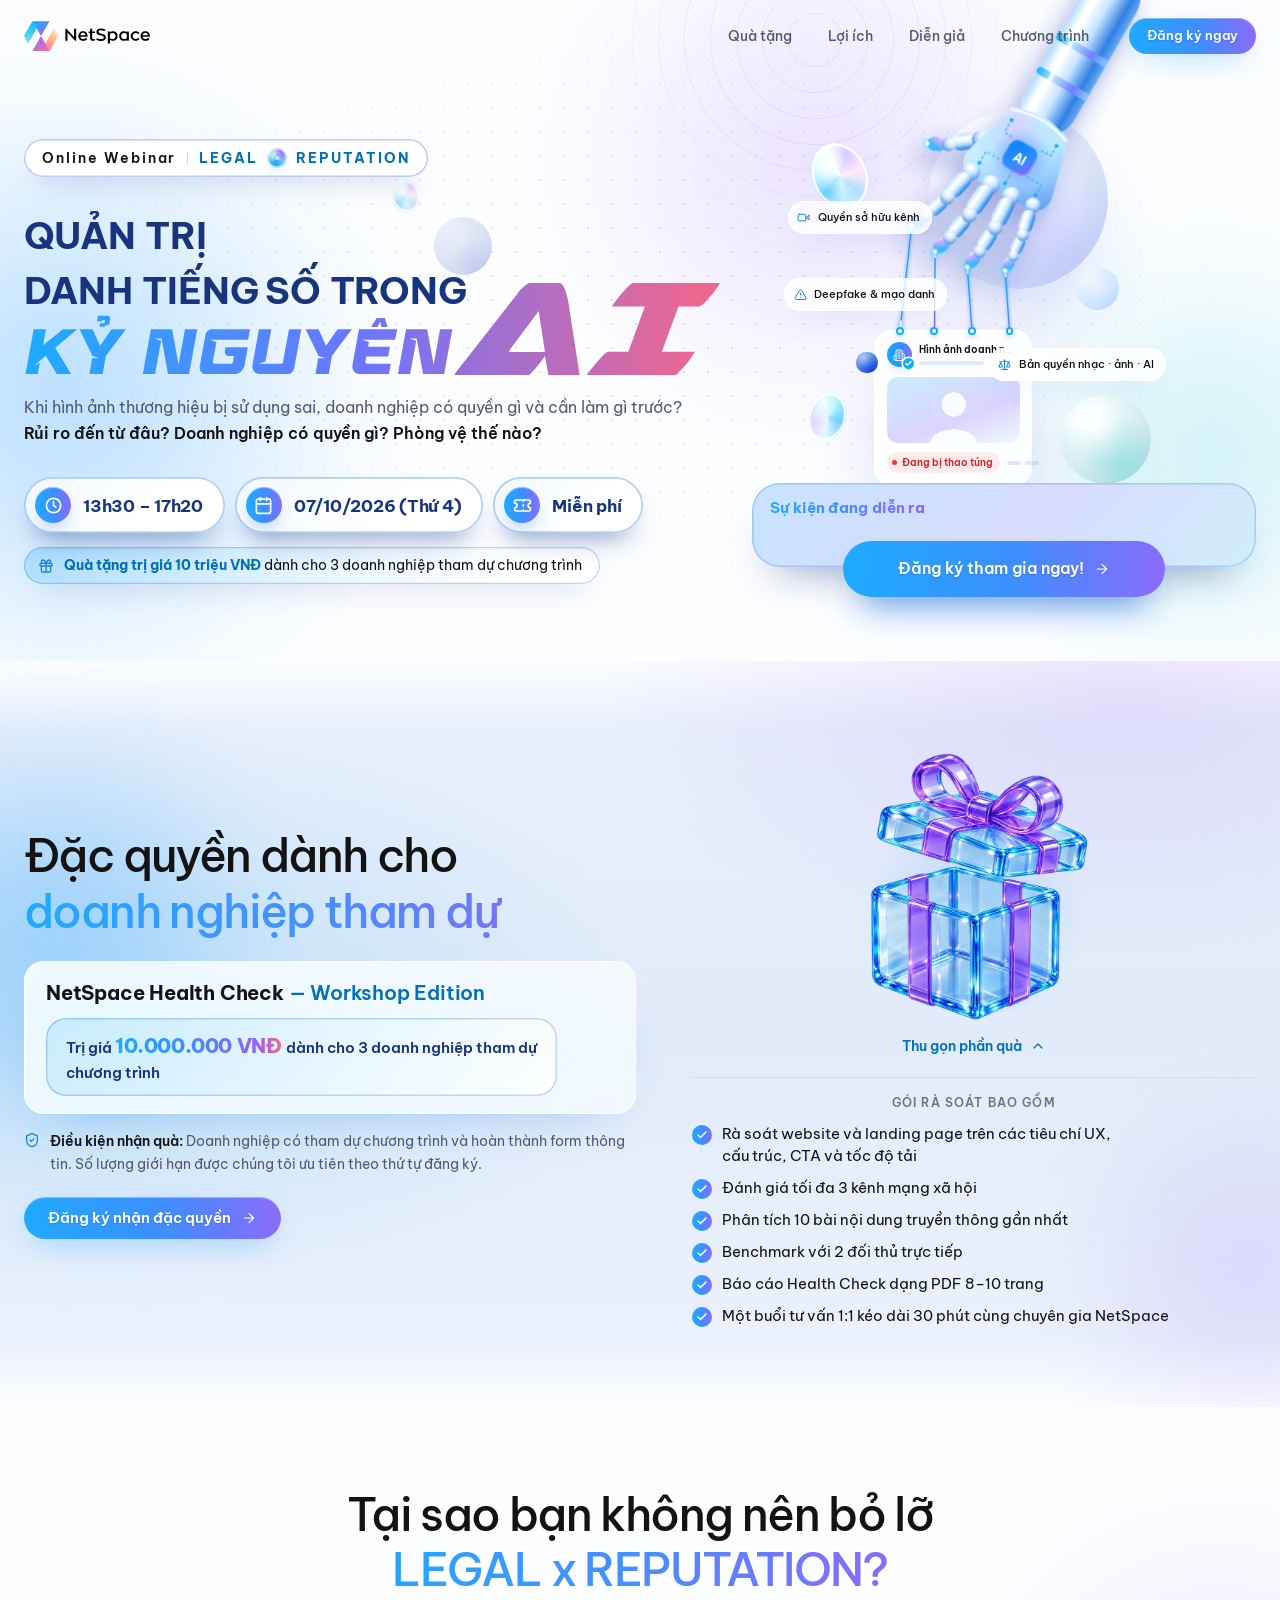
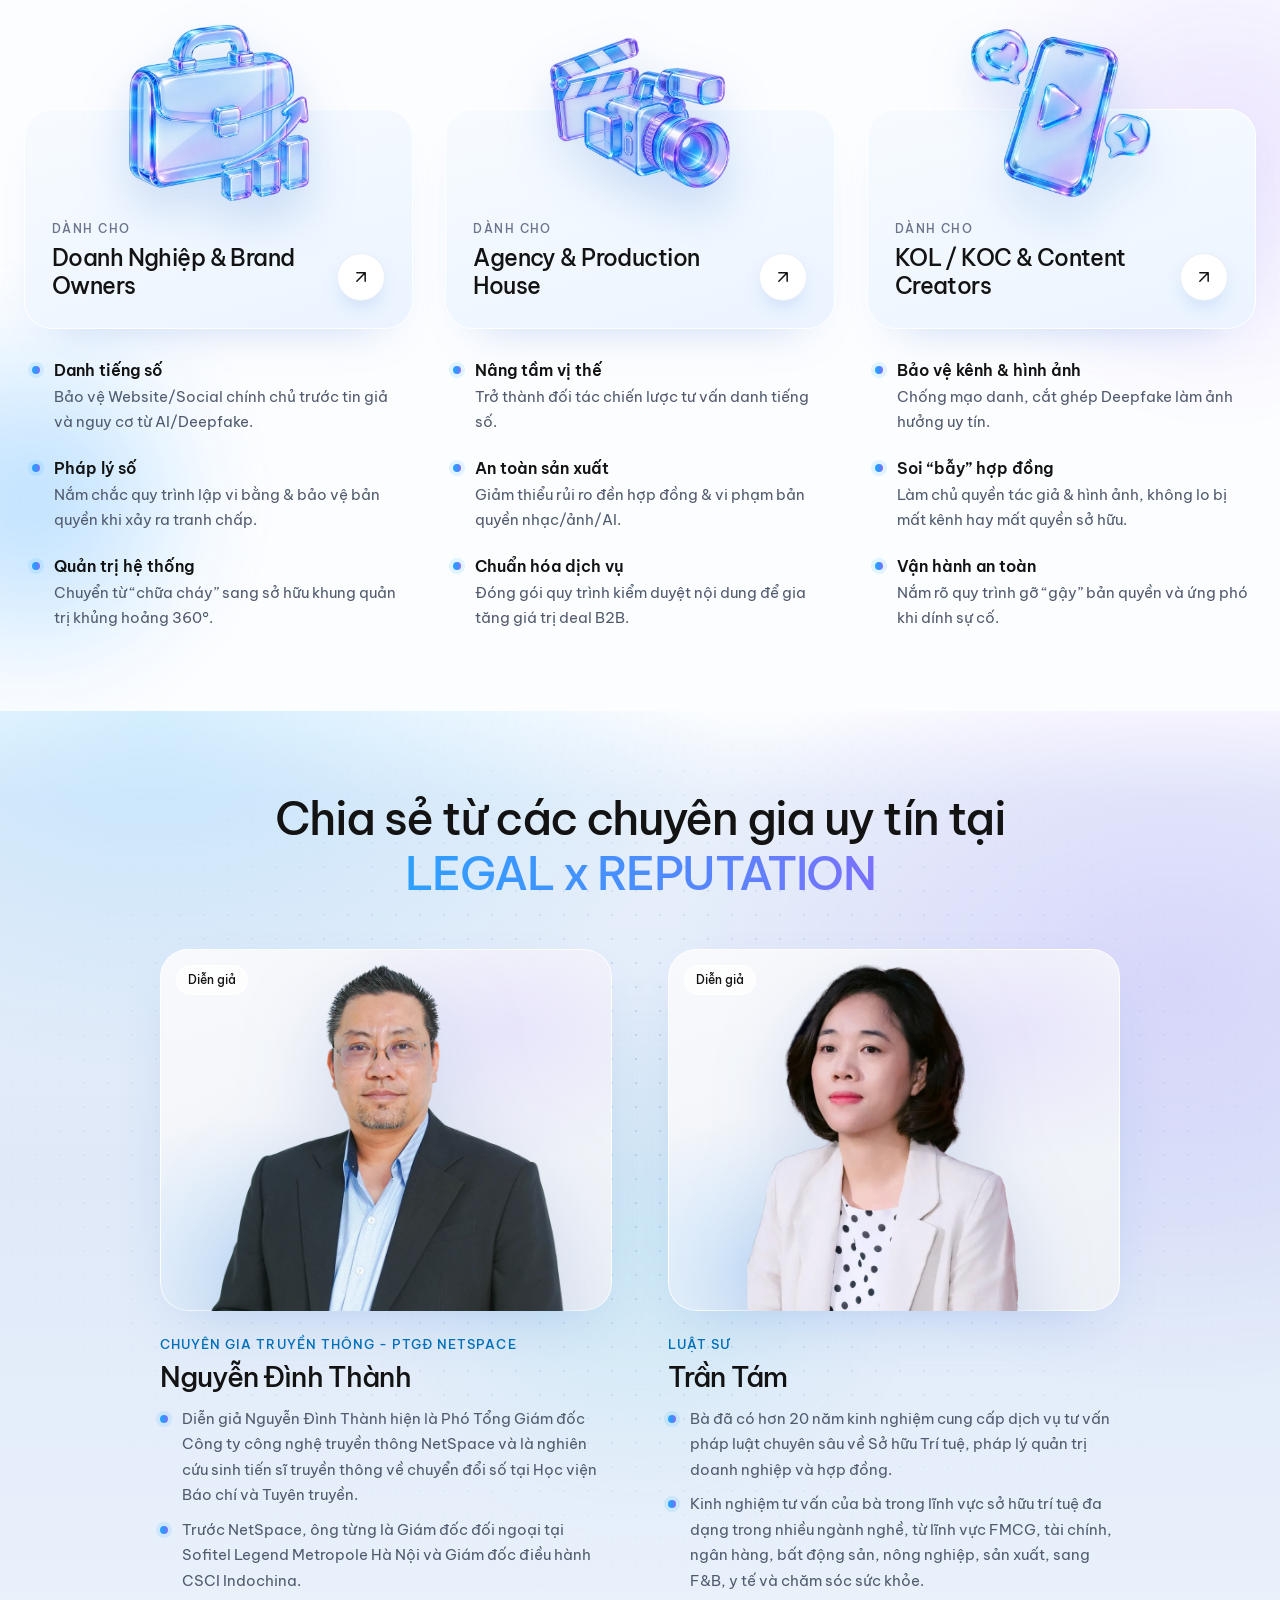
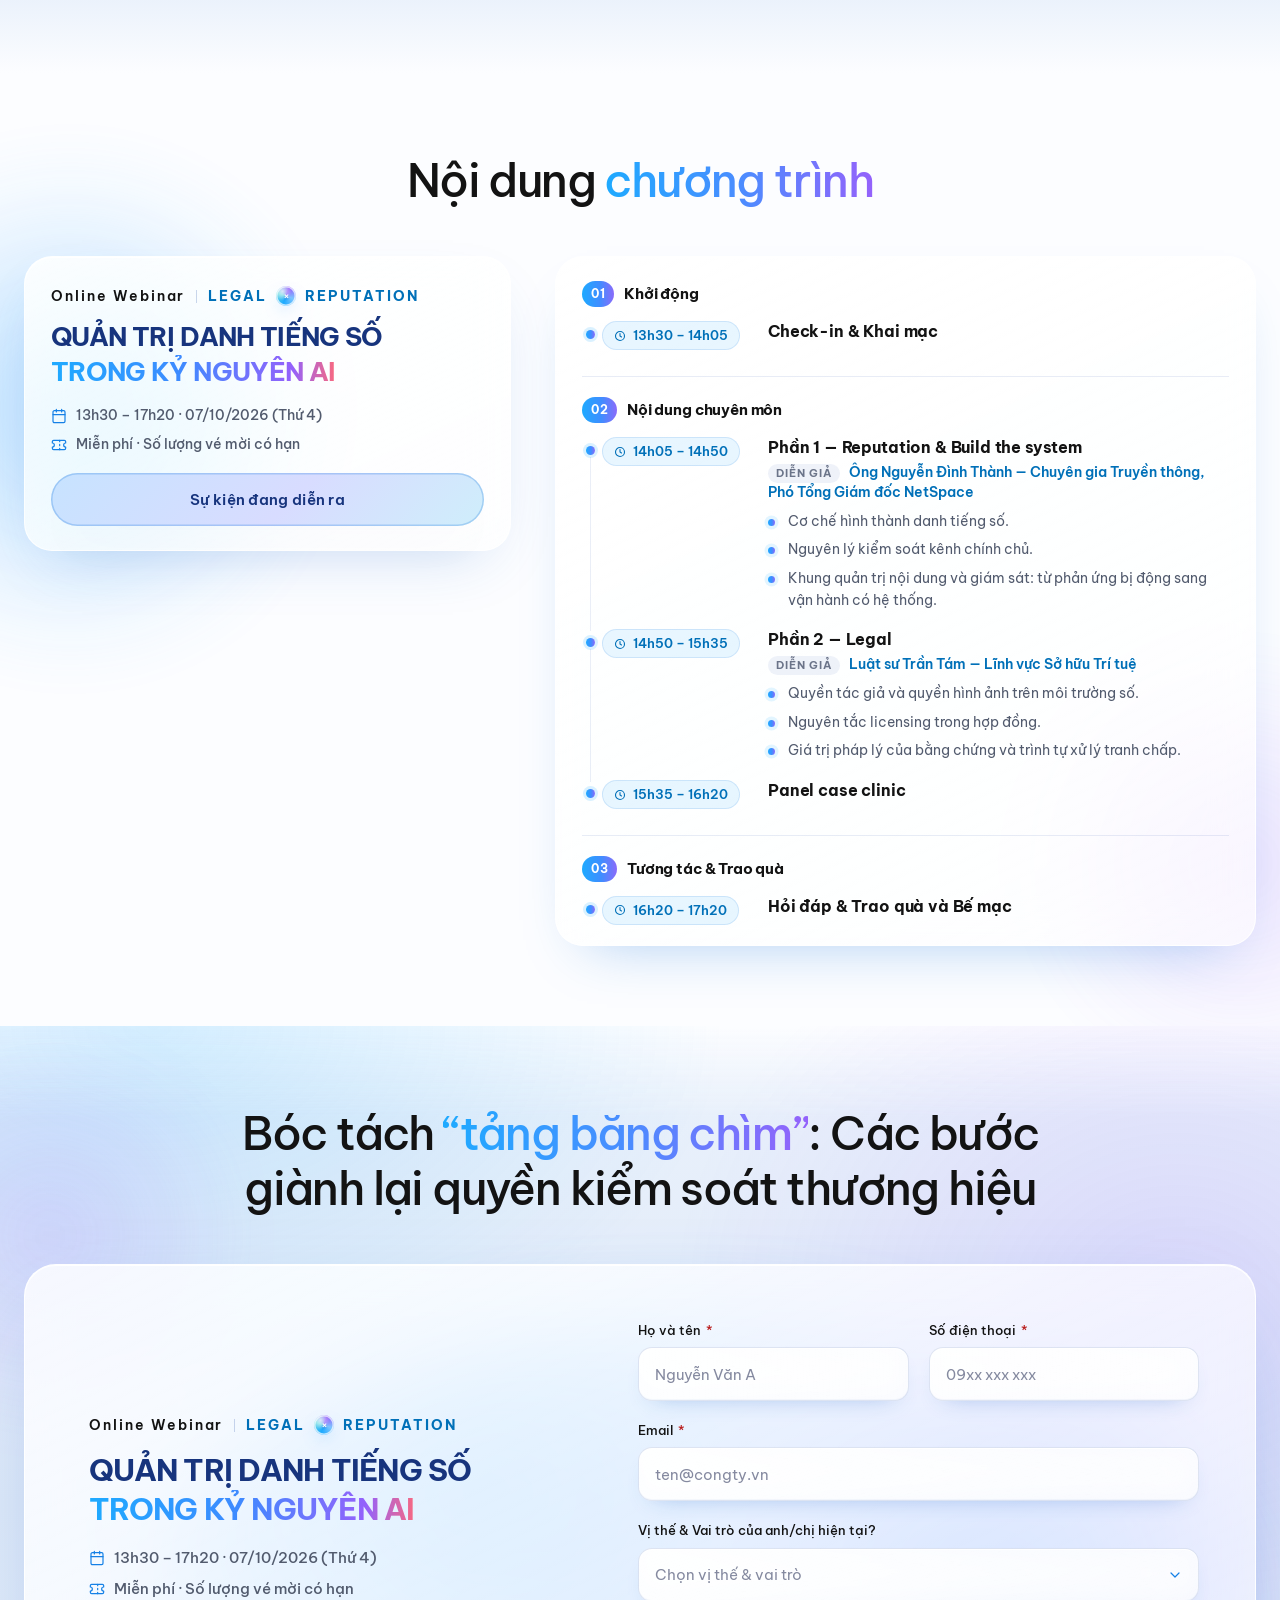
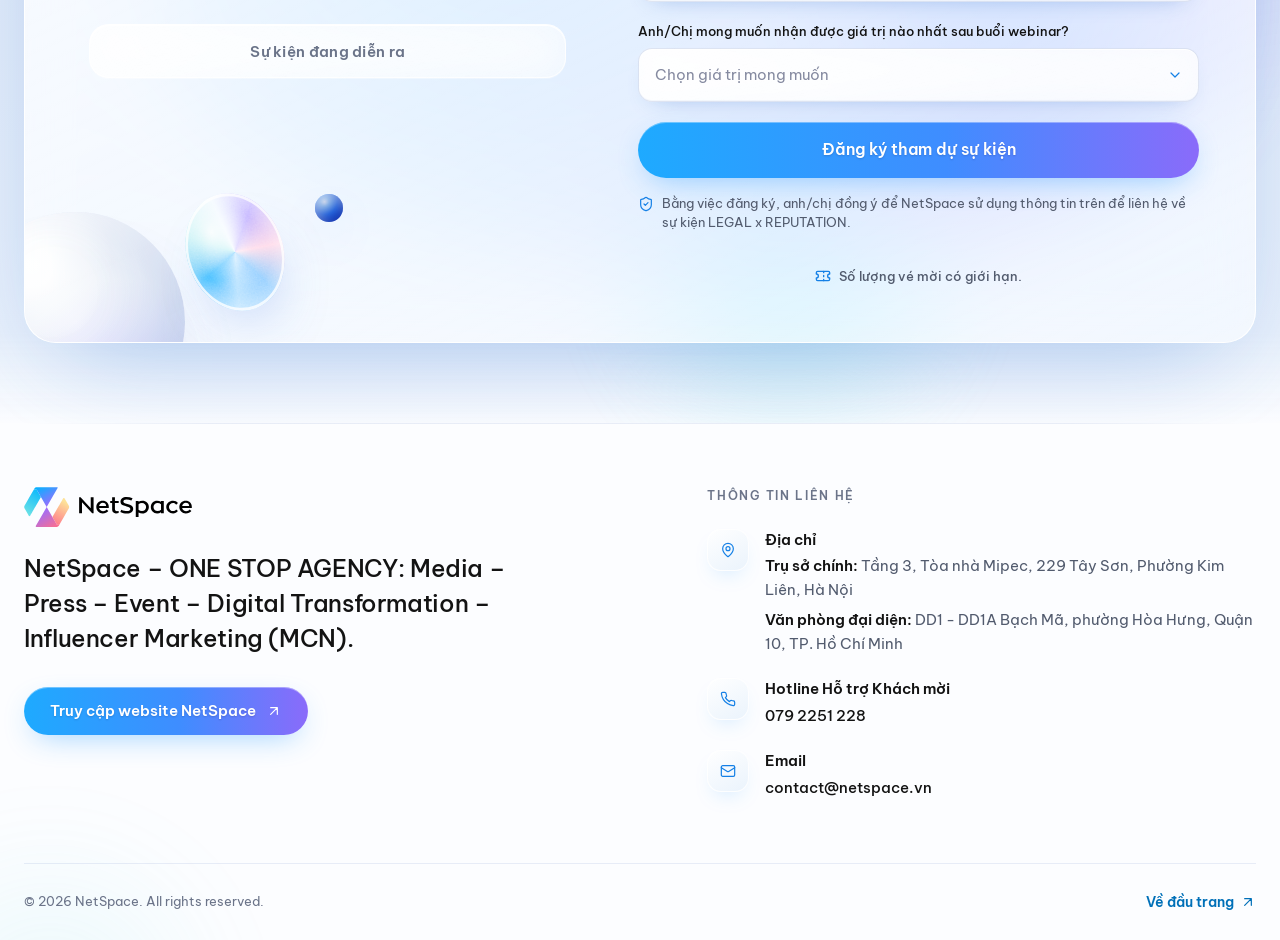
==== commit 1c40414d: "Mobile/tablet: cánh tay KV luồn xuống dưới ô quà tặng thay vì bị cắt - Cột chữ nằm lớp trên (z-index" ====
--- a/index.html
+++ b/index.html
@@ -30,7 +30,7 @@
   <link rel="preconnect" href="https://fonts.gstatic.com" crossorigin>
   <link href="https://fonts.googleapis.com/css2?family=Be+Vietnam+Pro:wght@300;400;500;600;700;800&display=swap" rel="stylesheet">
 
-  <link rel="stylesheet" href="assets/css/style.css?v=20260926a">
+  <link rel="stylesheet" href="assets/css/style.css?v=20260926b">
   <script>document.documentElement.classList.add('js');</script>
 </head>
 <body>
@@ -1106,6 +1106,6 @@
     <a href="#dang-ky" class="btn btn-primary" tabindex="-1">Đăng ký ngay</a>
   </div>
 
-  <script src="assets/js/main.js?v=20260926a" defer></script>
+  <script src="assets/js/main.js?v=20260926b" defer></script>
 </body>
 </html>
--- a/assets/css/style.css
+++ b/assets/css/style.css
@@ -635,10 +635,11 @@
 /* Mobile/tablet: minh hoạ lên đầu hero · Desktop: cột phải */
 .hero-visual { display: block; width: 100%; max-width: 520px; margin: 0 auto; }
 @media (max-width: 1023px) {          /* mobile: CTA lên trước, KV xuống cuối */
+  /* Cánh tay KV vẽ tràn lên trên khung → cho nó luồn xuống DƯỚI ô quà tặng:
+     cột chữ nằm lớp trên, ô quà tặng phủ kín bề ngang + nền đục để che phần đầu cánh tay. */
   .hero-copy     { order: 1; position: relative; z-index: 1; }
-  /* SVG cánh tay vẽ tràn lên trên khung ~0.55 × bề ngang KV.
-     Chừa đúng khoảng đó (không dùng overflow:hidden để khỏi cắt cụt hình). */
-  .hero-visual   { order: 2; margin-top: 164px; }
+  .hero-gift     { display: flex; width: 100%; background: linear-gradient(135deg, rgba(30, 170, 255, .26), #ffffff 85%), #ffffff; }
+  .hero-visual   { order: 2; margin-top: 90px; }   /* đầu cánh tay lọt ~22px vào dưới ô quà tặng */
   .hero-cta-card { order: 3; }
 }
 @media (max-width: 639px) {           /* gom gọn để nút đăng ký nằm trong màn đầu */
@@ -659,7 +660,8 @@
   .meta-item dd { font-size: 13px; white-space: nowrap; }
 }
 @media (max-width: 559px)  { .hero-visual { max-width: 288px; } }
-@media (min-width: 560px) and (max-width: 1023px) { .hero-visual { max-width: 400px; margin-top: 226px; } }
+@media (min-width: 560px) and (max-width: 1023px) { .hero-visual { max-width: 400px; margin-top: 142px; } }
+@media (min-width: 640px) and (max-width: 1023px) { .hero-visual { margin-top: 128px; } }   /* hero-grid gap lớn hơn từ 640px */
 @media (min-width: 1024px) {
   .hero-visual { max-width: 360px; position: relative; z-index: 0; left: -40px; }   /* nhích trái nhẹ, không đè lên cột chữ */
   .hero-copy { position: relative; z-index: 1; }
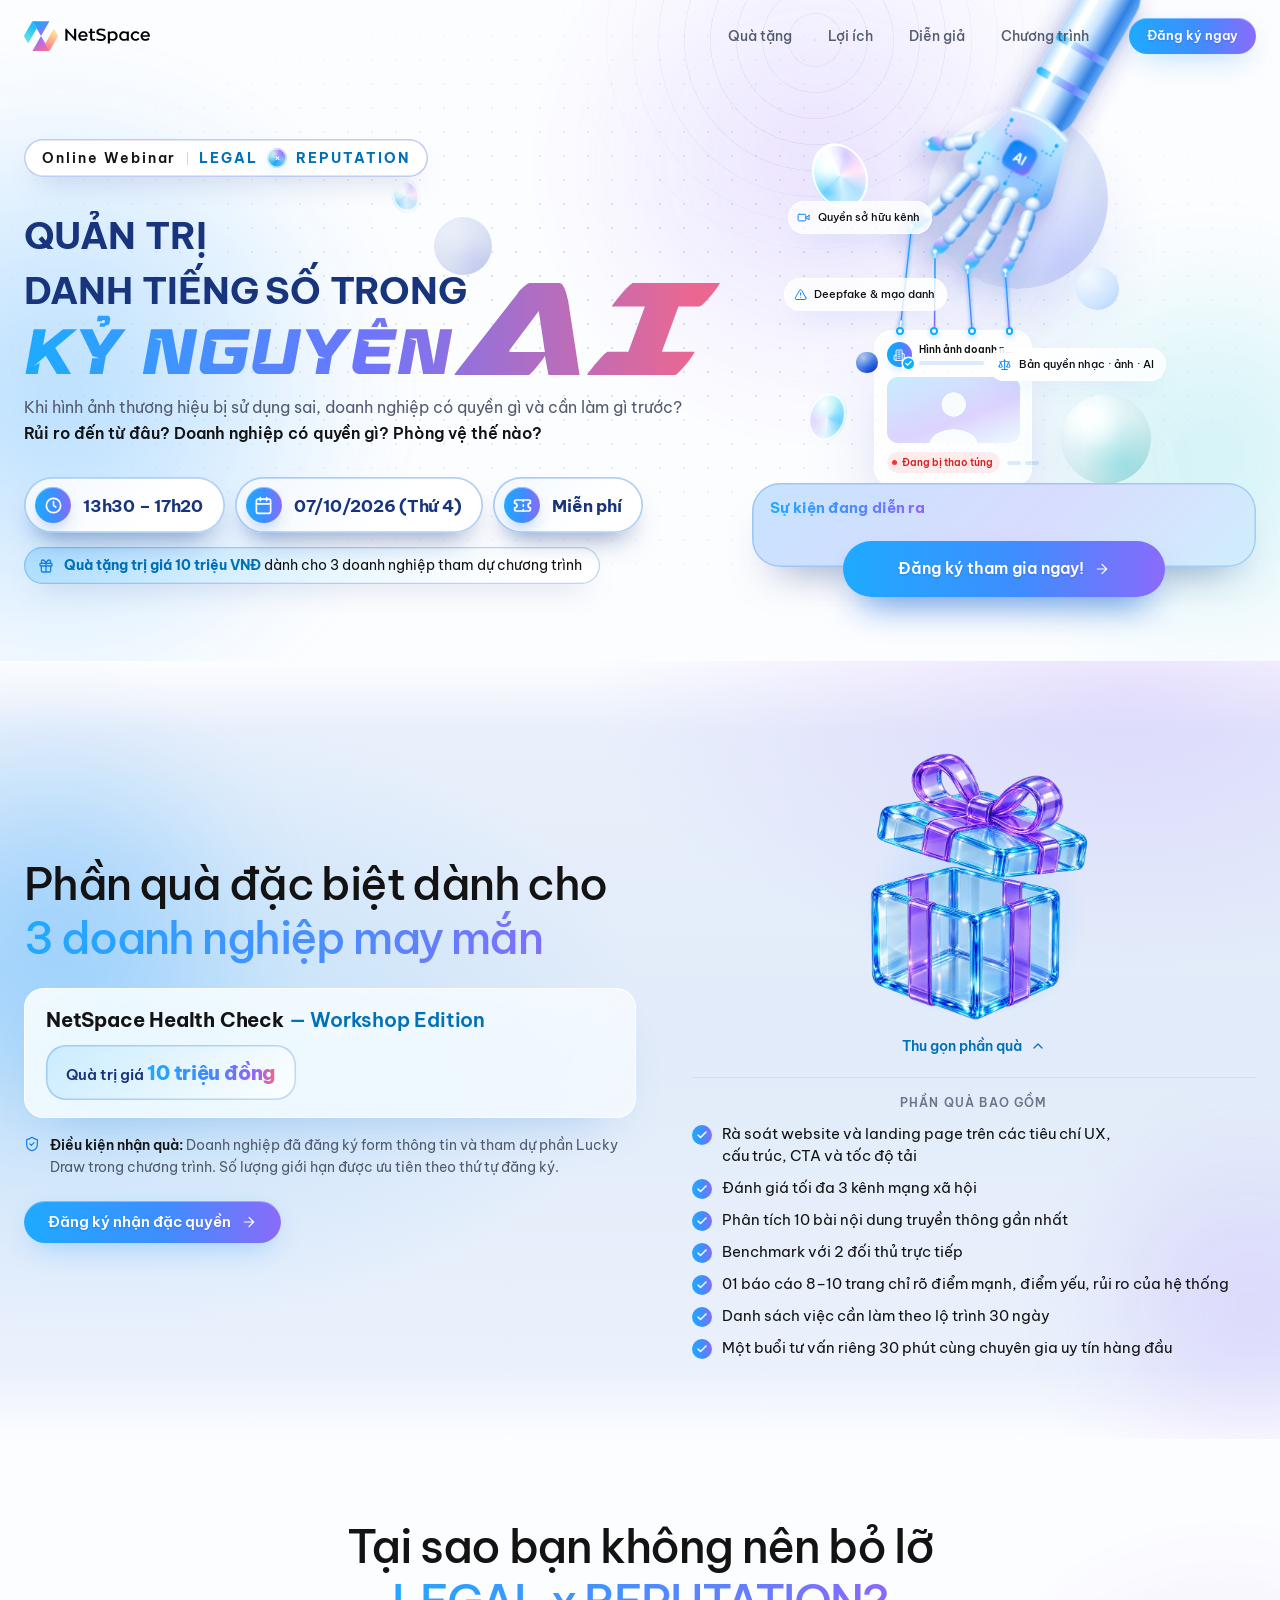
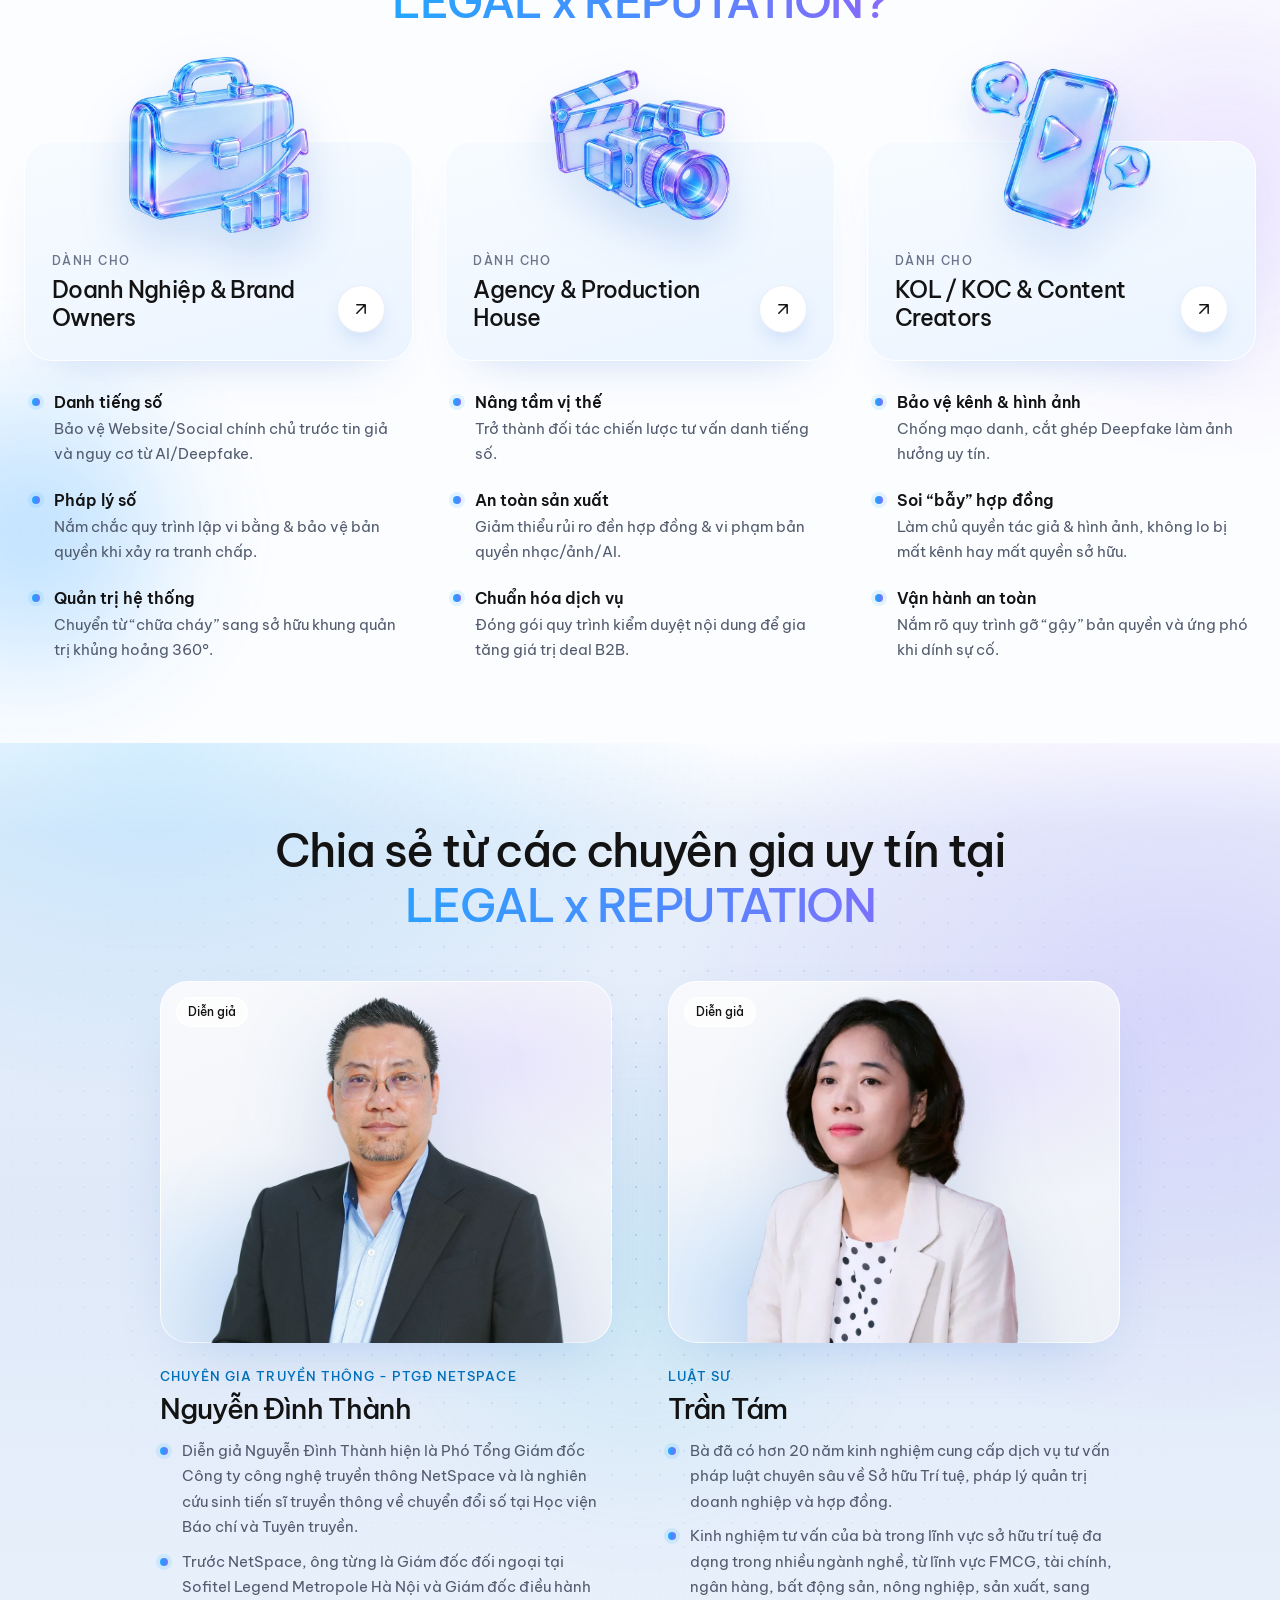
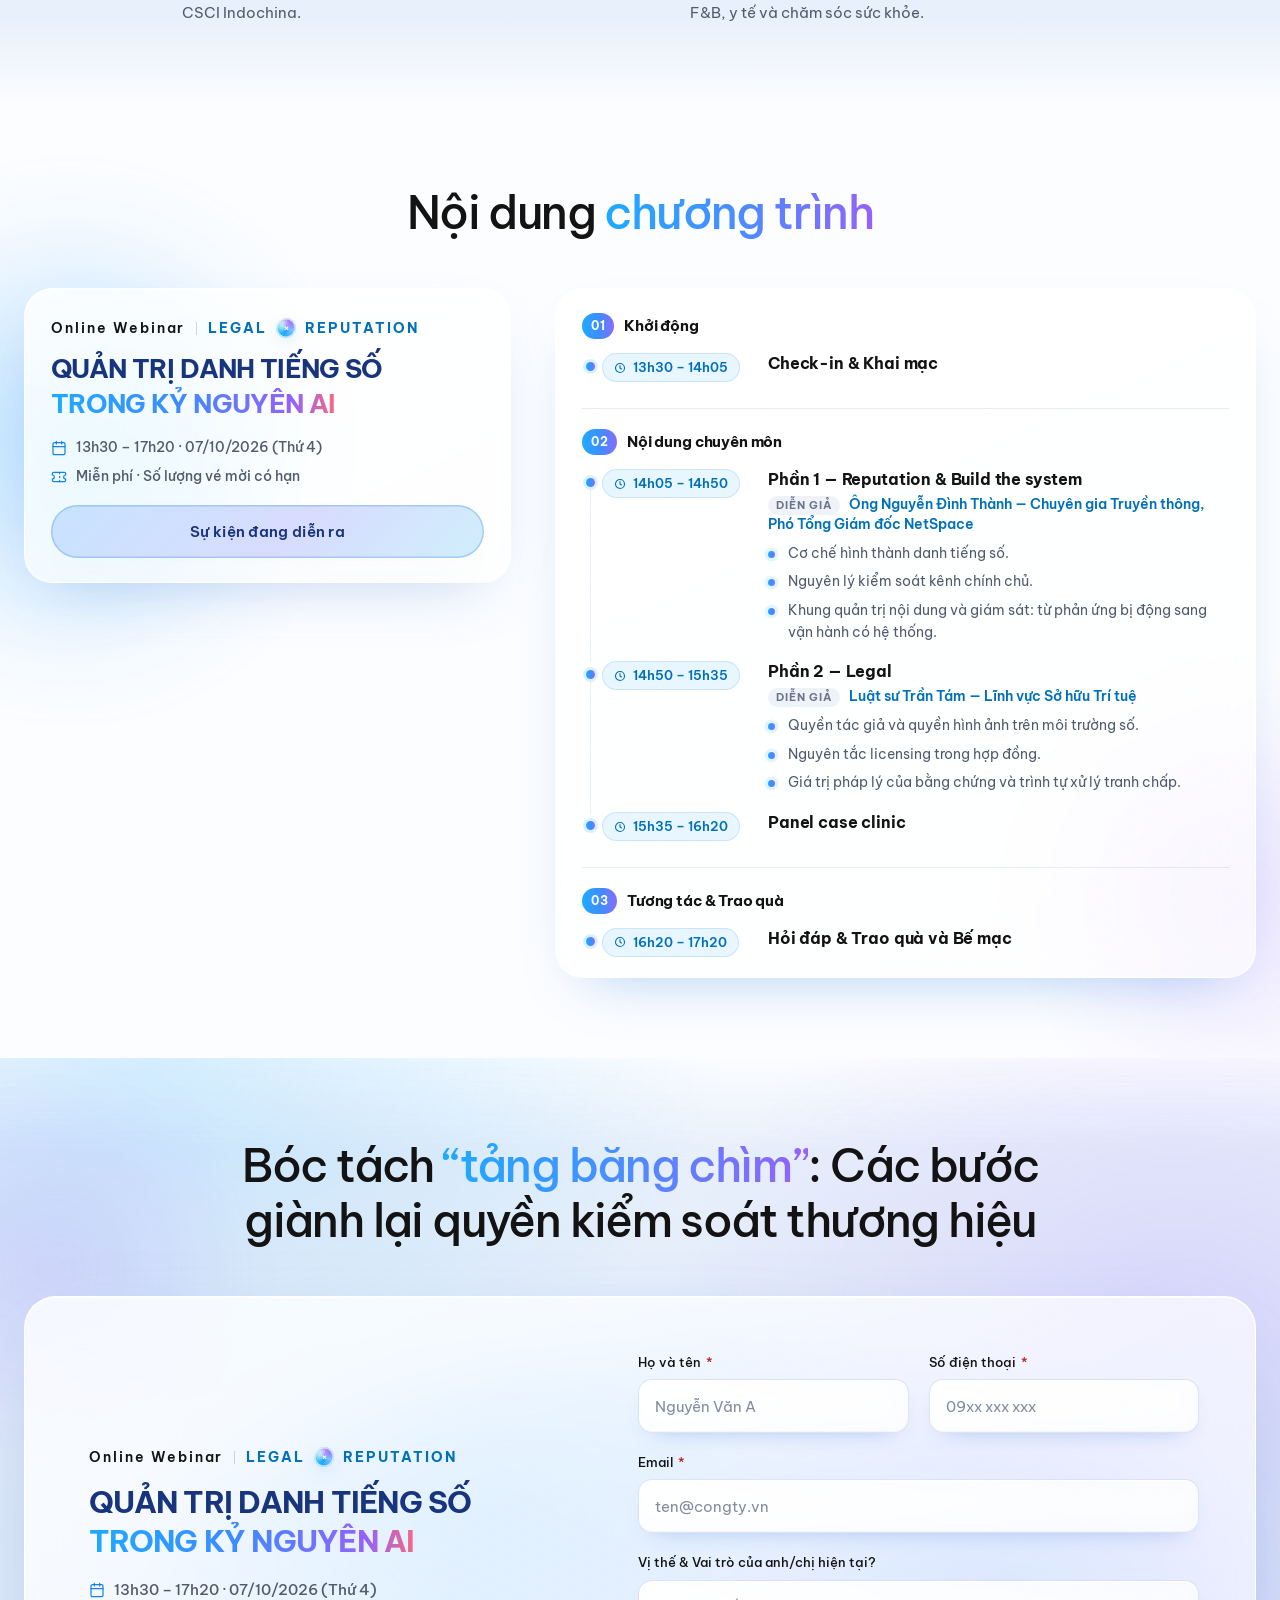
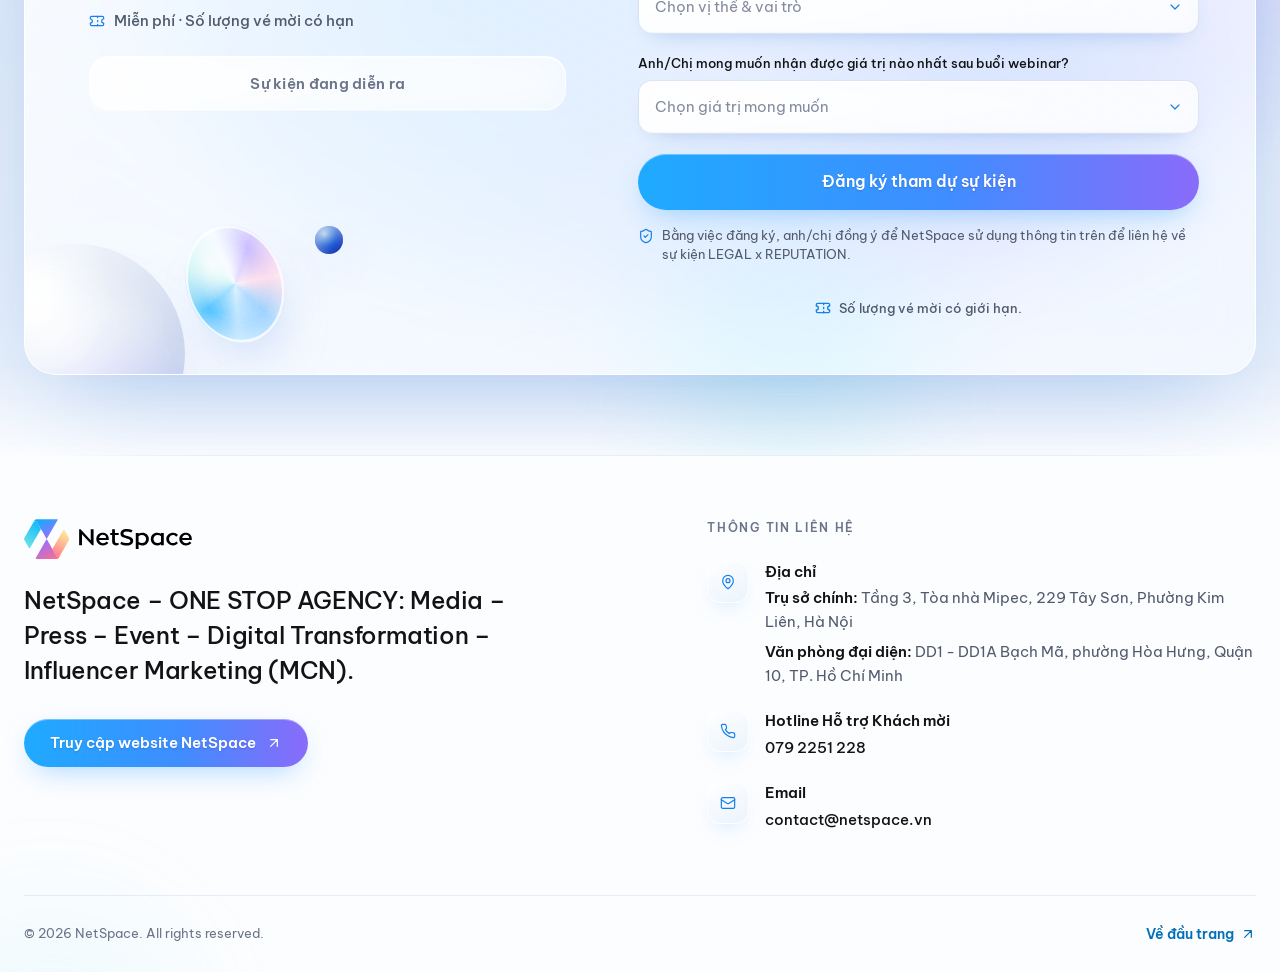
==== commit 7060e1a9: "Section quà tặng: đổi tiêu đề/điều kiện, gom toàn bộ chi tiết quà về cột phải - Tiêu đề: "Phần quà đ" ====
--- a/index.html
+++ b/index.html
@@ -30,7 +30,7 @@
   <link rel="preconnect" href="https://fonts.gstatic.com" crossorigin>
   <link href="https://fonts.googleapis.com/css2?family=Be+Vietnam+Pro:wght@300;400;500;600;700;800&display=swap" rel="stylesheet">
 
-  <link rel="stylesheet" href="assets/css/style.css?v=20260926b">
+  <link rel="stylesheet" href="assets/css/style.css?v=20260926g">
   <script>document.documentElement.classList.add('js');</script>
 </head>
 <body>
@@ -452,11 +452,13 @@
 
                 <!-- robotic AI hand -->
                 <g class="kv-hand" filter="url(#h-shadow)" transform="translate(392 58) rotate(30) scale(1.08)">
-                  <!-- forearm -->
-                  <rect x="-44" y="-330" width="88" height="280" rx="44" fill="url(#h-arm)"/>
-                  <rect x="-45" y="-200" width="90" height="12" rx="6" fill="url(#h-band)"/>
-                  <rect x="-45" y="-140" width="90" height="12" rx="6" fill="url(#h-band)"/>
-                  <rect x="-24" y="-320" width="7" height="250" rx="3.5" fill="#fff" opacity=".75"/>
+                  <!-- forearm (mobile/tablet: trượt xuống sau lòng bàn tay cho ngắn lại, xem .kv-forearm) -->
+                  <g class="kv-forearm">
+                    <rect x="-44" y="-330" width="88" height="280" rx="44" fill="url(#h-arm)"/>
+                    <rect x="-45" y="-200" width="90" height="12" rx="6" fill="url(#h-band)"/>
+                    <rect x="-45" y="-140" width="90" height="12" rx="6" fill="url(#h-band)"/>
+                    <rect x="-24" y="-320" width="7" height="250" rx="3.5" fill="#fff" opacity=".75"/>
+                  </g>
                   <ellipse cx="0" cy="-58" rx="40" ry="17" fill="url(#h-joint)"/>
 
                   <!-- thumb -->
@@ -621,19 +623,19 @@
         <div class="gift-copy reveal">
 
           <h2 id="gift-heading" class="section-title gift-title">
-            Đặc quyền dành cho <span class="grad-label-text title-line">doanh nghiệp tham dự</span>
+            <span class="nowrap">Phần quà đặc biệt</span> dành cho <span class="grad-label-text title-line">3 doanh nghiệp may mắn</span>
           </h2>
 
           <div class="gift-prize">
             <p class="gift-prize-name">NetSpace Health Check <span class="gift-prize-edition">— Workshop Edition</span></p>
             <p class="gift-prize-tags">
-              <span class="gift-tag gift-tag-full">Trị giá <span class="gift-amount grad-text">10.000.000&nbsp;VNĐ</span> dành cho 3 doanh nghiệp tham&nbsp;dự<br>chương trình</span>
+              <span class="gift-tag gift-tag-full">Quà trị giá <span class="gift-amount grad-text">10&nbsp;triệu đồng</span></span>
             </p>
           </div>
 
           <p class="gift-note">
             <span class="gift-note-icon" aria-hidden="true"><svg class="icon icon-sm"><use href="#i-shield"/></svg></span>
-            <span><strong>Điều kiện nhận quà:</strong> Doanh nghiệp có tham dự chương trình và hoàn thành form thông tin. Số lượng giới hạn được chúng tôi ưu tiên theo thứ tự đăng ký.</span>
+            <span><strong>Điều kiện nhận quà:</strong> Doanh nghiệp đã đăng ký form thông tin và tham dự phần Lucky Draw trong chương trình. Số lượng giới hạn được ưu tiên theo thứ tự đăng ký.</span>
           </p>
 
           <a href="#dang-ky" class="btn btn-primary gift-cta">
@@ -659,14 +661,15 @@
 
             <div class="gift-contents" id="gift-contents">
               <div class="gift-contents-inner">
-                <p class="gift-contents-title">Gói rà soát bao gồm</p>
+                <p class="gift-contents-title">Phần quà bao gồm</p>
                 <ul class="gift-list">
                   <li><span class="gift-check" aria-hidden="true"><svg class="icon icon-xs"><use href="#i-check"/></svg></span>Rà soát website và landing page trên các tiêu chí UX,<br>cấu trúc, CTA và tốc độ&nbsp;tải</li>
                   <li><span class="gift-check" aria-hidden="true"><svg class="icon icon-xs"><use href="#i-check"/></svg></span>Đánh giá tối đa 3 kênh mạng xã hội</li>
                   <li><span class="gift-check" aria-hidden="true"><svg class="icon icon-xs"><use href="#i-check"/></svg></span>Phân tích 10 bài nội dung truyền thông gần nhất</li>
                   <li><span class="gift-check" aria-hidden="true"><svg class="icon icon-xs"><use href="#i-check"/></svg></span>Benchmark với 2 đối thủ trực tiếp</li>
-                  <li><span class="gift-check" aria-hidden="true"><svg class="icon icon-xs"><use href="#i-check"/></svg></span>Báo cáo Health Check dạng PDF 8–10 trang</li>
-                  <li><span class="gift-check" aria-hidden="true"><svg class="icon icon-xs"><use href="#i-check"/></svg></span>Một buổi tư vấn 1:1 kéo dài 30 phút cùng chuyên gia NetSpace</li>
+                  <li><span class="gift-check" aria-hidden="true"><svg class="icon icon-xs"><use href="#i-check"/></svg></span>01 báo cáo 8–10 trang chỉ rõ điểm mạnh, điểm yếu, rủi ro của hệ&nbsp;thống</li>
+                  <li><span class="gift-check" aria-hidden="true"><svg class="icon icon-xs"><use href="#i-check"/></svg></span>Danh sách việc cần làm theo lộ trình 30&nbsp;ngày</li>
+                  <li><span class="gift-check" aria-hidden="true"><svg class="icon icon-xs"><use href="#i-check"/></svg></span>Một buổi tư vấn riêng 30 phút cùng chuyên gia uy tín hàng&nbsp;đầu</li>
                 </ul>
               </div>
             </div>
@@ -1106,6 +1109,6 @@
     <a href="#dang-ky" class="btn btn-primary" tabindex="-1">Đăng ký ngay</a>
   </div>
 
-  <script src="assets/js/main.js?v=20260926b" defer></script>
+  <script src="assets/js/main.js?v=20260926g" defer></script>
 </body>
 </html>
--- a/assets/css/style.css
+++ b/assets/css/style.css
@@ -639,7 +639,9 @@
      cột chữ nằm lớp trên, ô quà tặng phủ kín bề ngang + nền đục để che phần đầu cánh tay. */
   .hero-copy     { order: 1; position: relative; z-index: 1; }
   .hero-gift     { display: flex; width: 100%; background: linear-gradient(135deg, rgba(30, 170, 255, .26), #ffffff 85%), #ffffff; }
-  .hero-visual   { order: 2; margin-top: 90px; }   /* đầu cánh tay lọt ~22px vào dưới ô quà tặng */
+  .hero-visual   { order: 2; margin-top: 45px; }   /* đầu cánh tay lọt ~22px vào dưới ô quà tặng */
+  /* rút ngắn cẳng tay: trượt dọc trục tay xuống, phần dưới khuất sau lòng bàn tay (không méo hình) */
+  .kv-forearm    { transform: translateY(100px); }
   .hero-cta-card { order: 3; }
 }
 @media (max-width: 639px) {           /* gom gọn để nút đăng ký nằm trong màn đầu */
@@ -660,8 +662,8 @@
   .meta-item dd { font-size: 13px; white-space: nowrap; }
 }
 @media (max-width: 559px)  { .hero-visual { max-width: 288px; } }
-@media (min-width: 560px) and (max-width: 1023px) { .hero-visual { max-width: 400px; margin-top: 142px; } }
-@media (min-width: 640px) and (max-width: 1023px) { .hero-visual { margin-top: 128px; } }   /* hero-grid gap lớn hơn từ 640px */
+@media (min-width: 560px) and (max-width: 1023px) { .hero-visual { max-width: 400px; margin-top: 80px; } }
+@media (min-width: 640px) and (max-width: 1023px) { .hero-visual { margin-top: 66px; } }   /* hero-grid gap lớn hơn từ 640px */
 @media (min-width: 1024px) {
   .hero-visual { max-width: 360px; position: relative; z-index: 0; left: -40px; }   /* nhích trái nhẹ, không đè lên cột chữ */
   .hero-copy { position: relative; z-index: 1; }
@@ -1243,6 +1245,8 @@
 .gift-lead { max-width: 34em; margin-bottom: 14px; font-size: 16.5px; line-height: 1.6; color: var(--color-ink-muted); }
 .gift-lead strong { font-weight: 600; color: var(--color-ink); }
 .gift-title { margin-bottom: 22px; }
+.gift-title .title-line { white-space: normal; }   /* lưới an toàn: xuống dòng thay vì tràn khỏi cột */
+@media (min-width: 1024px) { .gift-title { font-size: clamp(34px, 3.55vw, 46px); } }   /* cột hẹp 1024–1295px: vẫn gọn 2 dòng */
 
 .gift-prize {
   padding: 18px 22px; border-radius: var(--radius-xl);
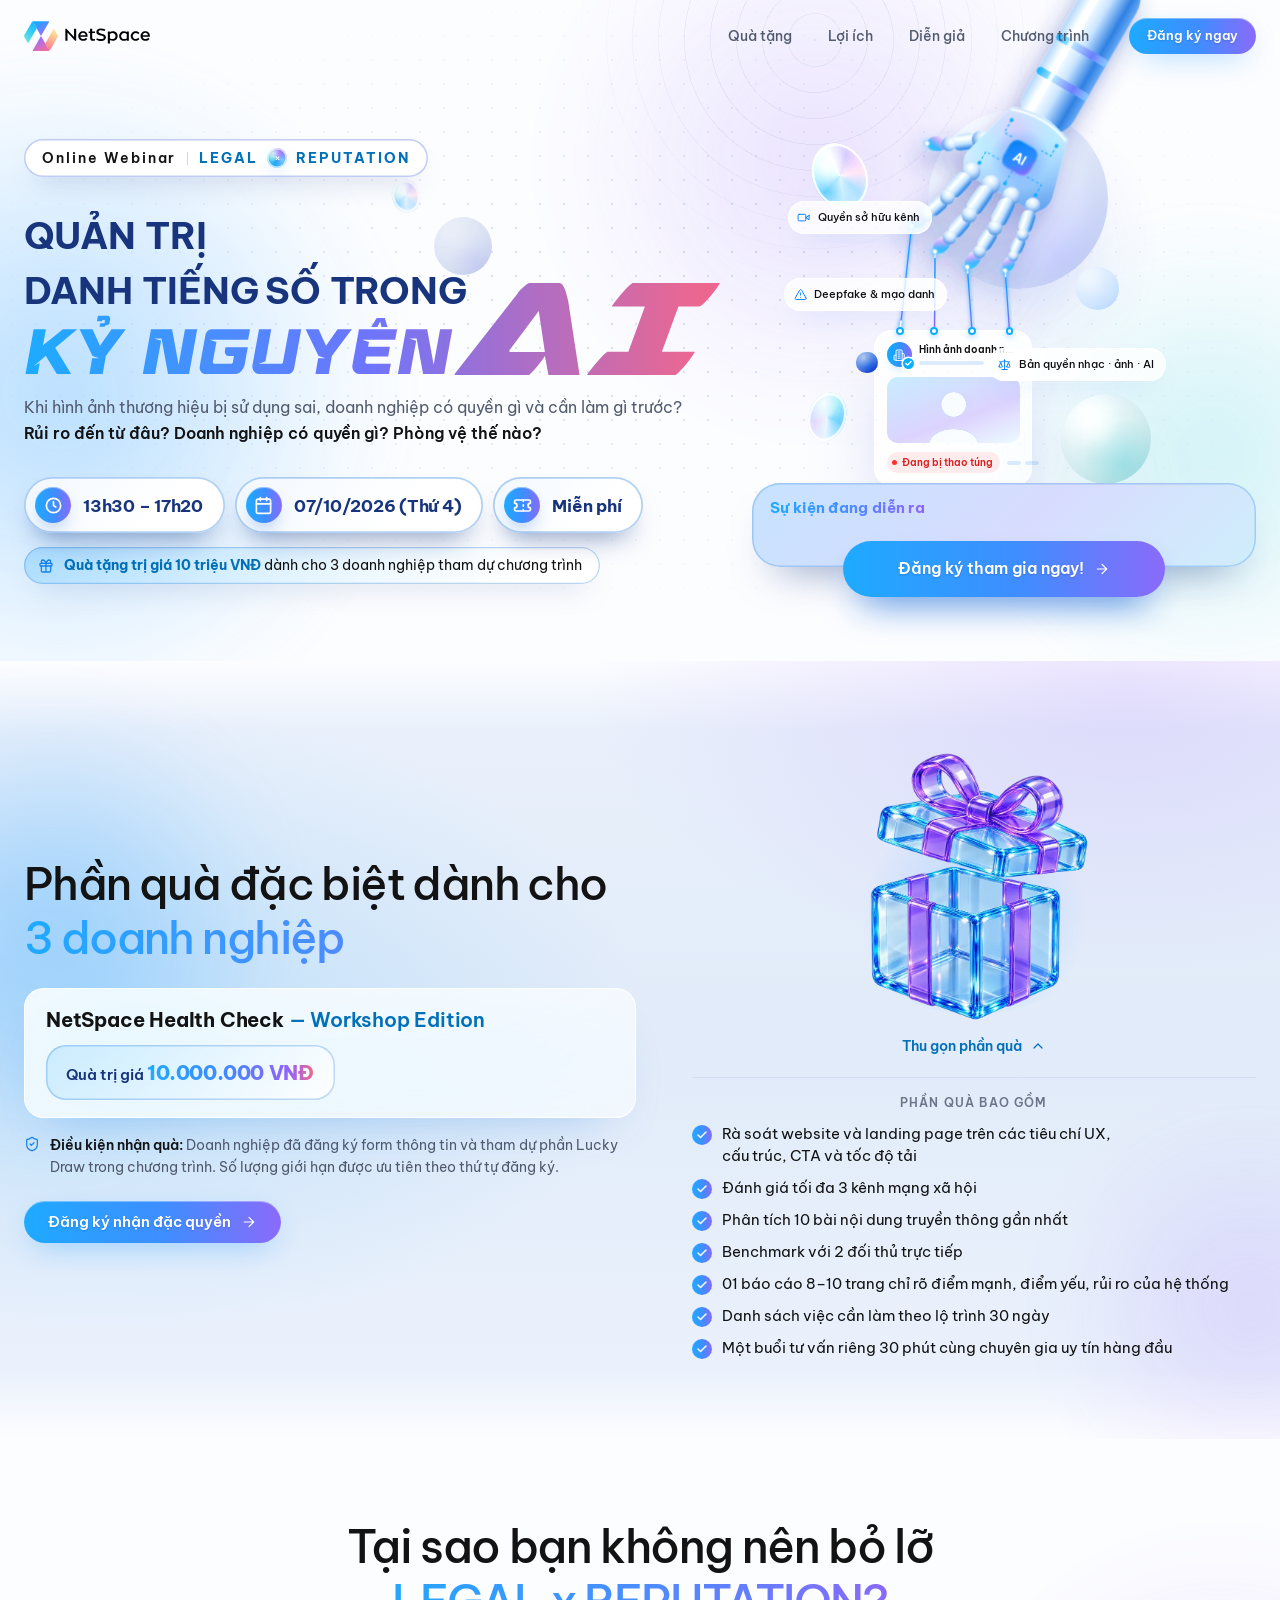
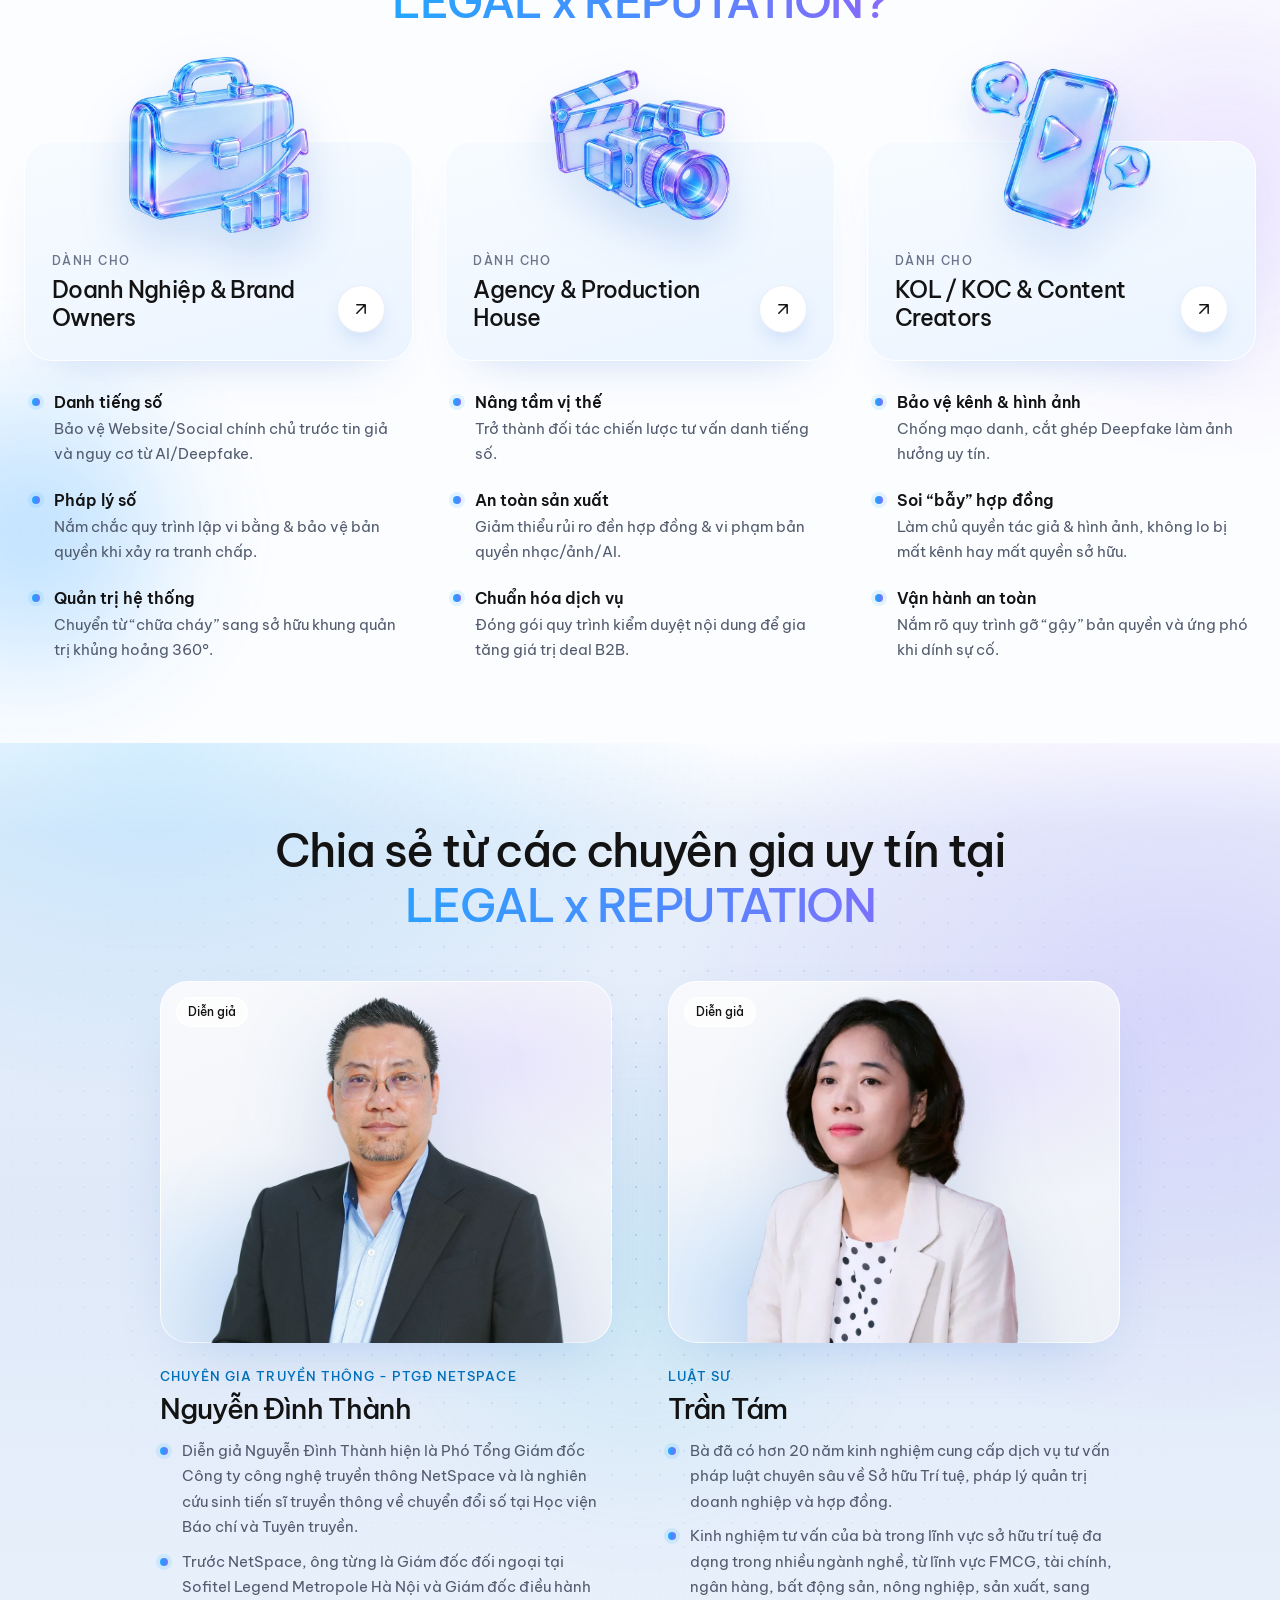
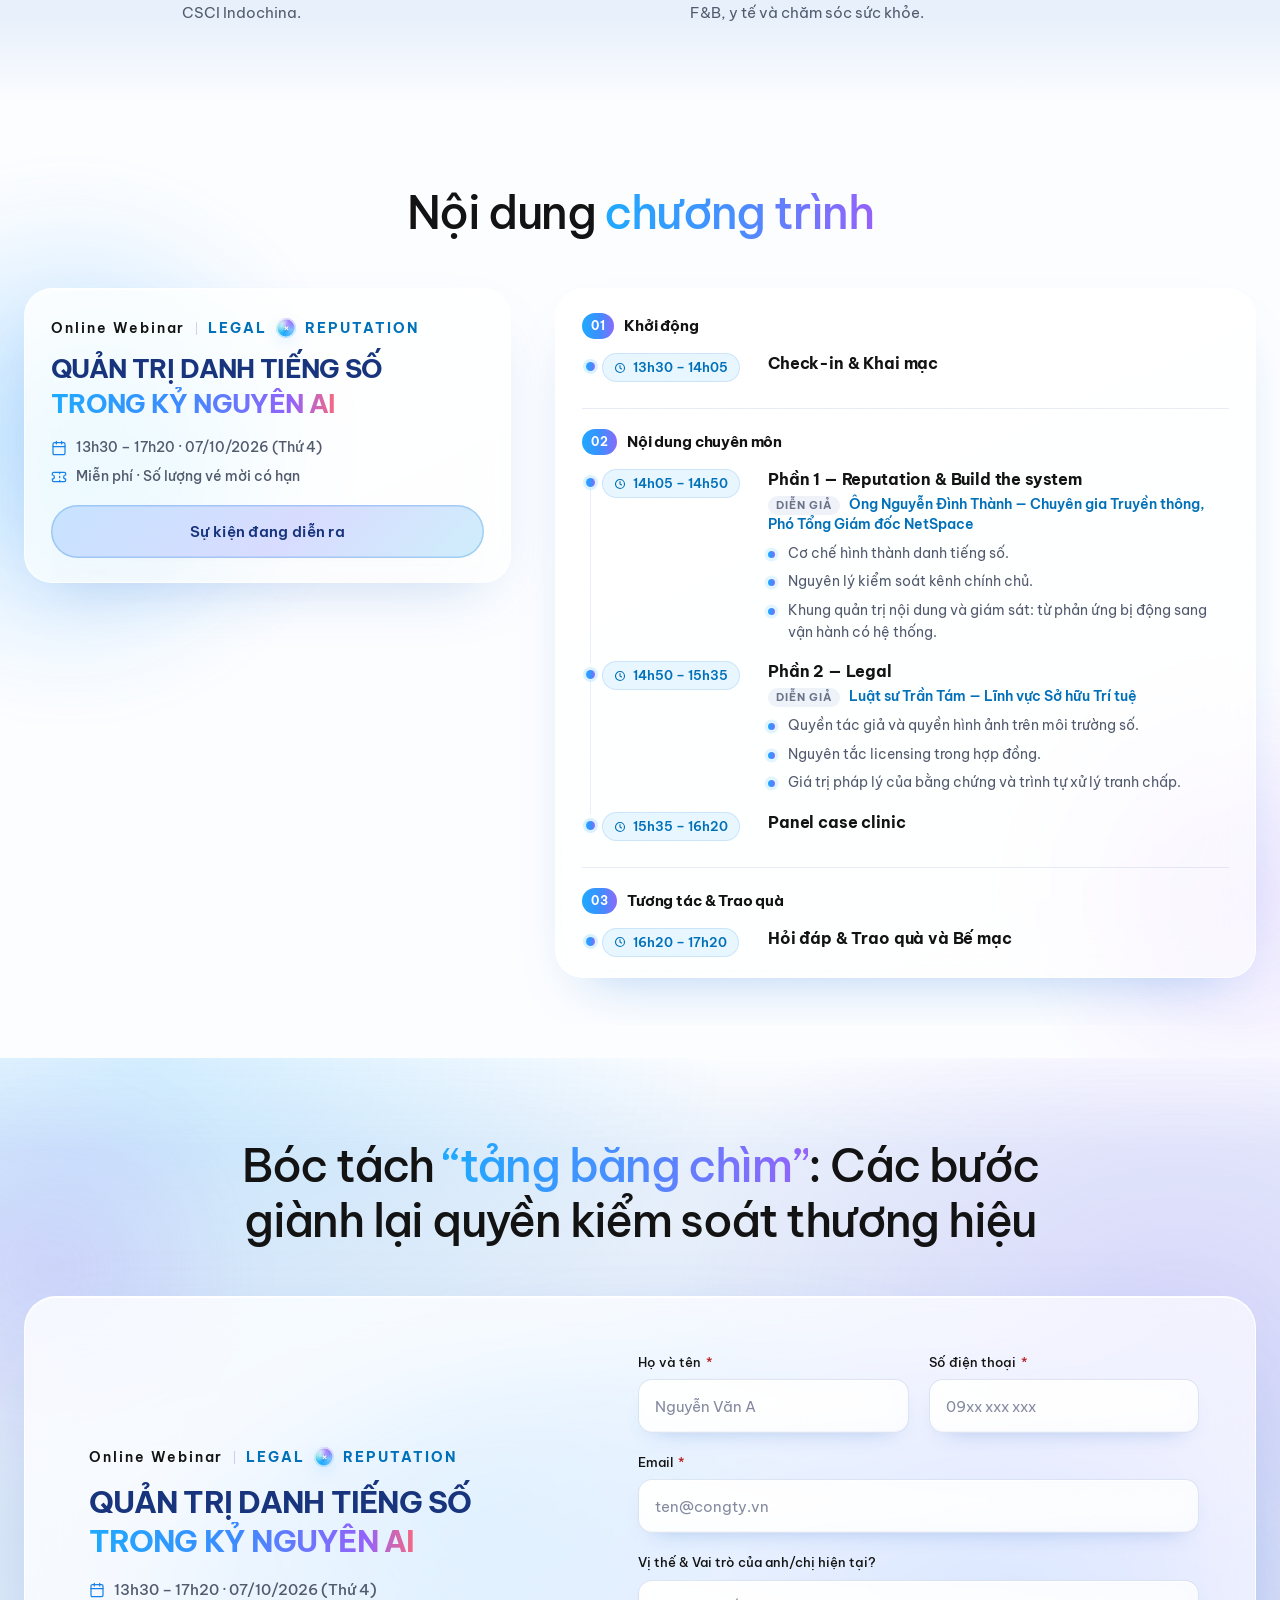
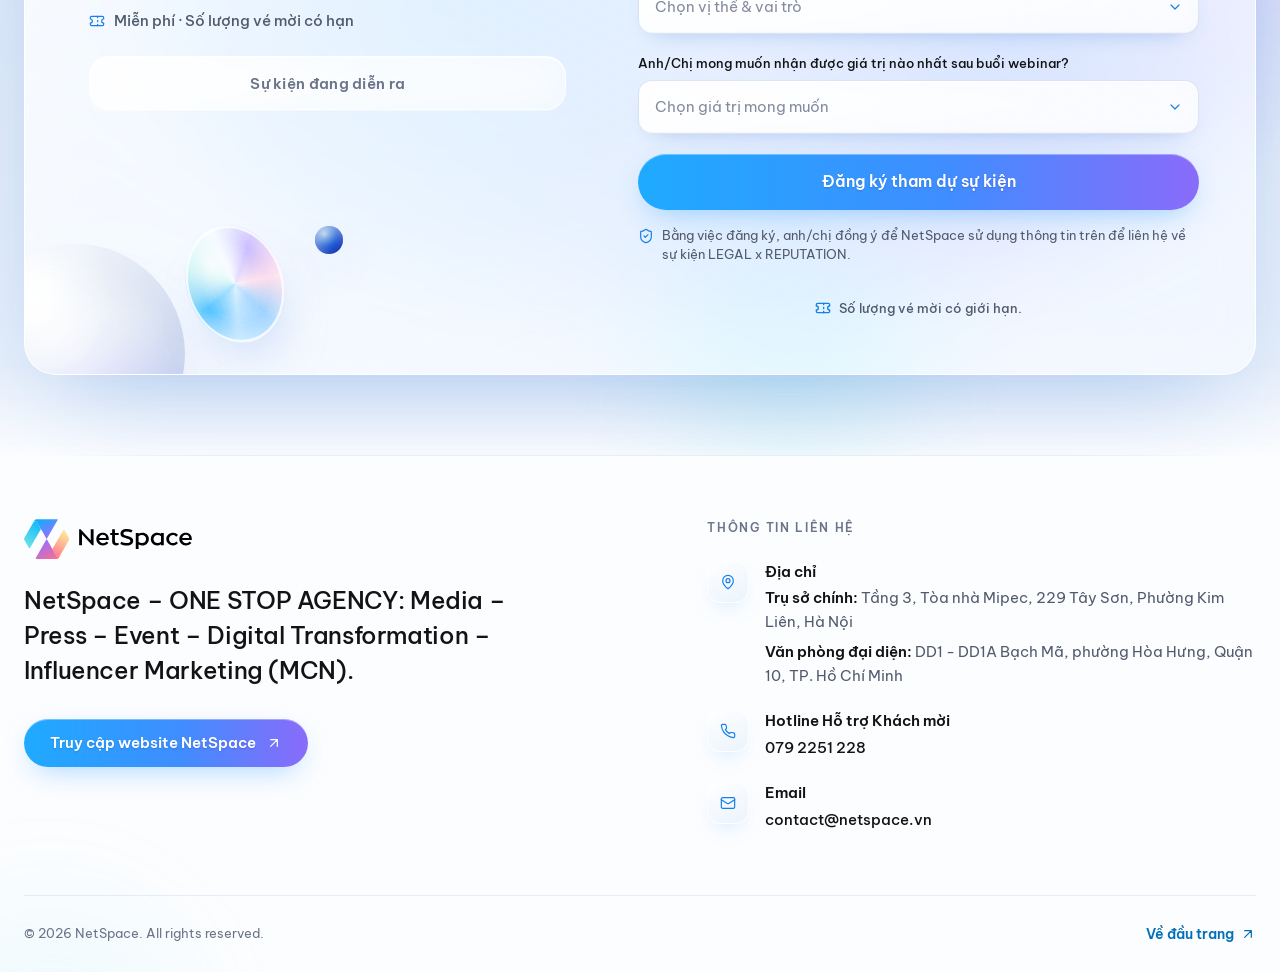
==== commit 787cf653: "Section quà tặng: tiêu đề "…dành cho 3 doanh nghiệp", giá trị quà ghi "10.000.000 VNĐ" Co-Authored-B" ====
--- a/index.html
+++ b/index.html
@@ -30,7 +30,7 @@
   <link rel="preconnect" href="https://fonts.gstatic.com" crossorigin>
   <link href="https://fonts.googleapis.com/css2?family=Be+Vietnam+Pro:wght@300;400;500;600;700;800&display=swap" rel="stylesheet">
 
-  <link rel="stylesheet" href="assets/css/style.css?v=20260926g">
+  <link rel="stylesheet" href="assets/css/style.css?v=20260926i">
   <script>document.documentElement.classList.add('js');</script>
 </head>
 <body>
@@ -623,13 +623,13 @@
         <div class="gift-copy reveal">
 
           <h2 id="gift-heading" class="section-title gift-title">
-            <span class="nowrap">Phần quà đặc biệt</span> dành cho <span class="grad-label-text title-line">3 doanh nghiệp may mắn</span>
+            <span class="nowrap">Phần quà đặc biệt</span> dành cho <span class="grad-label-text title-line">3 doanh nghiệp</span>
           </h2>
 
           <div class="gift-prize">
             <p class="gift-prize-name">NetSpace Health Check <span class="gift-prize-edition">— Workshop Edition</span></p>
             <p class="gift-prize-tags">
-              <span class="gift-tag gift-tag-full">Quà trị giá <span class="gift-amount grad-text">10&nbsp;triệu đồng</span></span>
+              <span class="gift-tag gift-tag-full">Quà trị giá <span class="gift-amount grad-text">10.000.000&nbsp;VNĐ</span></span>
             </p>
           </div>
 
@@ -1109,6 +1109,6 @@
     <a href="#dang-ky" class="btn btn-primary" tabindex="-1">Đăng ký ngay</a>
   </div>
 
-  <script src="assets/js/main.js?v=20260926g" defer></script>
+  <script src="assets/js/main.js?v=20260926i" defer></script>
 </body>
 </html>
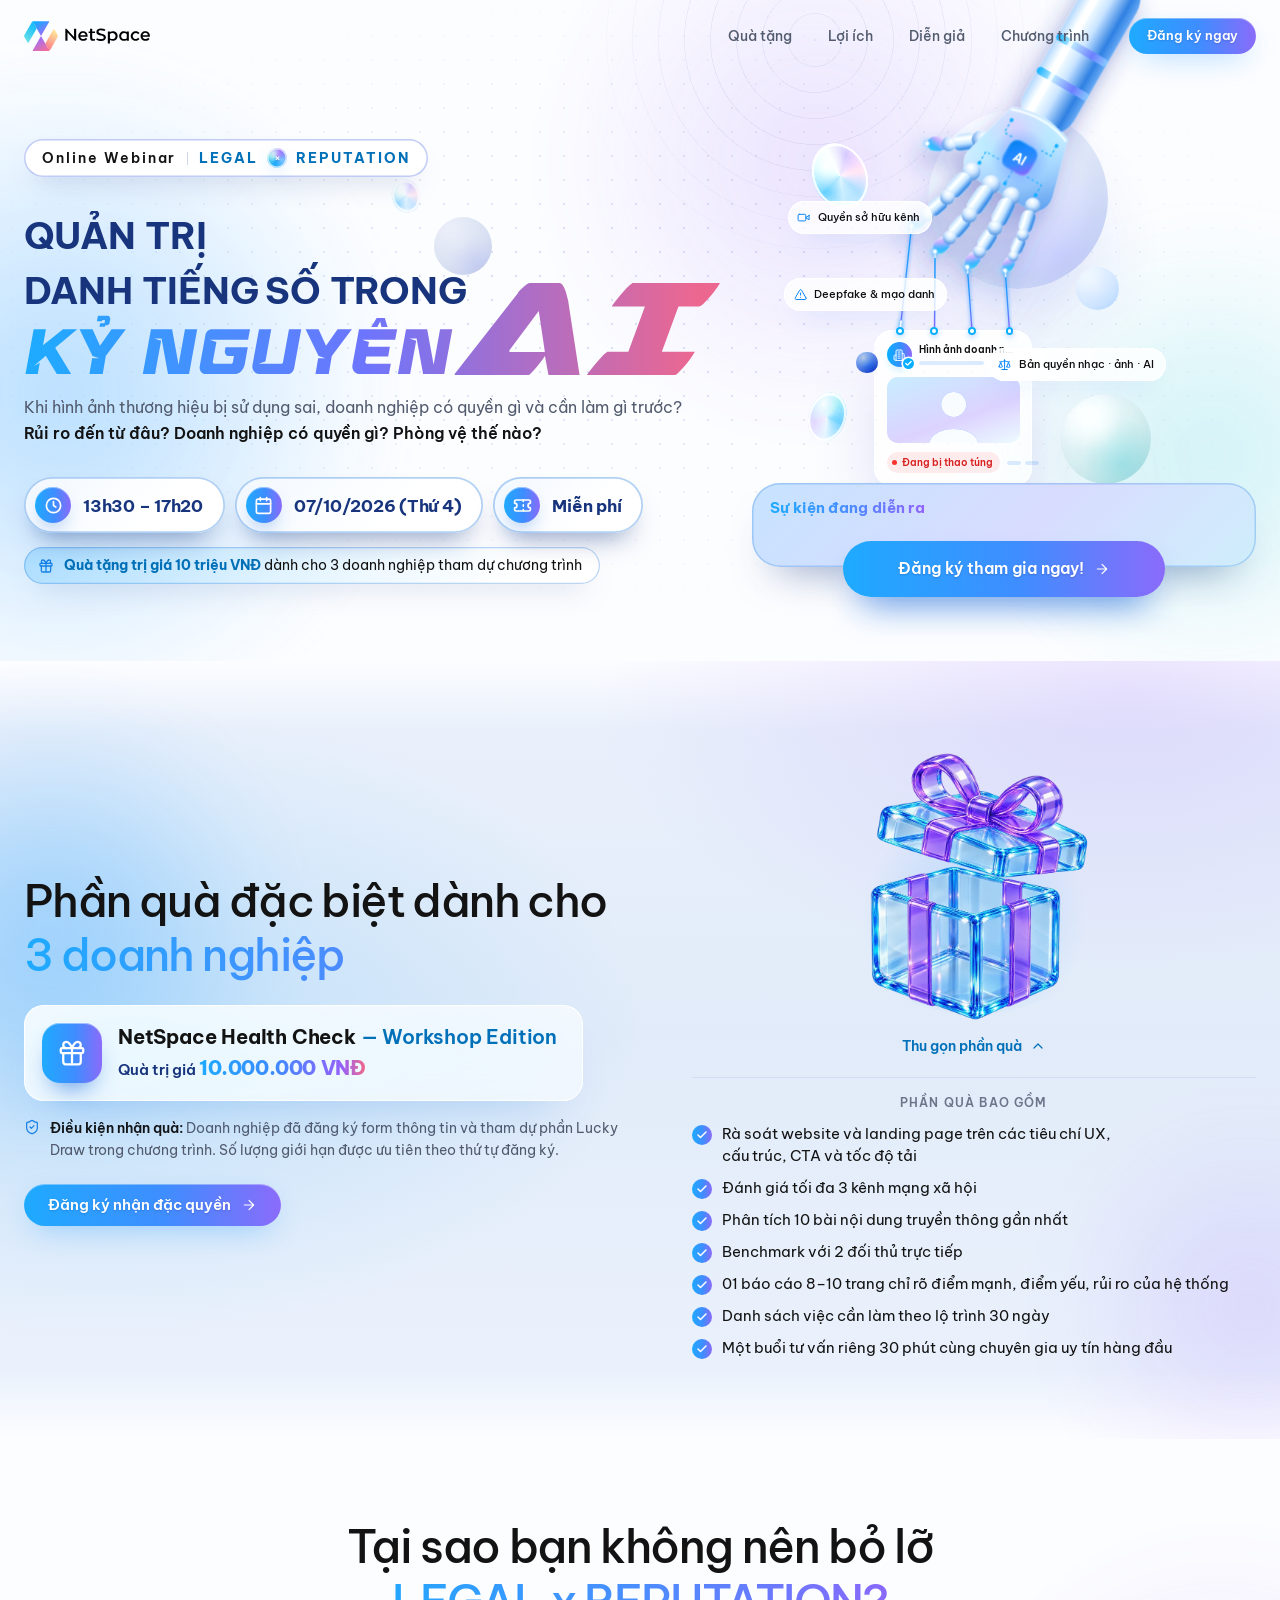
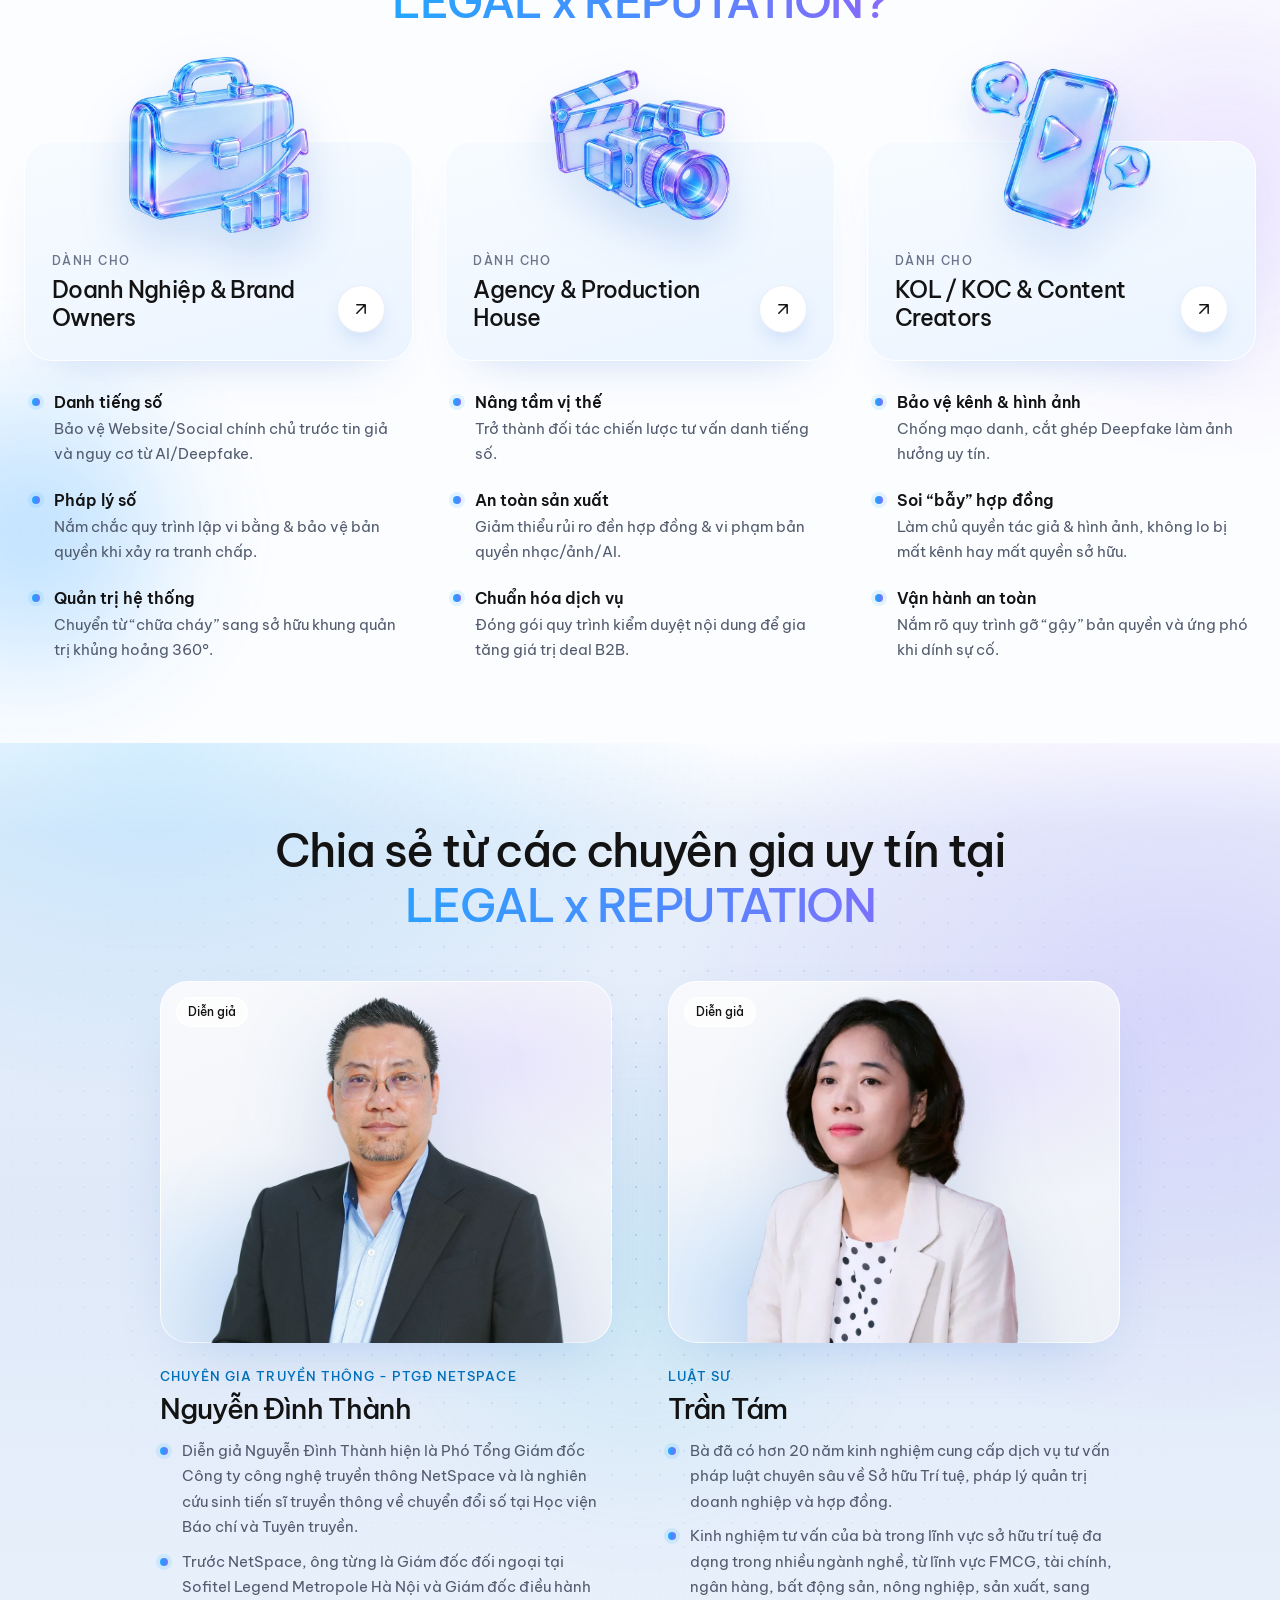
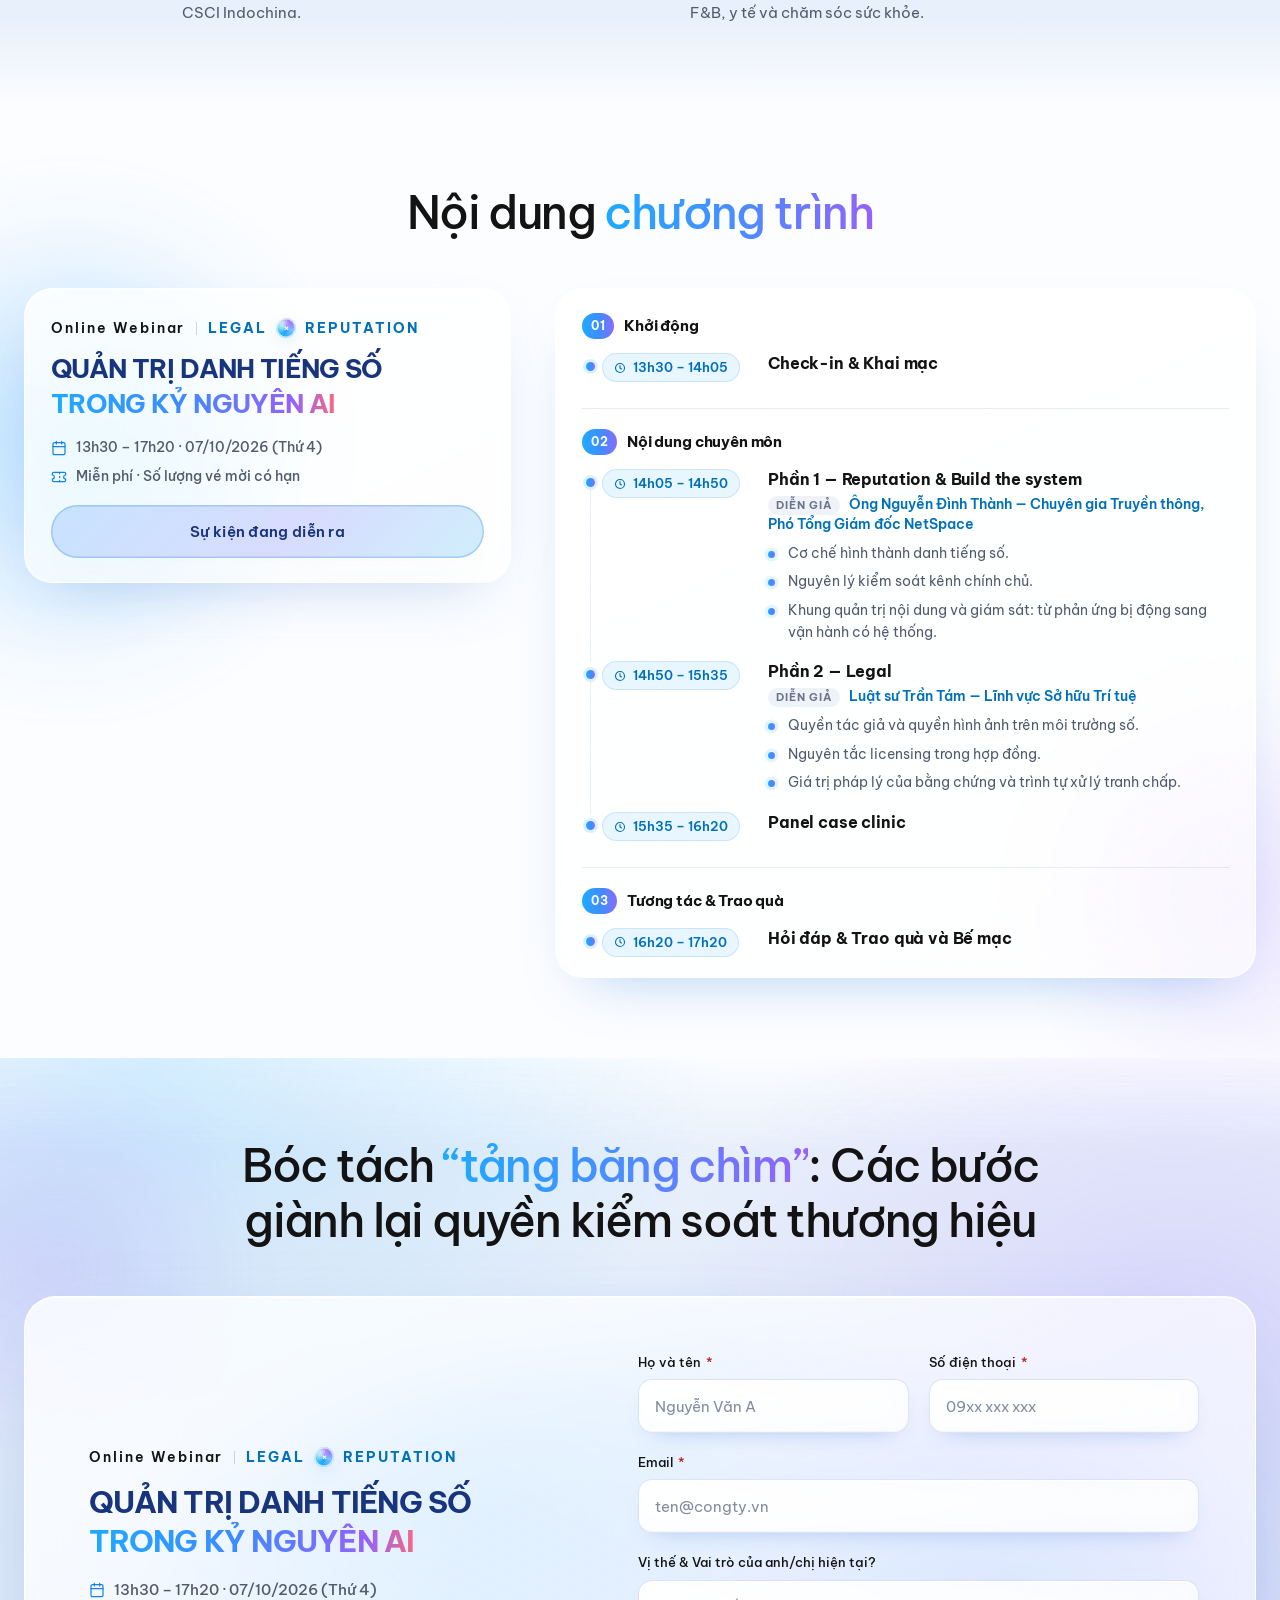
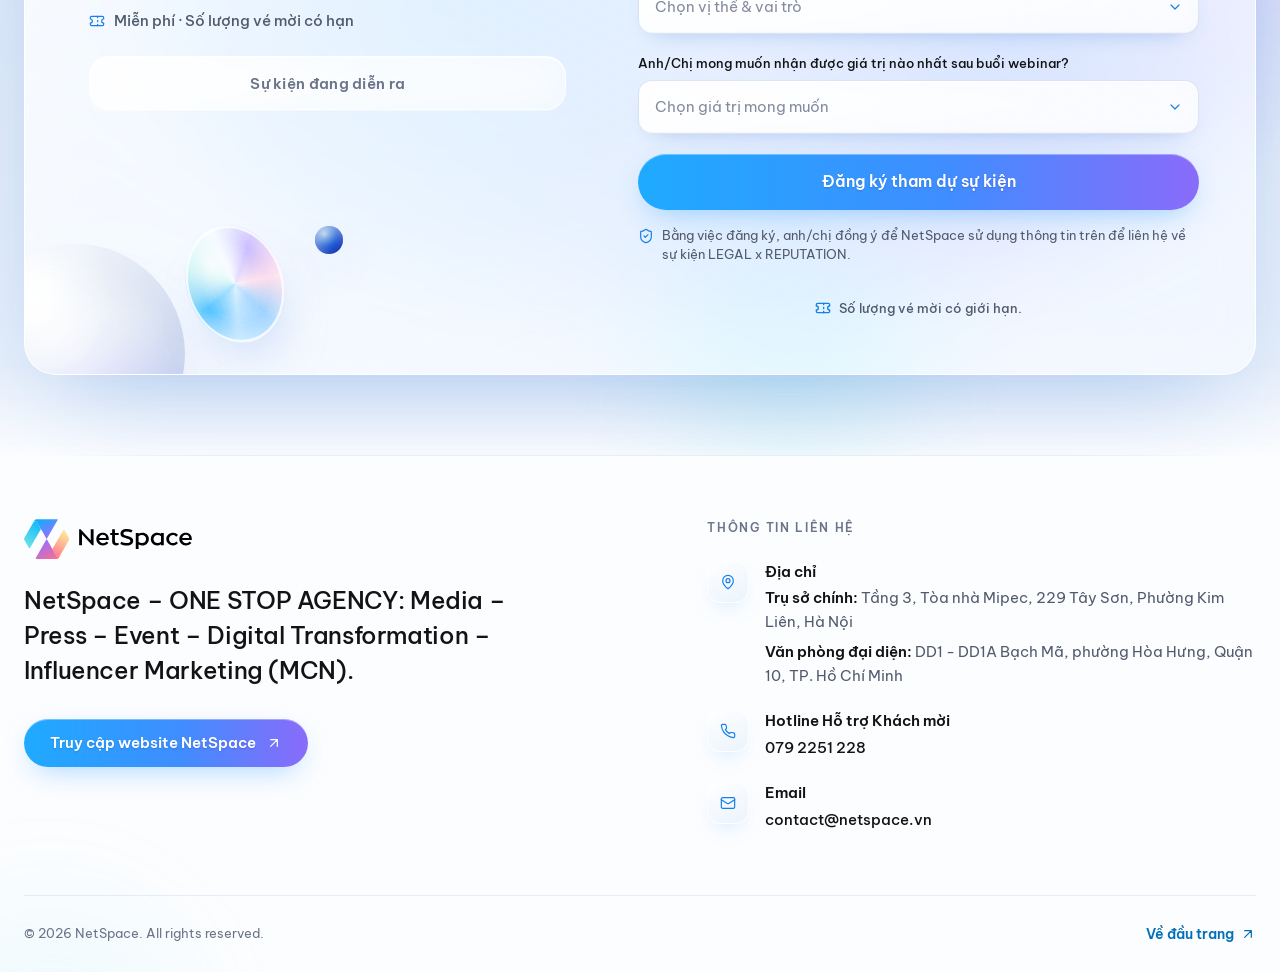
==== commit d0c0a72e: "Thẻ quà tặng: icon quà bên trái, tên + giá trị xếp dọc, thẻ ôm theo nội dung - Bỏ ô lồng bên trong (" ====
--- a/index.html
+++ b/index.html
@@ -30,7 +30,7 @@
   <link rel="preconnect" href="https://fonts.gstatic.com" crossorigin>
   <link href="https://fonts.googleapis.com/css2?family=Be+Vietnam+Pro:wght@300;400;500;600;700;800&display=swap" rel="stylesheet">
 
-  <link rel="stylesheet" href="assets/css/style.css?v=20260926i">
+  <link rel="stylesheet" href="assets/css/style.css?v=20260926k">
   <script>document.documentElement.classList.add('js');</script>
 </head>
 <body>
@@ -623,14 +623,15 @@
         <div class="gift-copy reveal">
 
           <h2 id="gift-heading" class="section-title gift-title">
-            <span class="nowrap">Phần quà đặc biệt</span> dành cho <span class="grad-label-text title-line">3 doanh nghiệp</span>
+            <span class="nowrap">Phần quà đặc biệt</span> <span class="nowrap">dành cho</span> <span class="grad-label-text title-line">3 doanh nghiệp</span>
           </h2>
 
           <div class="gift-prize">
-            <p class="gift-prize-name">NetSpace Health Check <span class="gift-prize-edition">— Workshop Edition</span></p>
-            <p class="gift-prize-tags">
-              <span class="gift-tag gift-tag-full">Quà trị giá <span class="gift-amount grad-text">10.000.000&nbsp;VNĐ</span></span>
-            </p>
+            <span class="gift-prize-icon" aria-hidden="true"><svg class="icon"><use href="#i-gift"/></svg></span>
+            <div class="gift-prize-body">
+              <p class="gift-prize-name">NetSpace Health Check <span class="gift-prize-edition">— Workshop Edition</span></p>
+              <p class="gift-prize-value">Quà trị giá <span class="gift-amount grad-text">10.000.000&nbsp;VNĐ</span></p>
+            </div>
           </div>
 
           <p class="gift-note">
@@ -1109,6 +1110,6 @@
     <a href="#dang-ky" class="btn btn-primary" tabindex="-1">Đăng ký ngay</a>
   </div>
 
-  <script src="assets/js/main.js?v=20260926i" defer></script>
+  <script src="assets/js/main.js?v=20260926k" defer></script>
 </body>
 </html>
--- a/assets/css/style.css
+++ b/assets/css/style.css
@@ -1249,26 +1249,24 @@
 @media (min-width: 1024px) { .gift-title { font-size: clamp(34px, 3.55vw, 46px); } }   /* cột hẹp 1024–1295px: vẫn gọn 2 dòng */
 
 .gift-prize {
-  padding: 18px 22px; border-radius: var(--radius-xl);
+  /* icon quà bên trái + tên/giá trị bên phải, ôm theo nội dung → không còn khoảng trống thừa */
+  display: flex; align-items: center; gap: 16px; width: fit-content; max-width: 100%;
+  padding: 18px 26px 18px 18px; border-radius: var(--radius-xl);
   background: linear-gradient(155deg, rgba(255, 255, 255, .86), rgba(255, 255, 255, .58));
   -webkit-backdrop-filter: blur(20px) saturate(160%); backdrop-filter: blur(20px) saturate(160%);
   box-shadow: inset 0 0 0 1px rgba(255, 255, 255, .9), 0 24px 50px -30px rgba(30, 120, 220, .35);
 }
 .gift-prize-name { font-size: 20px; font-weight: 700; line-height: 1.35; letter-spacing: -0.01em; color: var(--color-ink); }
 .gift-prize-edition { font-weight: 600; color: var(--color-accent-text); }
-.gift-prize-tags { display: flex; flex-wrap: wrap; gap: 8px; margin-top: 12px; }
-.gift-tag {
-  display: inline-flex; align-items: center; padding: 6px 13px;
-  border-radius: var(--radius-pill); font-size: 13px; font-weight: 600;
-  color: var(--color-accent-text); background: rgba(30, 170, 255, .1);
-  box-shadow: inset 0 0 0 1px rgba(30, 120, 220, .16);
-}
-.gift-tag-full {
-  display: block; width: fit-content; max-width: 100%; padding: 12px 20px; border-radius: var(--radius-xl);
-  font-size: 15px; font-weight: 600; line-height: 1.55; color: var(--color-ink-blue); text-wrap: pretty;
-  background: linear-gradient(135deg, rgba(30, 170, 255, .16), rgba(255, 255, 255, .9));
-  box-shadow: inset 0 0 0 1.5px rgba(30, 120, 220, .28);
-}
+.gift-prize-icon {
+  display: inline-flex; align-items: center; justify-content: center; flex-shrink: 0;
+  width: 60px; height: 60px; border-radius: 18px;
+  color: #fff; background-image: var(--grad-cta);
+  box-shadow: 0 14px 26px -12px rgba(30, 110, 220, .85), inset 0 1px 0 rgba(255, 255, 255, .45);
+}
+.gift-prize-icon .icon { width: 30px; height: 30px; stroke-width: 1.8; }
+.gift-prize-body { min-width: 0; }
+.gift-prize-value { margin-top: 4px; font-size: 15px; font-weight: 600; line-height: 1.4; color: var(--color-ink-blue); }
 .gift-amount { font-size: 1.35em; font-weight: 800; letter-spacing: -0.02em; padding-right: .06em; }
 .gift-note { display: flex; gap: 10px; margin-top: 16px; font-size: 14px; line-height: 1.6; color: var(--color-ink-muted); }
 .gift-note-icon { flex-shrink: 0; margin-top: 2px; color: var(--color-accent-icon); }
@@ -1337,8 +1335,11 @@
 }
 @media (max-width: 559px) {
   .gift-lead { font-size: 15px; }
-  .gift-prize { padding: 16px 18px; }
+  .gift-prize { gap: 14px; padding: 16px 18px 16px 16px; }
+  .gift-prize-icon { width: 48px; height: 48px; border-radius: 15px; }
+  .gift-prize-icon .icon { width: 24px; height: 24px; }
   .gift-prize-name { font-size: 18px; }
+  .gift-prize-value .gift-amount { font-size: 1.2em; }   /* "Quà trị giá 10.000.000 VNĐ" giữ 1 dòng ở màn 375 */
   .gift-box { padding: 18px 16px 20px; }
   .gift-3d { width: 190px; height: 221px; }
   .gift-list li { font-size: 14px; }
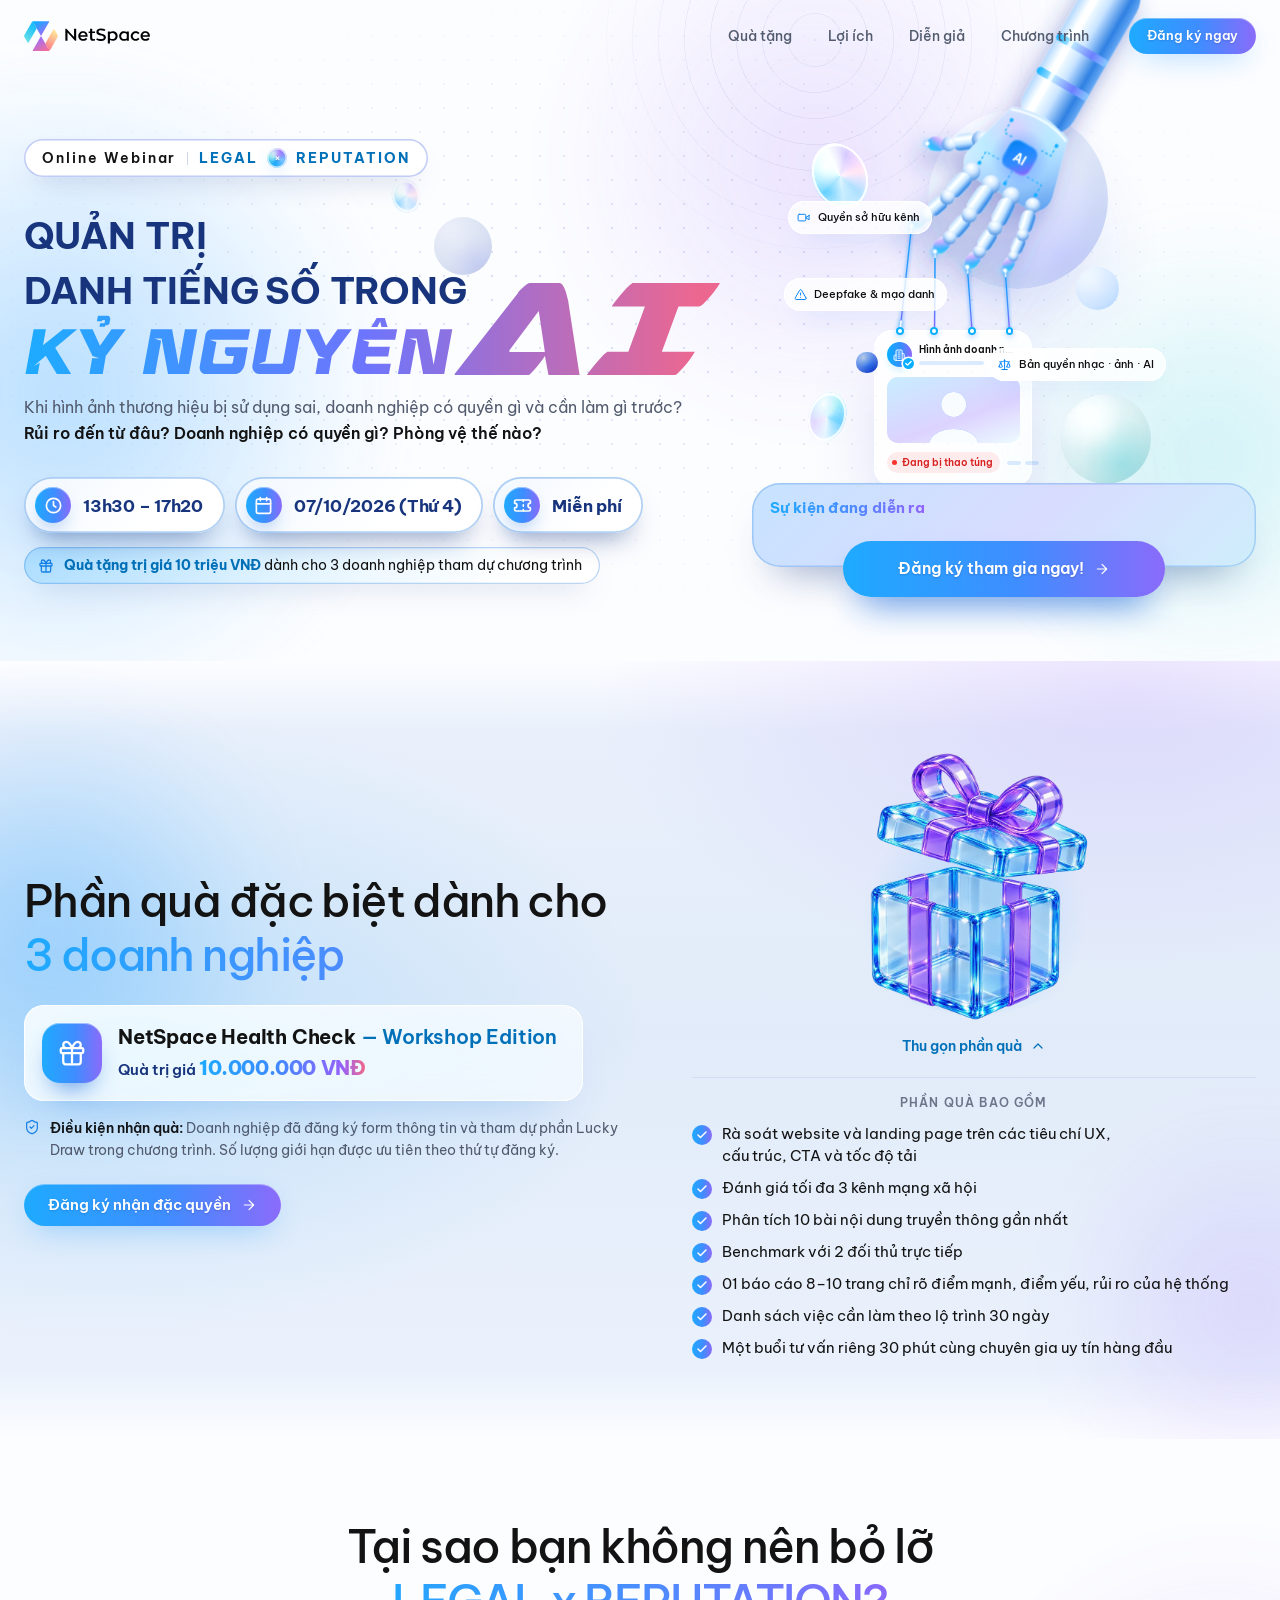
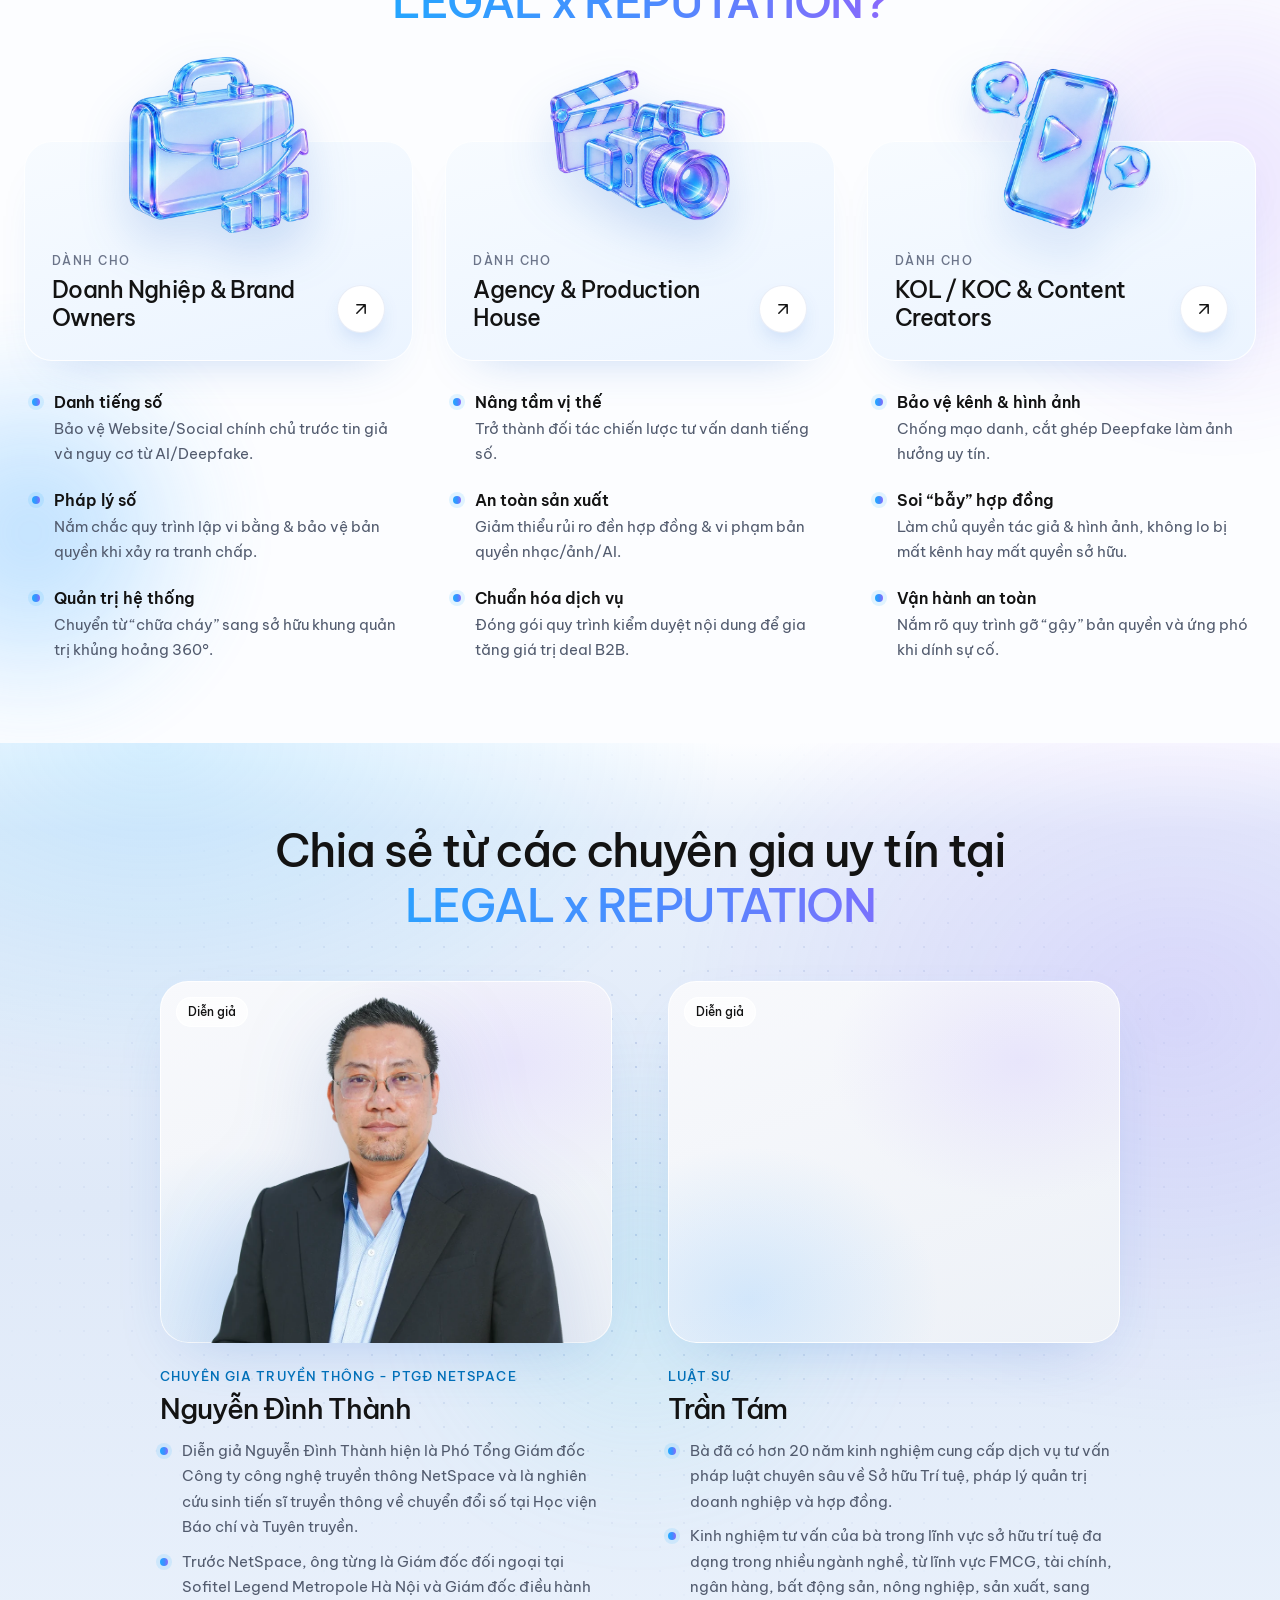
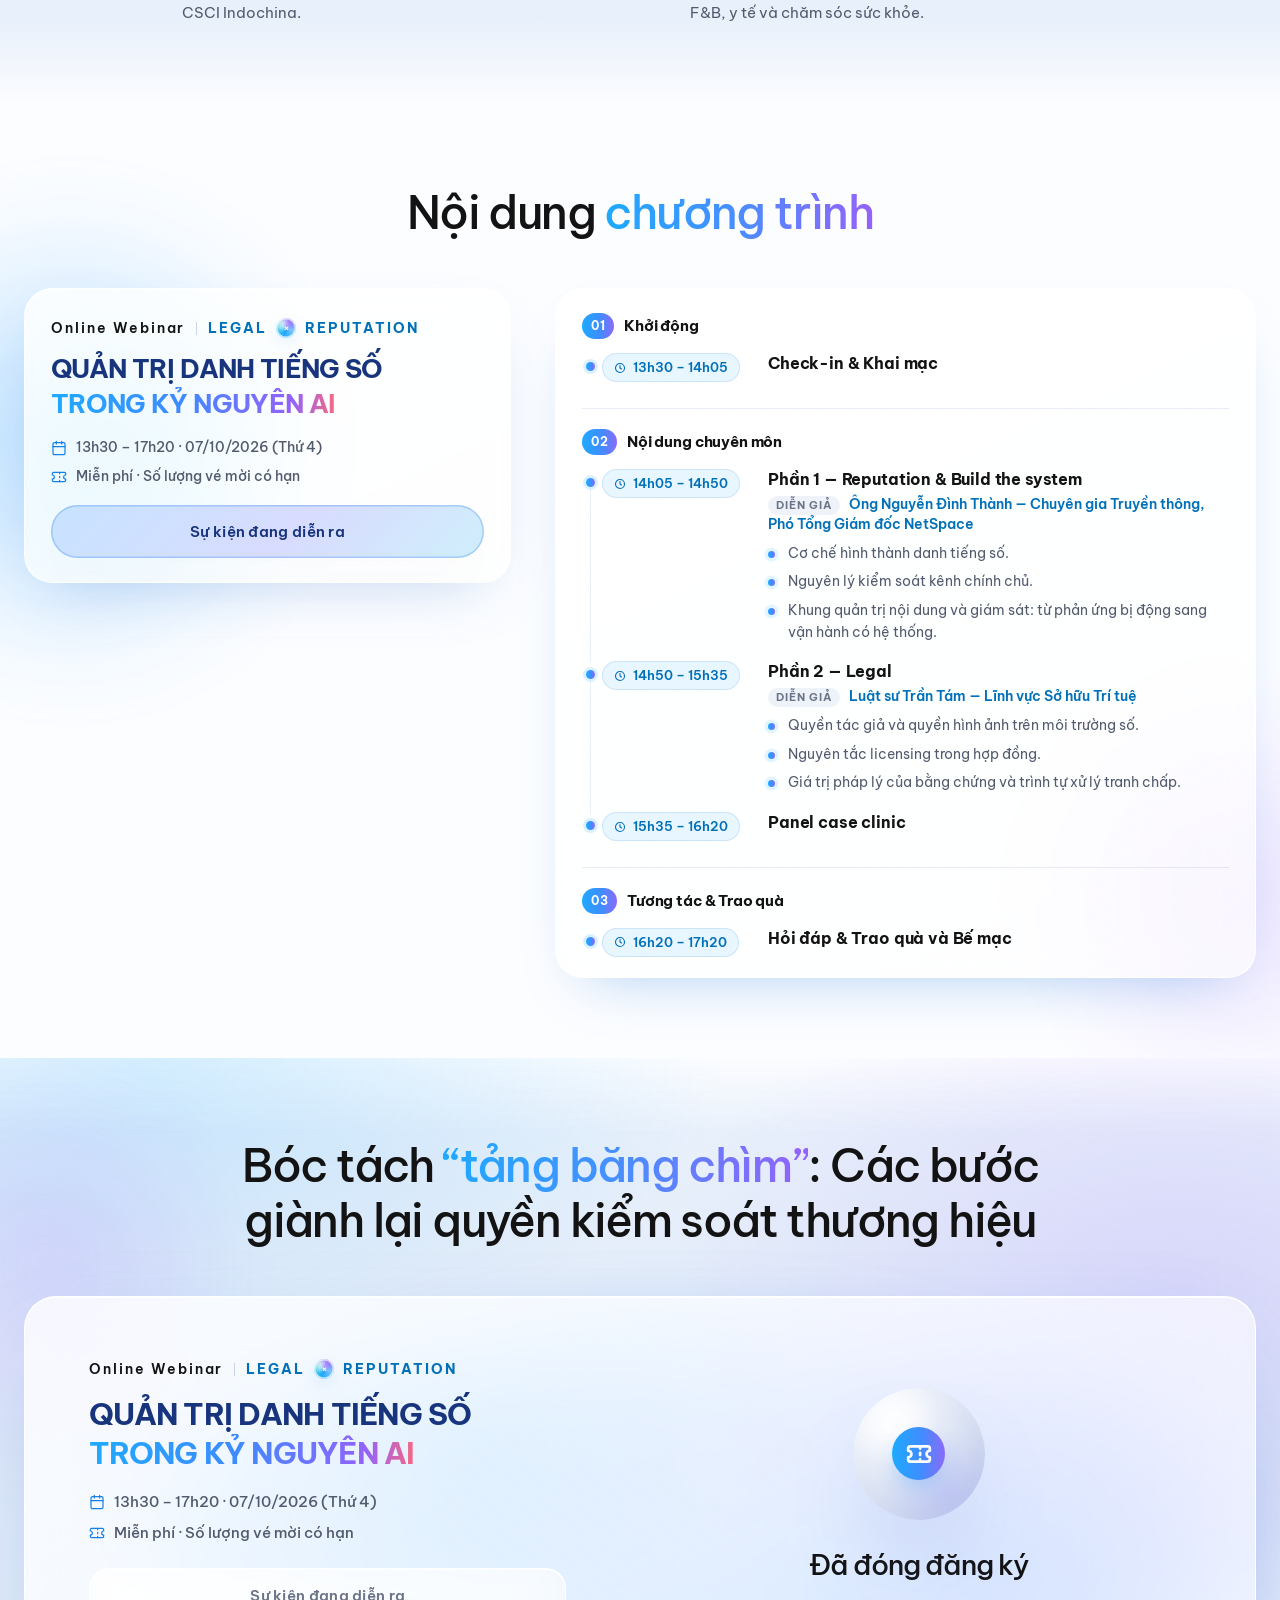
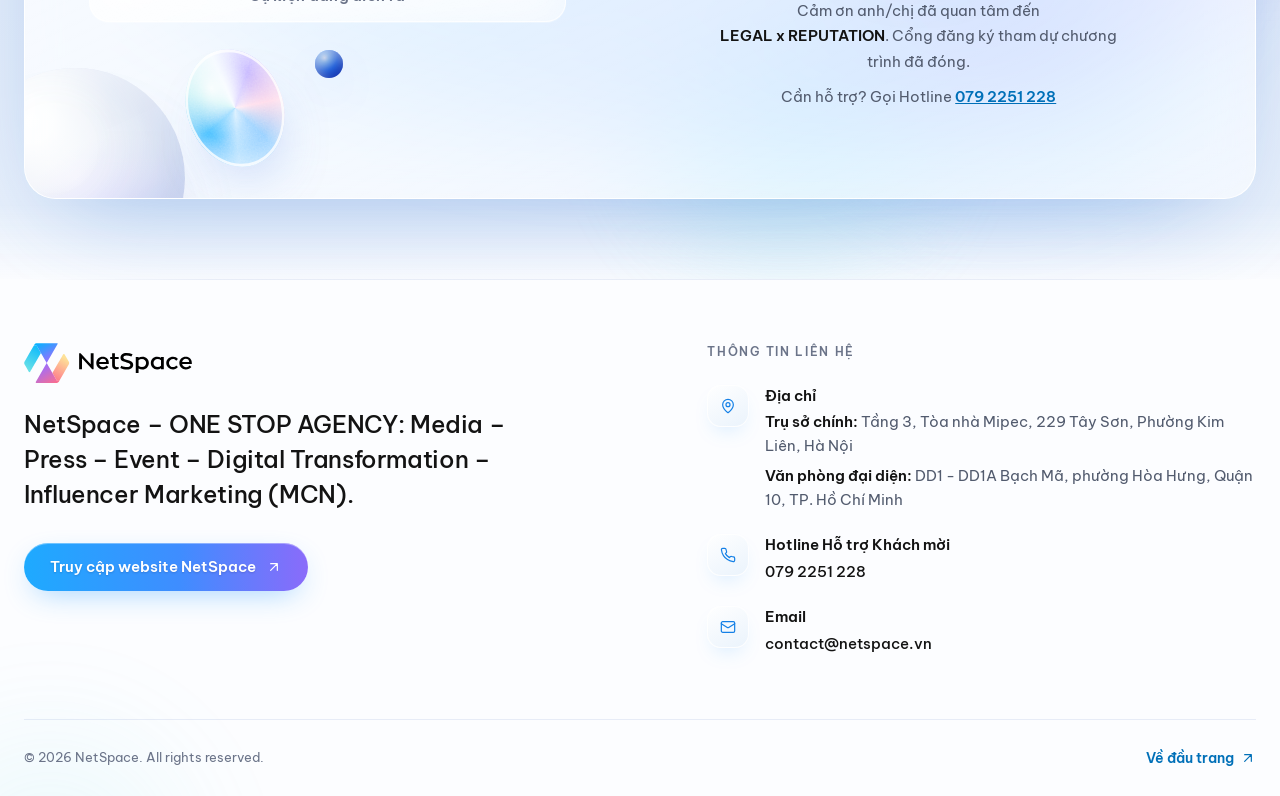
==== commit 94098916: "Đóng form đăng ký: ẩn form, hiện thông báo "Đã đóng đăng ký" + hotline Form giữ nguyên trong HTML (t" ====
--- a/index.html
+++ b/index.html
@@ -966,7 +966,8 @@
 
               <div class="form-body">
 
-              <form id="register-form" class="reg-form" novalidate>
+              <!-- ĐÃ ĐÓNG ĐĂNG KÝ (07/10/2026). Mở lại: bỏ thuộc tính `hidden` ở form và xoá khối #form-closed -->
+              <form id="register-form" class="reg-form" novalidate hidden>
                 <div class="form-row">
                   <div class="form-field">
                     <label for="f-name" class="form-label">Họ và tên <span class="req" aria-hidden="true">*</span></label>
@@ -1030,6 +1031,16 @@
                 <p class="micro-text micro-center"><svg class="icon icon-sm" aria-hidden="true" focusable="false"><use href="#i-ticket"/></svg> Số lượng vé mời có giới hạn.</p>
               </form>
 
+              <div id="form-closed" class="form-success form-closed" role="status">
+                <div class="success-visual" aria-hidden="true">
+                  <span class="orb orb-pearl success-orb"></span>
+                  <span class="success-check"><svg class="icon icon-xl"><use href="#i-ticket"/></svg></span>
+                </div>
+                <h3 class="success-title">Đã đóng đăng ký</h3>
+                <p class="success-desc">Cảm ơn anh/chị đã quan tâm đến <strong class="nowrap">LEGAL x&nbsp;REPUTATION</strong>. Cổng đăng ký tham dự chương trình đã đóng.</p>
+                <p class="success-desc">Cần hỗ trợ? Gọi Hotline <a href="tel:0792251228">079 2251 228</a></p>
+              </div>
+
               <div id="form-success" class="form-success" role="status" tabindex="-1" hidden>
                 <div class="success-visual" aria-hidden="true">
                   <span class="orb orb-pearl success-orb"></span>
